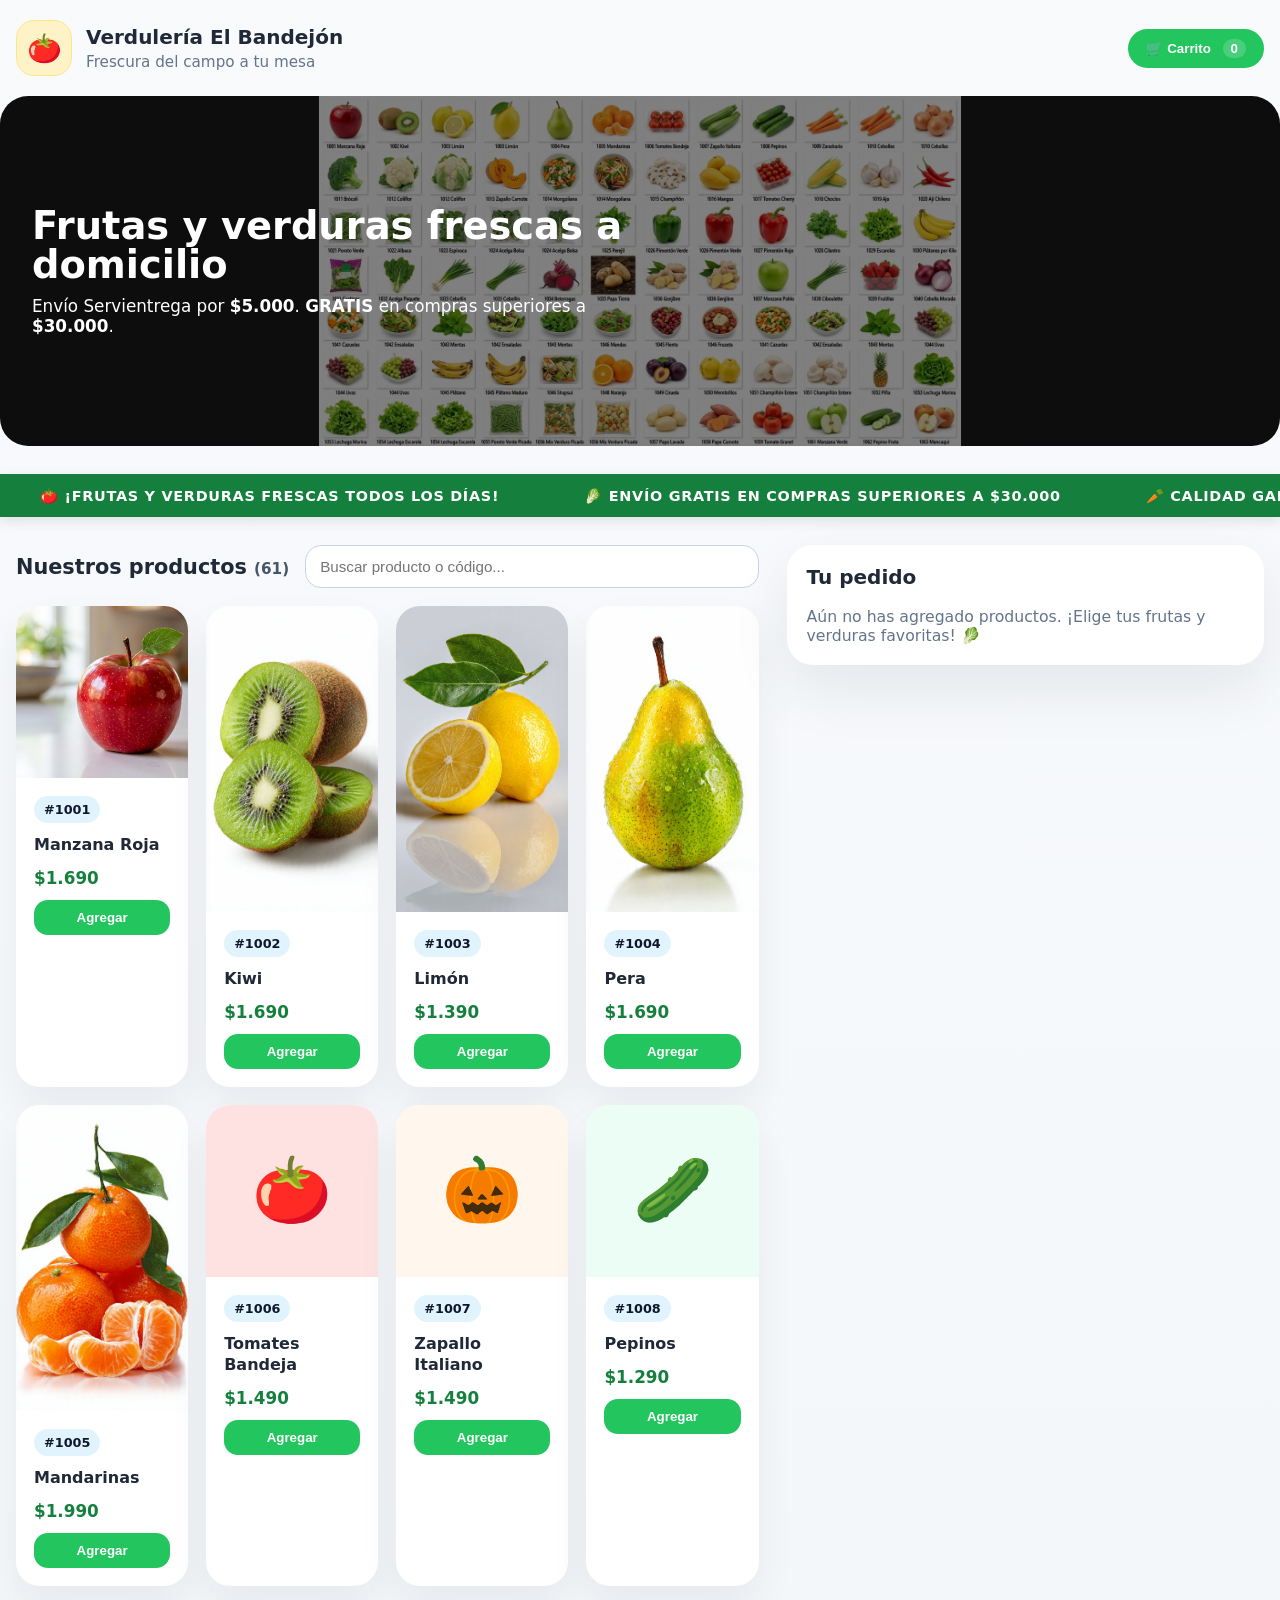
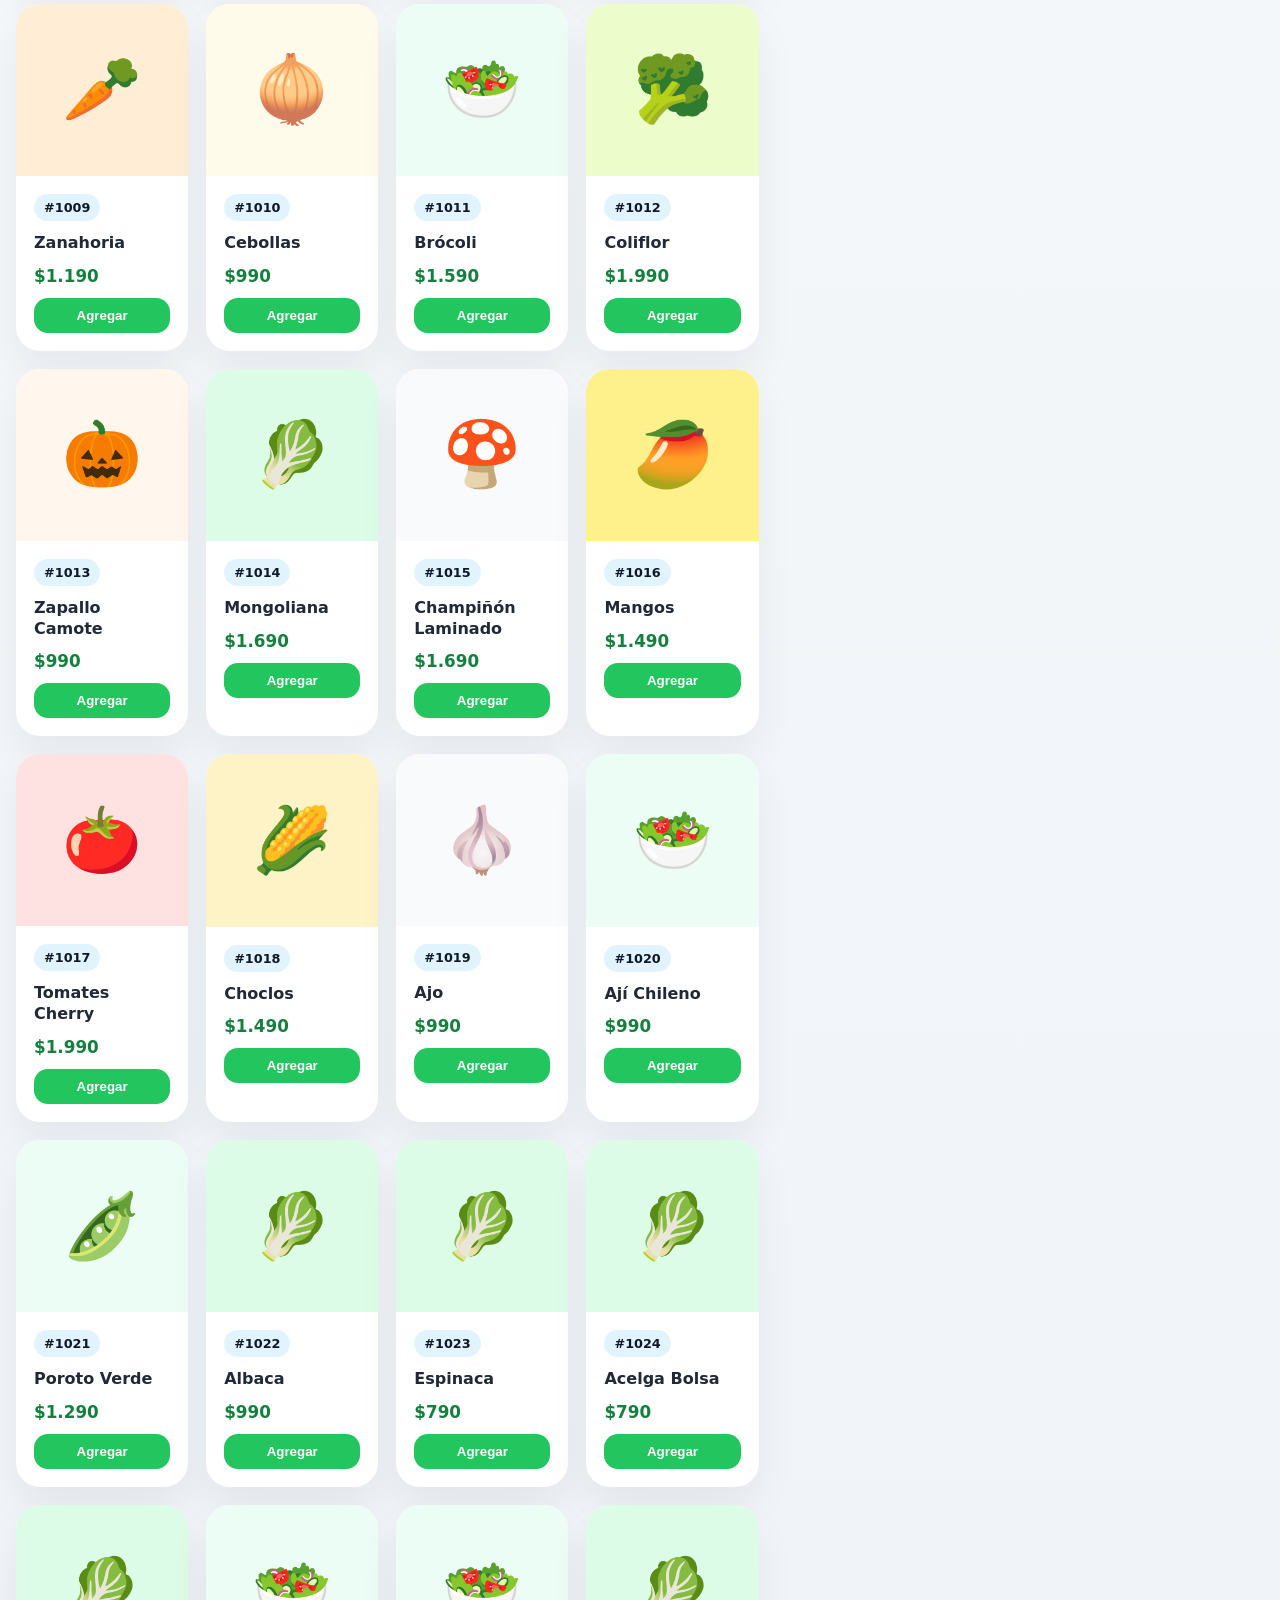
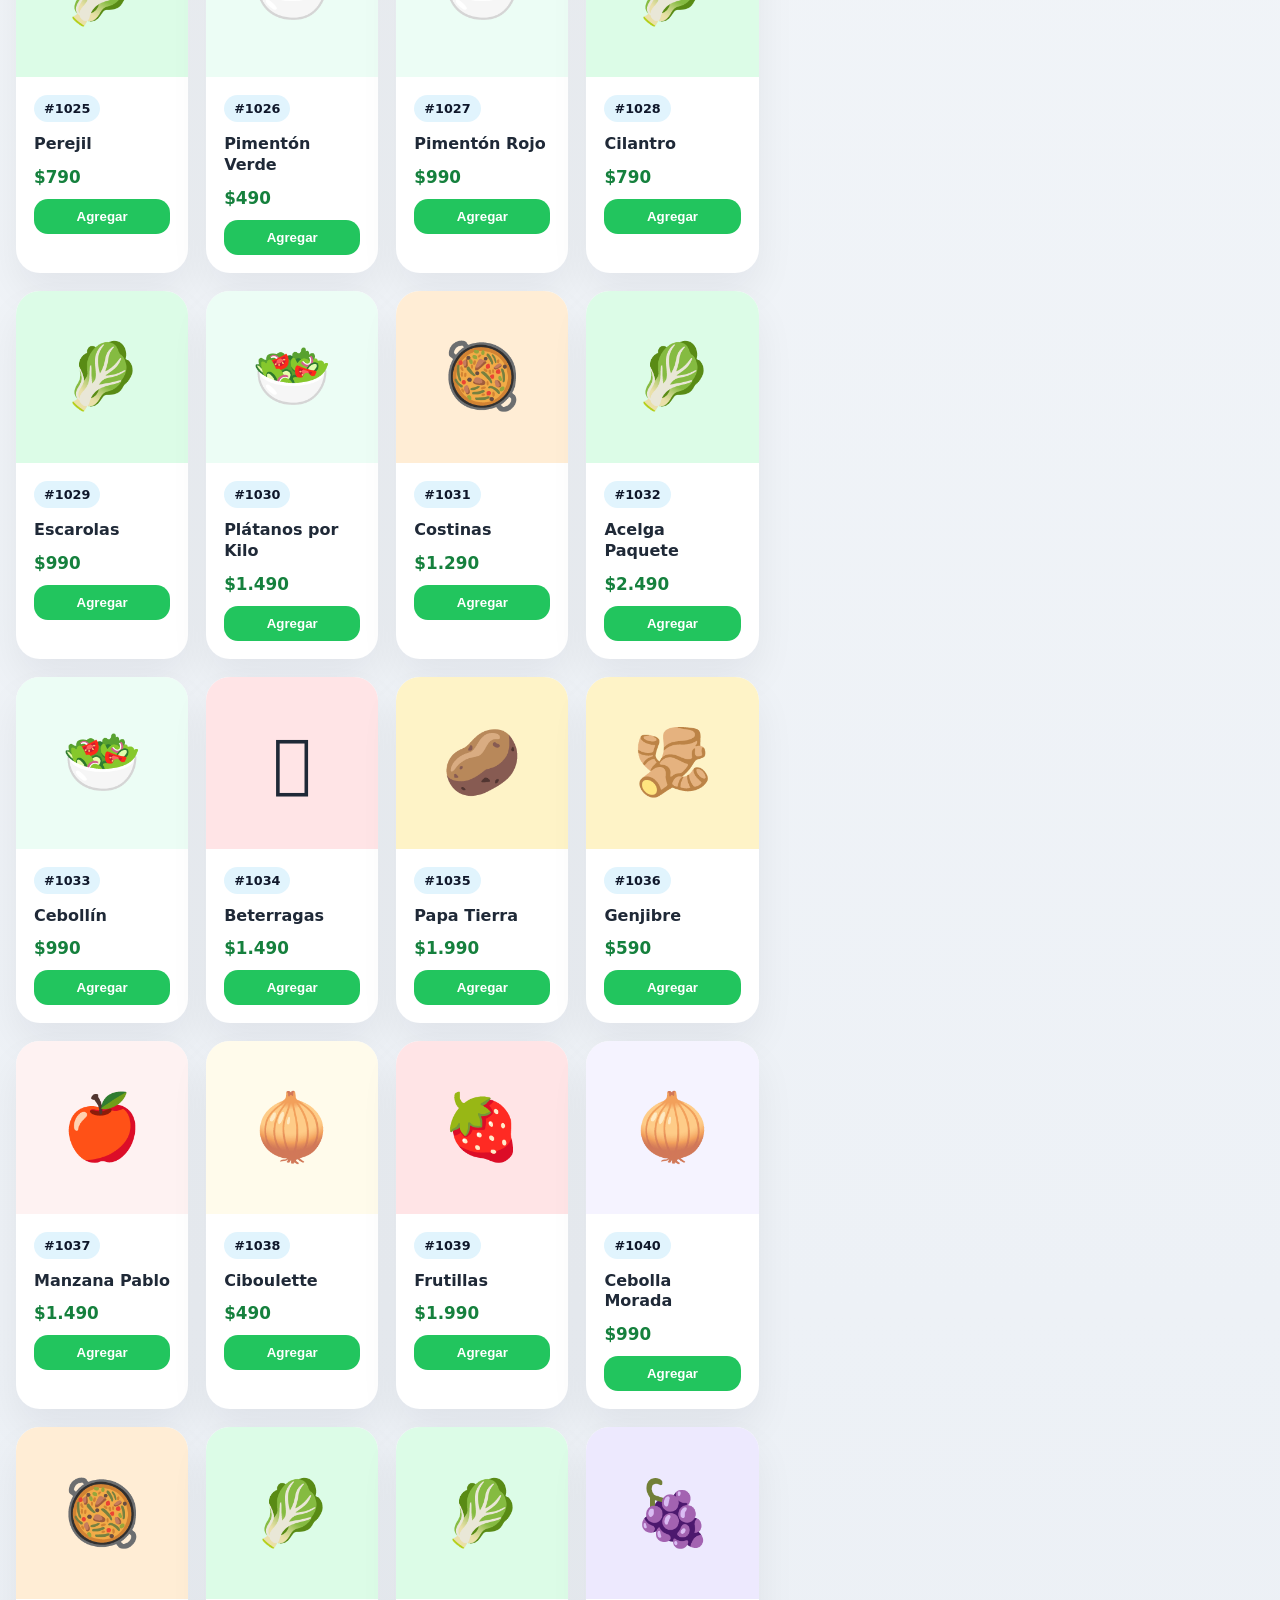
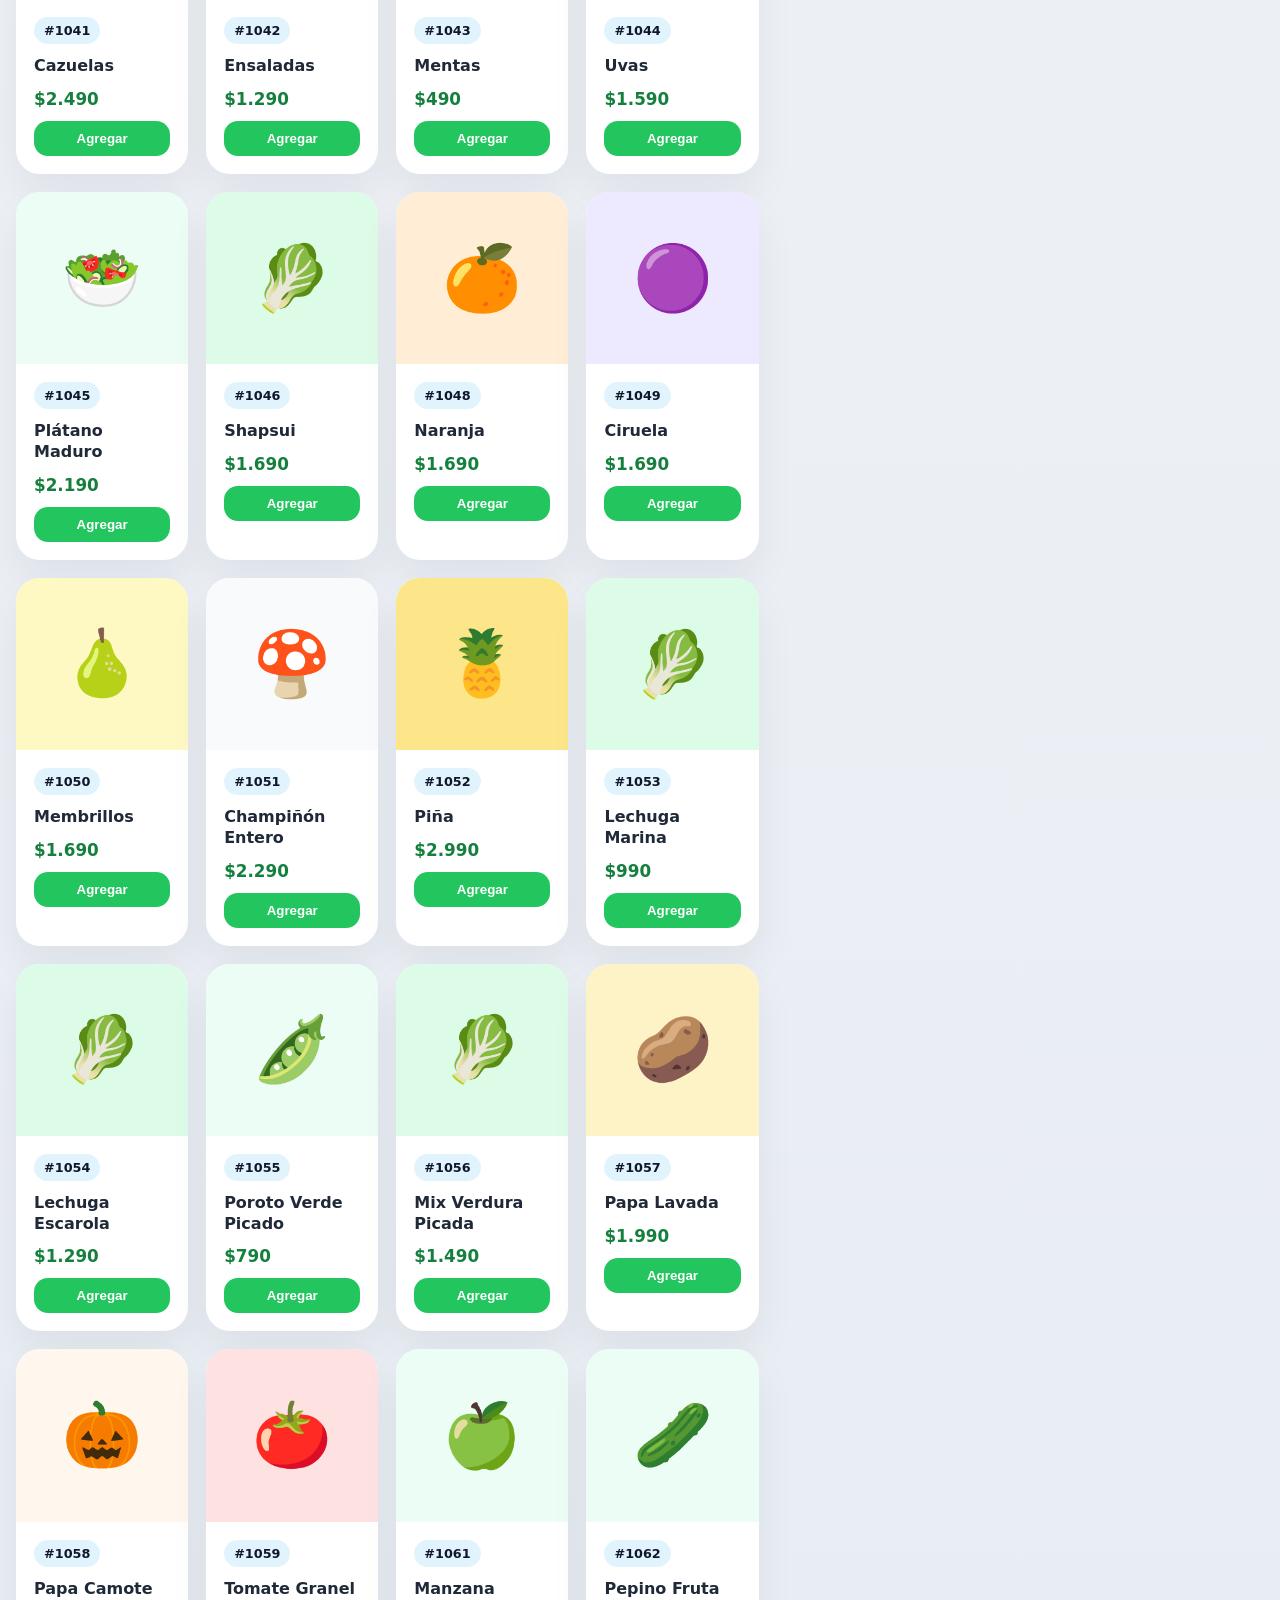
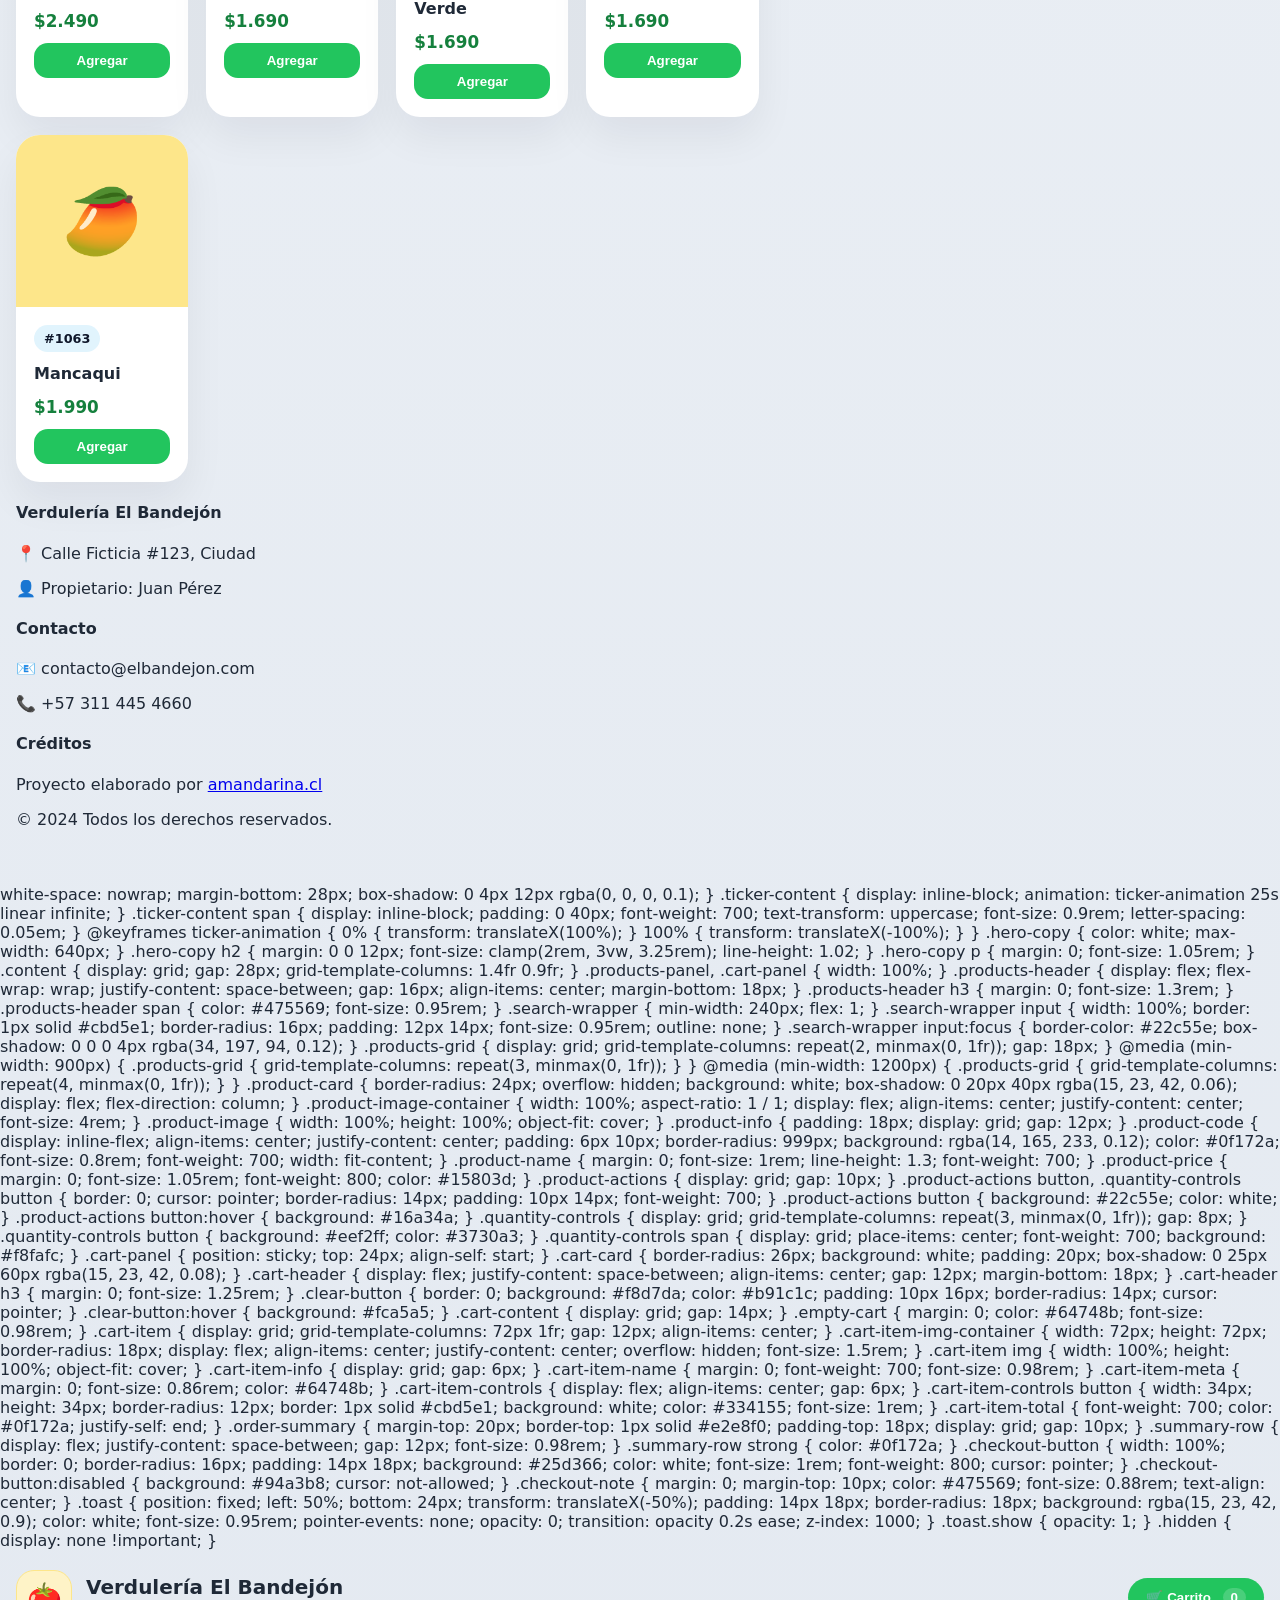
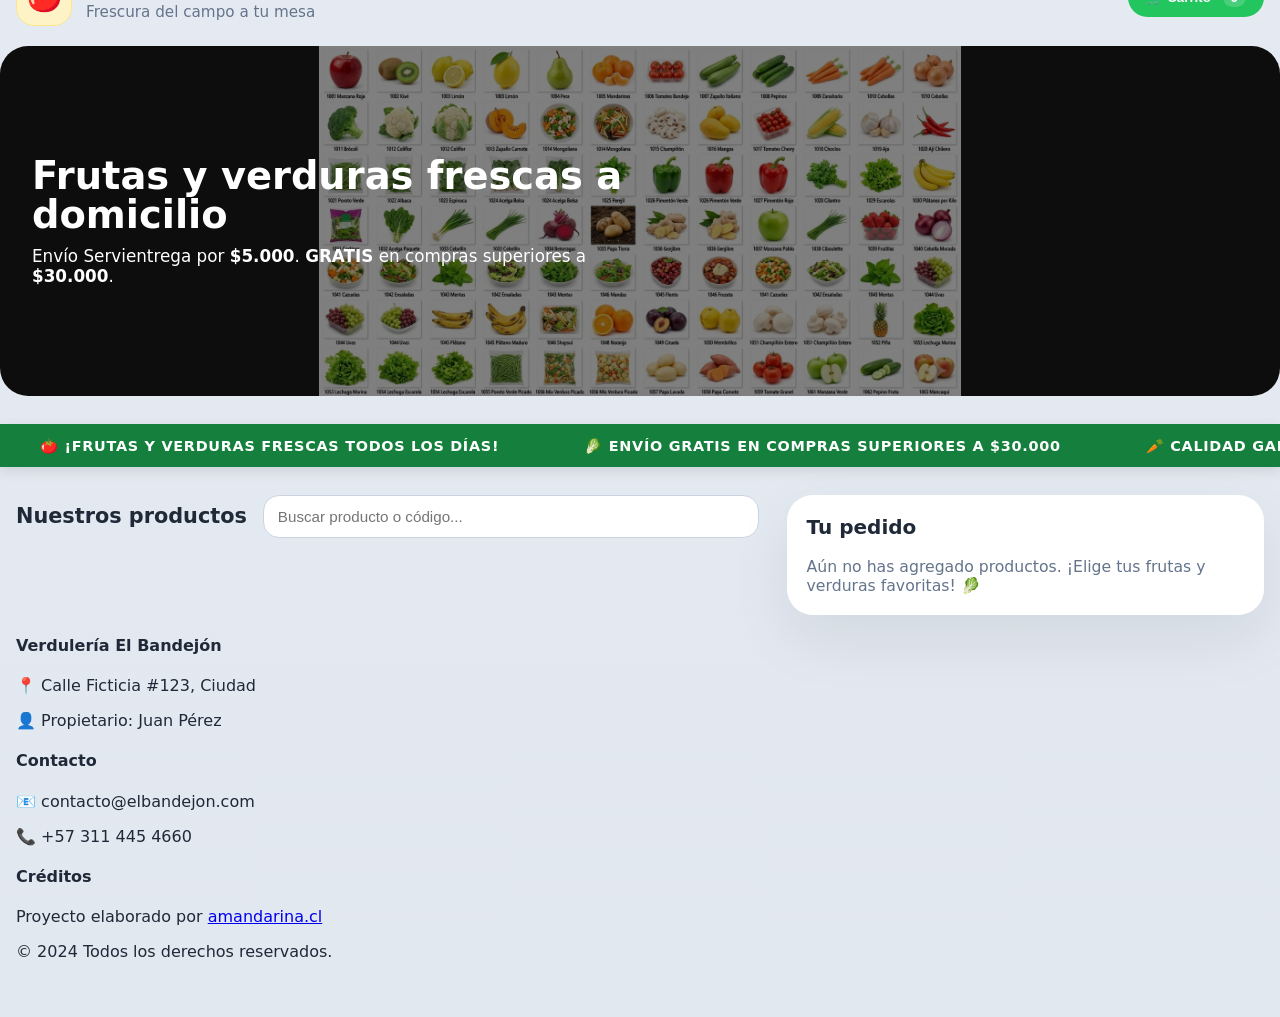
==== index.html @ b02b74a7 "segundo" ====
<!doctype html>
<html lang="es">
  <head>
    <meta charset="UTF-8" />
    <meta name="viewport" content="width=device-width, initial-scale=1.0" />
    <title>Verdulería El Bandejón</title>
    <style>
      :root {
        color-scheme: light;
        font-family: Inter, system-ui, -apple-system, BlinkMacSystemFont, "Segoe UI", sans-serif;
        background: #f6f7f9;
        color: #1f2937;
      }

      * {
        box-sizing: border-box;
      }

      body {
        margin: 0;
        min-height: 100vh;
        background: linear-gradient(180deg, #f8fafc 0%, #e2e8f0 100%);
      }

      .page {
        max-width: 1280px;
        margin: 0 auto;
        padding: 0 16px 40px;
      }

      .site-header {
        display: flex;
        align-items: center;
        justify-content: space-between;
        gap: 16px;
        padding: 20px 0;
      }

      .brand {
        display: flex;
        align-items: center;
        gap: 14px;
      }

      .logo {
        width: 56px;
        height: 56px;
        border-radius: 18px;
        display: grid;
        place-items: center;
        background: #fef3c7;
        border: 1px solid #fde68a;
        font-size: 28px;
      }

      .brand h1 {
        margin: 0;
        font-size: 1.25rem;
      }

      .brand p {
        margin: 4px 0 0;
        color: #64748b;
        font-size: 0.95rem;
      }

      .cart-button {
        border: 0;
        background: #22c55e;
        color: white;
        padding: 12px 18px;
        border-radius: 999px;
        font-weight: 600;
        cursor: pointer;
        transition: transform 0.2s ease, background 0.2s ease;
      }

      .cart-button:hover {
        transform: translateY(-1px);
        background: #16a34a;
      }

      .cart-button span {
        margin-left: 8px;
        background: rgba(255, 255, 255, 0.18);
        padding: 2px 8px;
        border-radius: 999px;
      }

      .hero {
        margin: 0 -16px 28px;
        padding: 48px 32px;
        background: linear-gradient(rgba(0, 0, 0, 0.5), rgba(0, 0, 0, 0.5)), url('x.png') center/contain no-repeat;
        background-color: #1a1a1a;
        border-radius: 28px;
        position: relative;
        overflow: hidden;
        min-height: 350px;
        display: flex;
        align-items: center;
      }

      .promo-ticker {
        width: 100vw;
        margin-left: calc(-50vw + 50%);
        background: #15803d;
        color: white;
        padding: 12px 0;
        overflow: hidden;
        white-space: nowrap;
        margin-bottom: 28px;
        box-shadow: 0 4px 12px rgba(0, 0, 0, 0.1);
      }

      .ticker-content {
        display: inline-block;
        animation: ticker-animation 25s linear infinite;
      }

      .ticker-content span {
        display: inline-block;
        padding: 0 40px;
        font-weight: 700;
        text-transform: uppercase;
        font-size: 0.9rem;
        letter-spacing: 0.05em;
      }

      @keyframes ticker-animation {
        0% { transform: translateX(100%); }
        100% { transform: translateX(-100%); }
      }

      .hero-copy {
        color: white;
        max-width: 640px;
      }

      .hero-copy h2 {
        margin: 0 0 12px;
        font-size: clamp(2rem, 3vw, 3.25rem);
        line-height: 1.02;
      }

      .hero-copy p {
        margin: 0;
        font-size: 1.05rem;
      }

      .content {
        display: grid;
        gap: 28px;
        grid-template-columns: 1.4fr 0.9fr;
      }

      .products-panel,
      .cart-panel {
        width: 100%;
      }

      .products-header {
        display: flex;
        flex-wrap: wrap;
        justify-content: space-between;
        gap: 16px;
        align-items: center;
        margin-bottom: 18px;
      }

      .products-header h3 {
        margin: 0;
        font-size: 1.3rem;
      }

      .products-header span {
        color: #475569;
        font-size: 0.95rem;
      }

      .search-wrapper {
        min-width: 240px;
        flex: 1;
      }

      .search-wrapper input {
        width: 100%;
        border: 1px solid #cbd5e1;
        border-radius: 16px;
        padding: 12px 14px;
        font-size: 0.95rem;
        outline: none;
      }

      .search-wrapper input:focus {
        border-color: #22c55e;
        box-shadow: 0 0 0 4px rgba(34, 197, 94, 0.12);
      }

      .products-grid {
        display: grid;
        grid-template-columns: repeat(2, minmax(0, 1fr));
        gap: 18px;
      }

      @media (min-width: 900px) {
        .products-grid {
          grid-template-columns: repeat(3, minmax(0, 1fr));
        }
      }

      @media (min-width: 1200px) {
        .products-grid {
          grid-template-columns: repeat(4, minmax(0, 1fr));
        }
      }

      .product-card {
        border-radius: 24px;
        overflow: hidden;
        background: white;
        box-shadow: 0 20px 40px rgba(15, 23, 42, 0.06);
        display: flex;
        flex-direction: column;
      }

      .product-image-container {
        width: 100%;
        aspect-ratio: 1 / 1;
        display: flex;
        align-items: center;
        justify-content: center;
        font-size: 4rem;
      }

      .product-image {
        width: 100%;
        height: 100%;
        object-fit: cover;
      }

      .product-info {
        padding: 18px;
        display: grid;
        gap: 12px;
      }

      .product-code {
        display: inline-flex;
        align-items: center;
        justify-content: center;
        padding: 6px 10px;
        border-radius: 999px;
        background: rgba(14, 165, 233, 0.12);
        color: #0f172a;
        font-size: 0.8rem;
        font-weight: 700;
        width: fit-content;
      }

      .product-name {
        margin: 0;
        font-size: 1rem;
        line-height: 1.3;
        font-weight: 700;
      }

      .product-price {
        margin: 0;
        font-size: 1.05rem;
        font-weight: 800;
        color: #15803d;
      }

      .product-actions {
        display: grid;
        gap: 10px;
      }

      .product-actions button,
      .quantity-controls button {
        border: 0;
        cursor: pointer;
        border-radius: 14px;
        padding: 10px 14px;
        font-weight: 700;
      }

      .product-actions button {
        background: #22c55e;
        color: white;
      }

      .product-actions button:hover {
        background: #16a34a;
      }

      .quantity-controls {
        display: grid;
        grid-template-columns: repeat(3, minmax(0, 1fr));
        gap: 8px;
      }

      .quantity-controls button {
        background: #eef2ff;
        color: #3730a3;
      }

      .quantity-controls span {
        display: grid;
        place-items: center;
        font-weight: 700;
        background: #f8fafc;
      }

      .cart-panel {
        position: sticky;
        top: 24px;
        align-self: start;
      }

      .cart-card {
        border-radius: 26px;
        background: white;
        padding: 20px;
        box-shadow: 0 25px 60px rgba(15, 23, 42, 0.08);
      }

      .cart-header {
        display: flex;
        justify-content: space-between;
        align-items: center;
        gap: 12px;
        margin-bottom: 18px;
      }

      .cart-header h3 {
        margin: 0;
        font-size: 1.25rem;
      }

      .clear-button {
        border: 0;
        background: #f8d7da;
        color: #b91c1c;
        padding: 10px 16px;
        border-radius: 14px;
        cursor: pointer;
      }

      .clear-button:hover {
        background: #fca5a5;
      }

      .cart-content {
        display: grid;
        gap: 14px;
      }

      .empty-cart {
        margin: 0;
        color: #64748b;
        font-size: 0.98rem;
      }

      .cart-item {
        display: grid;
        grid-template-columns: 72px 1fr;
        gap: 12px;
        align-items: center;
      }

      .cart-item-img-container {
        width: 72px;
        height: 72px;
        border-radius: 18px;
        display: flex;
        align-items: center;
        justify-content: center;
        overflow: hidden;
        font-size: 1.5rem;
      }

      .cart-item img {
        width: 100%;
        height: 100%;
        object-fit: cover;
      }

      .cart-item-info {
        display: grid;
        gap: 6px;
      }

      .cart-item-name {
        margin: 0;
        font-weight: 700;
        font-size: 0.98rem;
      }

      .cart-item-meta {
        margin: 0;
        font-size: 0.86rem;
        color: #64748b;
      }

      .cart-item-controls {
        display: flex;
        align-items: center;
        gap: 6px;
      }

      .cart-item-controls button {
        width: 34px;
        height: 34px;
        border-radius: 12px;
        border: 1px solid #cbd5e1;
        background: white;
        color: #334155;
        font-size: 1rem;
      }

      .cart-item-total {
        font-weight: 700;
        color: #0f172a;
        justify-self: end;
      }

      .order-summary {
        margin-top: 20px;
        border-top: 1px solid #e2e8f0;
        padding-top: 18px;
        display: grid;
        gap: 10px;
      }

      .summary-row {
        display: flex;
        justify-content: space-between;
        gap: 12px;
        font-size: 0.98rem;
      }

      .summary-row strong {
        color: #0f172a;
      }

      .checkout-button {
        width: 100%;
        border: 0;
        border-radius: 16px;
        padding: 14px 18px;
        background: #25d366;
        color: white;
        font-size: 1rem;
        font-weight: 800;
        cursor: pointer;
      }

      .checkout-button:disabled {
        background: #94a3b8;
        cursor: not-allowed;
      }

      .checkout-note {
        margin: 0;
        margin-top: 10px;
        color: #475569;
        font-size: 0.88rem;
        text-align: center;
      }

      .toast {
        position: fixed;
        left: 50%;
        bottom: 24px;
        transform: translateX(-50%);
        padding: 14px 18px;
        border-radius: 18px;
        background: rgba(15, 23, 42, 0.9);
        color: white;
        font-size: 0.95rem;
        pointer-events: none;
        opacity: 0;
        transition: opacity 0.2s ease;
        z-index: 1000;
      }

      .toast.show {
        opacity: 1;
      }

      .hidden {
        display: none !important;
      }
    </style>
  </head>
  <body>
    <div class="page">
      <header class="site-header">
        <div class="brand">
          <div class="logo">🍅</div>
          <div>
            <h1>Verdulería El Bandejón</h1>
            <p>Frescura del campo a tu mesa</p>
          </div>
        </div>
        <button class="cart-button" id="cartButton">
          🛒 Carrito <span id="cartCounter">0</span>
        </button>
      </header>

      <section class="hero">
        <div class="hero-copy">
          <h2>Frutas y verduras frescas a domicilio</h2>
          <p>
            Envío Servientrega por <strong>$5.000</strong>.
            <strong>GRATIS</strong> en compras superiores a
            <strong>$30.000</strong>.
          </p>
        </div>
      </section>

      <div class="promo-ticker">
        <div class="ticker-content">
          <span>🍅 ¡Frutas y verduras frescas todos los días!</span>
          <span>🥬 Envío GRATIS en compras superiores a $30.000</span>
          <span>🥕 Calidad garantizada desde el campo a tu mesa</span>
          <span>🌽 Descuentos especiales los fines de semana</span>
        </div>
      </div>

      <main class="content">
        <section class="products-panel">
          <div class="products-header">
            <div>
              <h3>Nuestros productos <span id="productCount"></span></h3>
            </div>
            <div class="search-wrapper">
              <input
                type="search"
                id="searchInput"
                placeholder="Buscar producto o código..."
              />
            </div>
          </div>

          <div class="products-grid" id="productsGrid"></div>
          <p class="empty-state hidden" id="emptyState"></p>
        </section>

        <aside class="cart-panel" id="carrito">
          <div class="cart-card">
            <div class="cart-header">
              <h3>Tu pedido</h3>
              <button class="clear-button hidden" id="clearButton">
                Vaciar
              </button>
            </div>
            <div id="cartContent" class="cart-content">
              <p class="empty-cart">
                Aún no has agregado productos. ¡Elige tus frutas y verduras
                favoritas! 🥬
              </p>
            </div>
          </div>
        </aside>
      </main>

      <footer class="site-footer">
        <div class="footer-grid">
          <div class="footer-section">
            <h4>Verdulería El Bandejón</h4>
            <p>📍 Calle Ficticia #123, Ciudad</p>
            <p>👤 Propietario: Juan Pérez</p>
          </div>
          <div class="footer-section">
            <h4>Contacto</h4>
            <p>📧 contacto@elbandejon.com</p>
            <p>📞 +57 311 445 4660</p>
          </div>
          <div class="footer-section">
            <h4>Créditos</h4>
            <p>
              Proyecto elaborado por
              <a href="https://amandarina.cl" target="_blank">amandarina.cl</a>
            </p>
          </div>
        </div>
        <div class="footer-bottom">
          <p>© 2024 Todos los derechos reservados.</p>
        </div>
      </footer>
    </div>

    <div class="toast hidden" id="toast"></div>
    <script>
      const WHATSAPP_NUMBER = "573114454660";
      const SHIPPING_COST = 5000;
      const FREE_SHIPPING_THRESHOLD = 30000;

      const PRODUCTS = [
        ["1001", "Manzana Roja", 1690, "src/manzana.jpeg"],
        ["1002", "Kiwi", 1690 ,"src/kiwi.jpeg"],
        ["1003", "Limón", 1390,"src/limon.jpeg"],
        ["1004", "Pera", 1690, "src/pera.jpeg"],
        ["1005", "Mandarinas", 1990, "src/mandarina.jpeg"],
        ["1006", "Tomates Bandeja", 1490],
        ["1007", "Zapallo Italiano", 1490],
        ["1008", "Pepinos", 1290],
        ["1009", "Zanahoria", 1190],
        ["1010", "Cebollas", 990],
        ["1011", "Brócoli", 1590],
        ["1012", "Coliflor", 1990],
        ["1013", "Zapallo Camote", 990],
        ["1014", "Mongoliana", 1690],
        ["1015", "Champiñón Laminado", 1690],
        ["1016", "Mangos", 1490],
        ["1017", "Tomates Cherry", 1990],
        ["1018", "Choclos", 1490],
        ["1019", "Ajo", 990],
        ["1020", "Ají Chileno", 990],
        ["1021", "Poroto Verde", 1290],
        ["1022", "Albaca", 990],
        ["1023", "Espinaca", 790],
        ["1024", "Acelga Bolsa", 790],
        ["1025", "Perejil", 790],
        ["1026", "Pimentón Verde", 490],
        ["1027", "Pimentón Rojo", 990],
        ["1028", "Cilantro", 790],
        ["1029", "Escarolas", 990],
        ["1030", "Plátanos por Kilo", 1490],
        ["1031", "Costinas", 1290],
        ["1032", "Acelga Paquete", 2490],
        ["1033", "Cebollín", 990],
        ["1034", "Beterragas", 1490],
        ["1035", "Papa Tierra", 1990],
        ["1036", "Genjibre", 590],
        ["1037", "Manzana Pablo", 1490],
        ["1038", "Ciboulette", 490],
        ["1039", "Frutillas", 1990],
        ["1040", "Cebolla Morada", 990],
        ["1041", "Cazuelas", 2490],
        ["1042", "Ensaladas", 1290],
        ["1043", "Mentas", 490],
        ["1044", "Uvas", 1590],
        ["1045", "Plátano Maduro", 2190],
        ["1046", "Shapsui", 1690],
        ["1048", "Naranja", 1690],
        ["1049", "Ciruela", 1690],
        ["1050", "Membrillos", 1690],
        ["1051", "Champiñón Entero", 2290],
        ["1052", "Piña", 2990],
        ["1053", "Lechuga Marina", 990],
        ["1054", "Lechuga Escarola", 1290],
        ["1055", "Poroto Verde Picado", 790],
        ["1056", "Mix Verdura Picada", 1490],
        ["1057", "Papa Lavada", 1990],
        ["1058", "Papa Camote", 2490],
        ["1059", "Tomate Granel", 1690],
        ["1061", "Manzana Verde", 1690],
        ["1062", "Pepino Fruta", 1690],
        ["1063", "Mancaqui", 1990],
      ];

      const PRODUCTS_WITH_META = PRODUCTS.map(([code, name, price, imageUrl]) => {
        const { emoji, color } = styleFor(name);

        return {
          code,
          name,
          price,
          emoji,
          bgColor: color,
          image: imageUrl || "",
        };
      });

      const cart = {};
      let loadingLocation = false;
      let query = "";

      const productsGrid = document.getElementById("productsGrid");
      const productCount = document.getElementById("productCount");
      const cartCounter = document.getElementById("cartCounter");
      const cartContent = document.getElementById("cartContent");
      const clearButton = document.getElementById("clearButton");
      const emptyState = document.getElementById("emptyState");
      const toast = document.getElementById("toast");
      const searchInput = document.getElementById("searchInput");
      const cartButton = document.getElementById("cartButton");

      function formatCLP(n) {
        return new Intl.NumberFormat("es-CL", { style: "currency", currency: "CLP", maximumFractionDigits: 0 }).format(n);
      }

      function styleFor(name) {
        const n = name.toLowerCase();
        const list = [
          [/manzana roja|manzana pablo/, "🍎", "#fef2f2"],
          [/manzana verde/, "🍏", "#ecfdf5"],
          [/kiwi/, "🥝", "#f0fdf4"],
          [/lim[oó]n/, "🍋", "#fef9c3"],
          [/pera/, "🍐", "#fefce8"],
          [/mandarina|naranja/, "🍊", "#ffedd5"],
          [/tomate/, "🍅", "#fee2e2"],
          [/zapallo|camote/, "🎃", "#fff7ed"],
          [/pepino/, "🥒", "#ecfdf5"],
          [/zanahoria/, "🥕", "#ffedd5"],
          [/cebolla morada/, "🧅", "#f5f3ff"],
          [/cebolla|cebollin|ciboulette/, "🧅", "#fffbeb"],
          [/brocoli|coliflor/, "🥦", "#ecfccb"],
          [/champi/, "🍄", "#f8fafc"],
          [/mango/, "🥭", "#fef08a"],
          [/choclo/, "🌽", "#fef3c7"],
          [/ajo/, "🧄", "#f8fafc"],
          [/aji|pimenton rojo/, "🌶️", "#fee2e2"],
          [/pimenton verde/, "🫑", "#dcfce7"],
          [/poroto/, "🫛", "#ecfdf5"],
          [/albaca|espinaca|acelga|perejil|cilantro|escarola|menta|lechuga|mix verdura|shapsui|mongoliana|ensalada/, "🥬", "#dcfce7"],
          [/platano/, "🍌", "#fef9c3"],
          [/costina|cazuela/, "🥘", "#ffedd5"],
          [/beterraga/, "🫜", "#ffe4e6"],
          [/papa/, "🥔", "#fef3c7"],
          [/genjibre/, "🫚", "#fef3c7"],
          [/frutilla/, "🍓", "#ffe4e6"],
          [/uva/, "🍇", "#ede9fe"],
          [/ciruela/, "🟣", "#ede9fe"],
          [/membrillo/, "🍐", "#fef9c3"],
          [/pi[nñ]a/, "🍍", "#fde68a"],
          [/mancaqui/, "🥭", "#fde68a"],
        ];
        for (const [re, emoji, color] of list) {
          if (re.test(n)) return { emoji, color };
        }
        return { emoji: "🥗", color: "#ecfdf5" };
      }

      function notify(message) {
        if (!toast) return;
        toast.textContent = message;
        toast.classList.add("show");
        toast.classList.remove("hidden");
        clearTimeout(window.toastTimeout);
        window.toastTimeout = setTimeout(() => {
          toast.classList.remove("show");
          toast.classList.add("hidden");
        }, 2400);
      }

      function buildMessage(locationLine) {
        const items = Object.entries(cart)
          .map(([code, qty]) => {
            const product = PRODUCTS_WITH_META.find((item) => item.code === code);
            return product ? `• [${product.code}] ${product.name} x${qty} — ${formatCLP(product.price * qty)}` : null;
          })
          .filter(Boolean)
          .join("\n");

        const subtotal = Object.entries(cart).reduce((sum, [code, qty]) => {
          const product = PRODUCTS_WITH_META.find((item) => item.code === code);
          return product ? sum + product.price * qty : sum;
        }, 0);
        const shipping = subtotal === 0 ? 0 : subtotal >= FREE_SHIPPING_THRESHOLD ? 0 : SHIPPING_COST;
        const total = subtotal + shipping;

        return [
          "🛒 *Nuevo pedido - Verdulería El Bandejón*",
          "",
          "*Productos:*",
          items,
          "",
          `*Subtotal:* ${formatCLP(subtotal)}`,
          `*Servientrega:* ${shipping === 0 ? "GRATIS 🎉" : formatCLP(shipping)}`,
          `*Total:* ${formatCLP(total)}`,
          "",
          locationLine,
        ]
          .filter(Boolean)
          .join("\n");
      }

      function sendWhatsApp(message) {
        const url = `https://wa.me/${WHATSAPP_NUMBER}?text=${encodeURIComponent(message)}`;
        window.open(url, "_blank");
      }

      function handleCheckout() {
        const orderedItems = Object.values(cart).reduce((a, b) => a + b, 0);
        if (orderedItems === 0) {
          notify("Tu carrito está vacío");
          return;
        }
        if (!navigator.geolocation) {
          sendWhatsApp(buildMessage("📍 *Ubicación:* No disponible"));
          return;
        }
        loadingLocation = true;
        renderCart();
        notify("Obteniendo tu ubicación GPS...");
        navigator.geolocation.getCurrentPosition(
          (pos) => {
            const { latitude, longitude } = pos.coords;
            const mapsUrl = `https://www.google.com/maps?q=${latitude},${longitude}`;
            const locationLine = `📍 *Ubicación del cliente (GPS):*\n${mapsUrl}\nLat: ${latitude.toFixed(6)}, Lng: ${longitude.toFixed(6)}`;
            sendWhatsApp(buildMessage(locationLine));
            loadingLocation = false;
            renderCart();
          },
          () => {
            sendWhatsApp(buildMessage("📍 *Ubicación:* El cliente no permitió el acceso a GPS"));
            notify("No pudimos obtener tu ubicación. Enviamos el pedido sin GPS.");
            loadingLocation = false;
            renderCart();
          },
          { enableHighAccuracy: true, timeout: 10000, maximumAge: 0 }
        );
      }

      function addProduct(code) {
        cart[code] = (cart[code] || 0) + 1;
        renderCart();
        renderProducts();
      }

      function removeProduct(code) {
        if (!cart[code]) return;
        cart[code] = Math.max(0, cart[code] - 1);
        if (cart[code] === 0) delete cart[code];
        renderCart();
        renderProducts();
      }

      function clearCart() {
        for (const key of Object.keys(cart)) delete cart[key];
        renderCart();
        renderProducts();
      }

      function filteredProducts() {
        return PRODUCTS_WITH_META.filter((product) => {
          const term = query.trim().toLowerCase();
          return (
            product.name.toLowerCase().includes(term) ||
            product.code.includes(term)
          );
        });
      }

      function renderProducts() {
        const filtered = filteredProducts();
        const count = filtered.length;
        productCount.textContent = `(${count})`;
        productsGrid.innerHTML = "";

        if (count === 0) {
          emptyState.textContent = `No encontramos productos para "${query}".`;
          emptyState.classList.remove("hidden");
        } else {
          emptyState.classList.add("hidden");
        }

        filtered.forEach((product) => {
          const qty = cart[product.code] || 0;
          const card = document.createElement("article");
          card.className = "product-card";
          const hasImage = !!product.image;
          card.innerHTML = `
            <div class="product-image-container" style="background-color: ${product.bgColor}">
              ${hasImage ? `
                <img src="${product.image}" alt="${product.name}" class="product-image" 
                     onerror="console.warn('No se pudo cargar la imagen:', '${product.image}'); this.style.display='none'; this.nextElementSibling.style.display='flex'" />
                <div class="product-emoji-fallback" style="display:none">${product.emoji}</div>
              ` : `
                <div class="product-emoji-fallback" style="display:flex">${product.emoji}</div>
              `}
            </div>
            <div class="product-info">
              <span class="product-code">#${product.code}</span>
              <h4 class="product-name">${product.name}</h4>
              <p class="product-price">${formatCLP(product.price)}</p>
              <div class="product-actions">
                ${qty === 0 ? `<button data-action="add" data-code="${product.code}">Agregar</button>` : `
                  <div class="quantity-controls">
                    <button data-action="remove" data-code="${product.code}">−</button>
                    <span>${qty}</span>
                    <button data-action="add" data-code="${product.code}">+</button>
                  </div>
                `}
              </div>
            </div>
          `;

          card.querySelectorAll("button").forEach((button) => {
            button.addEventListener("click", () => {
              const action = button.dataset.action;
              const code = button.dataset.code;
              if (action === "add") addProduct(code);
              if (action === "remove") removeProduct(code);
            });
          });

          productsGrid.appendChild(card);
        });
      }

      function renderCart() {
        const entries = Object.entries(cart);
        const count = entries.reduce((sum, [, qty]) => sum + qty, 0);
        cartCounter.textContent = count;

        const subtotal = entries.reduce((sum, [code, qty]) => {
          const product = PRODUCTS_WITH_META.find((item) => item.code === code);
          return product ? sum + product.price * qty : sum;
        }, 0);
        const shipping = subtotal === 0 ? 0 : subtotal >= FREE_SHIPPING_THRESHOLD ? 0 : SHIPPING_COST;
        const total = subtotal + shipping;

        if (entries.length === 0) {
          cartContent.innerHTML = '<p class="empty-cart">Aún no has agregado productos. ¡Elige tus frutas y verduras favoritas! 🥬</p>';
          clearButton.classList.add("hidden");
          return;
        }

        clearButton.classList.remove("hidden");

        const lines = entries
          .map(([code, qty]) => {
            const product = PRODUCTS_WITH_META.find((item) => item.code === code);
            if (!product) return "";
            const hasImage = !!product.image;
            return `
              <div class="cart-item">
                <div class="cart-item-img-container" style="background-color: ${product.bgColor}">
                  ${hasImage ? `
                    <img src="${product.image}" alt="${product.name}"
                         onerror="this.style.display='none'; this.nextElementSibling.style.display='flex'" />
                    <div class="cart-emoji-fallback" style="display:none">${product.emoji}</div>
                  ` : `
                    <div class="cart-emoji-fallback" style="display:flex">${product.emoji}</div>
                  `}
                </div>
                <div class="cart-item-info">
                  <p class="cart-item-name">${product.name}</p>
                  <p class="cart-item-meta">#${product.code} · ${qty} × ${formatCLP(product.price)}</p>
                  <div class="cart-item-controls">
                    <button data-action="remove" data-code="${product.code}">−</button>
                    <button data-action="add" data-code="${product.code}">+</button>
                  </div>
                </div>
                <div class="cart-item-total">${formatCLP(product.price * qty)}</div>
              </div>
            `;
          })
          .join("");

        const summary = `
          <div class="order-summary">
            <div class="summary-row"><span>Subtotal</span><strong>${formatCLP(subtotal)}</strong></div>
            <div class="summary-row"><span>Servientrega</span><strong>${shipping === 0 ? "GRATIS 🎉" : formatCLP(shipping)}</strong></div>
            ${subtotal < FREE_SHIPPING_THRESHOLD ? `<div class="summary-row"><span>Faltan para envío gratis</span><strong>${formatCLP(FREE_SHIPPING_THRESHOLD - subtotal)}</strong></div>` : ""}
            <div class="summary-row"><span>Total</span><strong>${formatCLP(total)}</strong></div>
            <button class="checkout-button" id="checkoutButton" ${loadingLocation ? "disabled" : ""}>${loadingLocation ? "Obteniendo ubicación..." : "Finalizar compra por WhatsApp"}</button>
            <p class="checkout-note">Compartiremos tu ubicación GPS para coordinar el envío.</p>
          </div>
        `;

        cartContent.innerHTML = lines + summary;

        cartContent.querySelectorAll("button[data-action]").forEach((button) => {
          const action = button.dataset.action;
          const code = button.dataset.code;
          button.addEventListener("click", () => {
            if (action === "add") addProduct(code);
            if (action === "remove") removeProduct(code);
          });
        });

        const checkoutButton = document.getElementById("checkoutButton");
        if (checkoutButton) {
            checkoutButton.addEventListener("click", handleCheckout);
        }
      }

      searchInput.addEventListener("input", (event) => {
        query = event.target.value;
        renderProducts();
      });

      clearButton.addEventListener("click", clearCart);
      cartButton.addEventListener("click", () => {
        document.getElementById("carrito").scrollIntoView({ behavior: "smooth" });
      });

      renderProducts();
      renderCart();
    </script>
  </body>
</html>
        white-space: nowrap;
        margin-bottom: 28px;
        box-shadow: 0 4px 12px rgba(0, 0, 0, 0.1);
      }

      .ticker-content {
        display: inline-block;
        animation: ticker-animation 25s linear infinite;
      }

      .ticker-content span {
        display: inline-block;
        padding: 0 40px;
        font-weight: 700;
        text-transform: uppercase;
        font-size: 0.9rem;
        letter-spacing: 0.05em;
      }

      @keyframes ticker-animation {
        0% { transform: translateX(100%); }
        100% { transform: translateX(-100%); }
      }

      .hero-copy {
        color: white;
        max-width: 640px;
      }

      .hero-copy h2 {
        margin: 0 0 12px;
        font-size: clamp(2rem, 3vw, 3.25rem);
        line-height: 1.02;
      }

      .hero-copy p {
        margin: 0;
        font-size: 1.05rem;
      }

      .content {
        display: grid;
        gap: 28px;
        grid-template-columns: 1.4fr 0.9fr;
      }

      .products-panel,
      .cart-panel {
        width: 100%;
      }

      .products-header {
        display: flex;
        flex-wrap: wrap;
        justify-content: space-between;
        gap: 16px;
        align-items: center;
        margin-bottom: 18px;
      }

      .products-header h3 {
        margin: 0;
        font-size: 1.3rem;
      }

      .products-header span {
        color: #475569;
        font-size: 0.95rem;
      }

      .search-wrapper {
        min-width: 240px;
        flex: 1;
      }

      .search-wrapper input {
        width: 100%;
        border: 1px solid #cbd5e1;
        border-radius: 16px;
        padding: 12px 14px;
        font-size: 0.95rem;
        outline: none;
      }

      .search-wrapper input:focus {
        border-color: #22c55e;
        box-shadow: 0 0 0 4px rgba(34, 197, 94, 0.12);
      }

      .products-grid {
        display: grid;
        grid-template-columns: repeat(2, minmax(0, 1fr));
        gap: 18px;
      }

      @media (min-width: 900px) {
        .products-grid {
          grid-template-columns: repeat(3, minmax(0, 1fr));
        }
      }

      @media (min-width: 1200px) {
        .products-grid {
          grid-template-columns: repeat(4, minmax(0, 1fr));
        }
      }

      .product-card {
        border-radius: 24px;
        overflow: hidden;
        background: white;
        box-shadow: 0 20px 40px rgba(15, 23, 42, 0.06);
        display: flex;
        flex-direction: column;
      }

      .product-image-container {
        width: 100%;
        aspect-ratio: 1 / 1;
        display: flex;
        align-items: center;
        justify-content: center;
        font-size: 4rem;
      }

      .product-image {
        width: 100%;
        height: 100%;
        object-fit: cover;
      }

      .product-info {
        padding: 18px;
        display: grid;
        gap: 12px;
      }

      .product-code {
        display: inline-flex;
        align-items: center;
        justify-content: center;
        padding: 6px 10px;
        border-radius: 999px;
        background: rgba(14, 165, 233, 0.12);
        color: #0f172a;
        font-size: 0.8rem;
        font-weight: 700;
        width: fit-content;
      }

      .product-name {
        margin: 0;
        font-size: 1rem;
        line-height: 1.3;
        font-weight: 700;
      }

      .product-price {
        margin: 0;
        font-size: 1.05rem;
        font-weight: 800;
        color: #15803d;
      }

      .product-actions {
        display: grid;
        gap: 10px;
      }

      .product-actions button,
      .quantity-controls button {
        border: 0;
        cursor: pointer;
        border-radius: 14px;
        padding: 10px 14px;
        font-weight: 700;
      }

      .product-actions button {
        background: #22c55e;
        color: white;
      }

      .product-actions button:hover {
        background: #16a34a;
      }

      .quantity-controls {
        display: grid;
        grid-template-columns: repeat(3, minmax(0, 1fr));
        gap: 8px;
      }

      .quantity-controls button {
        background: #eef2ff;
        color: #3730a3;
      }

      .quantity-controls span {
        display: grid;
        place-items: center;
        font-weight: 700;
        background: #f8fafc;
      }

      .cart-panel {
        position: sticky;
        top: 24px;
        align-self: start;
      }

      .cart-card {
        border-radius: 26px;
        background: white;
        padding: 20px;
        box-shadow: 0 25px 60px rgba(15, 23, 42, 0.08);
      }

      .cart-header {
        display: flex;
        justify-content: space-between;
        align-items: center;
        gap: 12px;
        margin-bottom: 18px;
      }

      .cart-header h3 {
        margin: 0;
        font-size: 1.25rem;
      }

      .clear-button {
        border: 0;
        background: #f8d7da;
        color: #b91c1c;
        padding: 10px 16px;
        border-radius: 14px;
        cursor: pointer;
      }

      .clear-button:hover {
        background: #fca5a5;
      }

      .cart-content {
        display: grid;
        gap: 14px;
      }

      .empty-cart {
        margin: 0;
        color: #64748b;
        font-size: 0.98rem;
      }

      .cart-item {
        display: grid;
        grid-template-columns: 72px 1fr;
        gap: 12px;
        align-items: center;
      }

      .cart-item-img-container {
        width: 72px;
        height: 72px;
        border-radius: 18px;
        display: flex;
        align-items: center;
        justify-content: center;
        overflow: hidden;
        font-size: 1.5rem;
      }

      .cart-item img {
        width: 100%;
        height: 100%;
        object-fit: cover;
      }

      .cart-item-info {
        display: grid;
        gap: 6px;
      }

      .cart-item-name {
        margin: 0;
        font-weight: 700;
        font-size: 0.98rem;
      }

      .cart-item-meta {
        margin: 0;
        font-size: 0.86rem;
        color: #64748b;
      }

      .cart-item-controls {
        display: flex;
        align-items: center;
        gap: 6px;
      }

      .cart-item-controls button {
        width: 34px;
        height: 34px;
        border-radius: 12px;
        border: 1px solid #cbd5e1;
        background: white;
        color: #334155;
        font-size: 1rem;
      }

      .cart-item-total {
        font-weight: 700;
        color: #0f172a;
        justify-self: end;
      }

      .order-summary {
        margin-top: 20px;
        border-top: 1px solid #e2e8f0;
        padding-top: 18px;
        display: grid;
        gap: 10px;
      }

      .summary-row {
        display: flex;
        justify-content: space-between;
        gap: 12px;
        font-size: 0.98rem;
      }

      .summary-row strong {
        color: #0f172a;
      }

      .checkout-button {
        width: 100%;
        border: 0;
        border-radius: 16px;
        padding: 14px 18px;
        background: #25d366;
        color: white;
        font-size: 1rem;
        font-weight: 800;
        cursor: pointer;
      }

      .checkout-button:disabled {
        background: #94a3b8;
        cursor: not-allowed;
      }

      .checkout-note {
        margin: 0;
        margin-top: 10px;
        color: #475569;
        font-size: 0.88rem;
        text-align: center;
      }

      .toast {
        position: fixed;
        left: 50%;
        bottom: 24px;
        transform: translateX(-50%);
        padding: 14px 18px;
        border-radius: 18px;
        background: rgba(15, 23, 42, 0.9);
        color: white;
        font-size: 0.95rem;
        pointer-events: none;
        opacity: 0;
        transition: opacity 0.2s ease;
        z-index: 1000;
      }

      .toast.show {
        opacity: 1;
      }

      .hidden {
        display: none !important;
      }
    </style>
  </head>
  <body>
    <div class="page">
      <header class="site-header">
        <div class="brand">
          <div class="logo">🍅</div>
          <div>
            <h1>Verdulería El Bandejón</h1>
            <p>Frescura del campo a tu mesa</p>
          </div>
        </div>
        <button class="cart-button" id="cartButton">
          🛒 Carrito <span id="cartCounter">0</span>
        </button>
      </header>

      <section class="hero">
        <div class="hero-copy">
          <h2>Frutas y verduras frescas a domicilio</h2>
          <p>
            Envío Servientrega por <strong>$5.000</strong>.
            <strong>GRATIS</strong> en compras superiores a
            <strong>$30.000</strong>.
          </p>
        </div>
      </section>

      <div class="promo-ticker">
        <div class="ticker-content">
          <span>🍅 ¡Frutas y verduras frescas todos los días!</span>
          <span>🥬 Envío GRATIS en compras superiores a $30.000</span>
          <span>🥕 Calidad garantizada desde el campo a tu mesa</span>
          <span>🌽 Descuentos especiales los fines de semana</span>
        </div>
      </div>

      <main class="content">
        <section class="products-panel">
          <div class="products-header">
            <div>
              <h3>Nuestros productos <span id="productCount"></span></h3>
            </div>
            <div class="search-wrapper">
              <input
                type="search"
                id="searchInput"
                placeholder="Buscar producto o código..."
              />
            </div>
          </div>

          <div class="products-grid" id="productsGrid"></div>
          <p class="empty-state hidden" id="emptyState"></p>
        </section>

        <aside class="cart-panel" id="carrito">
          <div class="cart-card">
            <div class="cart-header">
              <h3>Tu pedido</h3>
              <button class="clear-button hidden" id="clearButton">
                Vaciar
              </button>
            </div>
            <div id="cartContent" class="cart-content">
              <p class="empty-cart">
                Aún no has agregado productos. ¡Elige tus frutas y verduras
                favoritas! 🥬
              </p>
            </div>
          </div>
        </aside>
      </main>

      <footer class="site-footer">
        <div class="footer-grid">
          <div class="footer-section">
            <h4>Verdulería El Bandejón</h4>
            <p>📍 Calle Ficticia #123, Ciudad</p>
            <p>👤 Propietario: Juan Pérez</p>
          </div>
          <div class="footer-section">
            <h4>Contacto</h4>
            <p>📧 contacto@elbandejon.com</p>
            <p>📞 +57 311 445 4660</p>
          </div>
          <div class="footer-section">
            <h4>Créditos</h4>
            <p>
              Proyecto elaborado por
              <a href="https://amandarina.cl" target="_blank">amandarina.cl</a>
            </p>
          </div>
        </div>
        <div class="footer-bottom">
          <p>© 2024 Todos los derechos reservados.</p>
        </div>
      </footer>
    </div>

    <div class="toast hidden" id="toast"></div>
    <script src="product-list.js"></script>
    <script>
      const WHATSAPP_NUMBER = "573114454660";
      const SHIPPING_COST = 5000;
      const FREE_SHIPPING_THRESHOLD = 30000;

      const PRODUCTS = [
        ["1001", "Manzana Roja", 1690, "src/manzana.jpeg"],
        ["1002", "Kiwi", 1690 ,"src/kiwi.jpeg"],
        ["1003", "Limón", 1390,"src/limon.jpeg"],
        ["1004", "Pera", 1690, "src/pera.jpeg"],
        ["1005", "Mandarinas", 1990, "src/mandarina.jpeg"],
        ["1006", "Tomates Bandeja", 1490],
        ["1007", "Zapallo Italiano", 1490],
        ["1008", "Pepinos", 1290],
        ["1009", "Zanahoria", 1190],
        ["1010", "Cebollas", 990],
        ["1011", "Brócoli", 1590],
        ["1012", "Coliflor", 1990],
        ["1013", "Zapallo Camote", 990],
        ["1014", "Mongoliana", 1690],
        ["1015", "Champiñón Laminado", 1690],
        ["1016", "Mangos", 1490],
        ["1017", "Tomates Cherry", 1990],
        ["1018", "Choclos", 1490],
        ["1019", "Ajo", 990],
        ["1020", "Ají Chileno", 990],
        ["1021", "Poroto Verde", 1290],
        ["1022", "Albaca", 990],
        ["1023", "Espinaca", 790],
        ["1024", "Acelga Bolsa", 790],
        ["1025", "Perejil", 790],
        ["1026", "Pimentón Verde", 490],
        ["1027", "Pimentón Rojo", 990],
        ["1028", "Cilantro", 790],
        ["1029", "Escarolas", 990],
        ["1030", "Plátanos por Kilo", 1490],
        ["1031", "Costinas", 1290],
        ["1032", "Acelga Paquete", 2490],
        ["1033", "Cebollín", 990],
        ["1034", "Beterragas", 1490],
        ["1035", "Papa Tierra", 1990],
        ["1036", "Genjibre", 590],
        ["1037", "Manzana Pablo", 1490],
        ["1038", "Ciboulette", 490],
        ["1039", "Frutillas", 1990],
        ["1040", "Cebolla Morada", 990],
        ["1041", "Cazuelas", 2490],
        ["1042", "Ensaladas", 1290],
        ["1043", "Mentas", 490],
        ["1044", "Uvas", 1590],
        ["1045", "Plátano Maduro", 2190],
        ["1046", "Shapsui", 1690],
        ["1048", "Naranja", 1690],
        ["1049", "Ciruela", 1690],
        ["1050", "Membrillos", 1690],
        ["1051", "Champiñón Entero", 2290],
        ["1052", "Piña", 2990],
        ["1053", "Lechuga Marina", 990],
        ["1054", "Lechuga Escarola", 1290],
        ["1055", "Poroto Verde Picado", 790],
        ["1056", "Mix Verdura Picada", 1490],
        ["1057", "Papa Lavada", 1990],
        ["1058", "Papa Camote", 2490],
        ["1059", "Tomate Granel", 1690],
        ["1061", "Manzana Verde", 1690],
        ["1062", "Pepino Fruta", 1690],
        ["1063", "Mancaqui", 1990],
      ];

      const PRODUCTS_WITH_META = PRODUCTS.map(([code, name, price, imageUrl]) => {
        const { emoji, color } = styleFor(name);

        return {
          code,
          name,
          price,
          emoji,
          bgColor: color,
          image: imageUrl || "",
        };
      });

      const cart = {};
      let loadingLocation = false;
      let query = "";

      const productsGrid = document.getElementById("productsGrid");
      const productCount = document.getElementById("productCount");
      const cartCounter = document.getElementById("cartCounter");
      const cartContent = document.getElementById("cartContent");
      const clearButton = document.getElementById("clearButton");
      const emptyState = document.getElementById("emptyState");
      const toast = document.getElementById("toast");
      const searchInput = document.getElementById("searchInput");
      const cartButton = document.getElementById("cartButton");

      function formatCLP(n) {
        return new Intl.NumberFormat("es-CL", { style: "currency", currency: "CLP", maximumFractionDigits: 0 }).format(n);
      }

      function styleFor(name) {
        const n = name.toLowerCase();
        const list = [
          [/manzana roja|manzana pablo/, "🍎", "#fef2f2"],
          [/manzana verde/, "🍏", "#ecfdf5"],
          [/kiwi/, "🥝", "#f0fdf4"],
          [/lim[oó]n/, "🍋", "#fef9c3"],
          [/pera/, "🍐", "#fefce8"],
          [/mandarina|naranja/, "🍊", "#ffedd5"],
          [/tomate/, "🍅", "#fee2e2"],
          [/zapallo|camote/, "🎃", "#fff7ed"],
          [/pepino/, "🥒", "#ecfdf5"],
          [/zanahoria/, "🥕", "#ffedd5"],
          [/cebolla morada/, "🧅", "#f5f3ff"],
          [/cebolla|cebollin|ciboulette/, "🧅", "#fffbeb"],
          [/brocoli|coliflor/, "🥦", "#ecfccb"],
          [/champi/, "🍄", "#f8fafc"],
          [/mango/, "🥭", "#fef08a"],
          [/choclo/, "🌽", "#fef3c7"],
          [/ajo/, "🧄", "#f8fafc"],
          [/aji|pimenton rojo/, "🌶️", "#fee2e2"],
          [/pimenton verde/, "🫑", "#dcfce7"],
          [/poroto/, "🫛", "#ecfdf5"],
          [/albaca|espinaca|acelga|perejil|cilantro|escarola|menta|lechuga|mix verdura|shapsui|mongoliana|ensalada/, "🥬", "#dcfce7"],
          [/platano/, "🍌", "#fef9c3"],
          [/costina|cazuela/, "🥘", "#ffedd5"],
          [/beterraga/, "🫜", "#ffe4e6"],
          [/papa/, "🥔", "#fef3c7"],
          [/genjibre/, "🫚", "#fef3c7"],
          [/frutilla/, "🍓", "#ffe4e6"],
          [/uva/, "🍇", "#ede9fe"],
          [/ciruela/, "🟣", "#ede9fe"],
          [/membrillo/, "🍐", "#fef9c3"],
          [/pi[nñ]a/, "🍍", "#fde68a"],
          [/mancaqui/, "🥭", "#fde68a"],
        ];
        for (const [re, emoji, color] of list) {
          if (re.test(n)) return { emoji, color };
        }
        return { emoji: "🥗", color: "#ecfdf5" };
      }

      function notify(message) {
        if (!toast) return;
        toast.textContent = message;
        toast.classList.add("show");
        toast.classList.remove("hidden");
        clearTimeout(window.toastTimeout);
        window.toastTimeout = setTimeout(() => {
          toast.classList.remove("show");
          toast.classList.add("hidden");
        }, 2400);
      }

      function buildMessage(locationLine) {
        const items = Object.entries(cart)
          .map(([code, qty]) => {
            const product = PRODUCTS_WITH_META.find((item) => item.code === code);
            return product ? `• [${product.code}] ${product.name} x${qty} — ${formatCLP(product.price * qty)}` : null;
          })
          .filter(Boolean)
          .join("\n");

        const subtotal = Object.entries(cart).reduce((sum, [code, qty]) => {
          const product = PRODUCTS_WITH_META.find((item) => item.code === code);
          return product ? sum + product.price * qty : sum;
        }, 0);
        const shipping = subtotal === 0 ? 0 : subtotal >= FREE_SHIPPING_THRESHOLD ? 0 : SHIPPING_COST;
        const total = subtotal + shipping;

        return [
          "🛒 *Nuevo pedido - Verdulería El Bandejón*",
          "",
          "*Productos:*",
          items,
          "",
          `*Subtotal:* ${formatCLP(subtotal)}`,
          `*Servientrega:* ${shipping === 0 ? "GRATIS 🎉" : formatCLP(shipping)}`,
          `*Total:* ${formatCLP(total)}`,
          "",
          locationLine,
        ]
          .filter(Boolean)
          .join("\n");
      }

      function sendWhatsApp(message) {
        const url = `https://wa.me/${WHATSAPP_NUMBER}?text=${encodeURIComponent(message)}`;
        window.open(url, "_blank");
      }

      function handleCheckout() {
        const orderedItems = Object.values(cart).reduce((a, b) => a + b, 0);
        if (orderedItems === 0) {
          notify("Tu carrito está vacío");
          return;
        }
        if (!navigator.geolocation) {
          sendWhatsApp(buildMessage("📍 *Ubicación:* No disponible"));
          return;
        }
        loadingLocation = true;
        renderCart();
        notify("Obteniendo tu ubicación GPS...");
        navigator.geolocation.getCurrentPosition(
          (pos) => {
            const { latitude, longitude } = pos.coords;
            const mapsUrl = `https://www.google.com/maps?q=${latitude},${longitude}`;
            const locationLine = `📍 *Ubicación del cliente (GPS):*\n${mapsUrl}\nLat: ${latitude.toFixed(6)}, Lng: ${longitude.toFixed(6)}`;
            sendWhatsApp(buildMessage(locationLine));
            loadingLocation = false;
            renderCart();
          },
          () => {
            sendWhatsApp(buildMessage("📍 *Ubicación:* El cliente no permitió el acceso a GPS"));
            notify("No pudimos obtener tu ubicación. Enviamos el pedido sin GPS.");
            loadingLocation = false;
            renderCart();
          },
          { enableHighAccuracy: true, timeout: 10000, maximumAge: 0 }
        );
      }

      function addProduct(code) {
        cart[code] = (cart[code] || 0) + 1;
        renderCart();
        renderProducts();
      }

      function removeProduct(code) {
        if (!cart[code]) return;
        cart[code] = Math.max(0, cart[code] - 1);
        if (cart[code] === 0) delete cart[code];
        renderCart();
        renderProducts();
      }

      function clearCart() {
        for (const key of Object.keys(cart)) delete cart[key];
        renderCart();
        renderProducts();
      }

      function filteredProducts() {
        return PRODUCTS_WITH_META.filter((product) => {
          const term = query.trim().toLowerCase();
          return (
            product.name.toLowerCase().includes(term) ||
            product.code.includes(term)
          );
        });
      }

      function renderProducts() {
        const filtered = filteredProducts();
        const count = filtered.length;
        productCount.textContent = `(${count})`;
        productsGrid.innerHTML = "";

        if (count === 0) {
          emptyState.textContent = `No encontramos productos para "${query}".`;
          emptyState.classList.remove("hidden");
        } else {
          emptyState.classList.add("hidden");
        }

        filtered.forEach((product) => {
          const qty = cart[product.code] || 0;
          const card = document.createElement("article");
          card.className = "product-card";
          const hasImage = !!product.image;
          card.innerHTML = `
            <div class="product-image-container" style="background-color: ${product.bgColor}">
              ${hasImage ? `
                <img src="${product.image}" alt="${product.name}" class="product-image" 
                     onerror="console.warn('No se pudo cargar la imagen:', '${product.image}'); this.style.display='none'; this.nextElementSibling.style.display='flex'" />
                <div class="product-emoji-fallback" style="display:none">${product.emoji}</div>
              ` : `
                <div class="product-emoji-fallback" style="display:flex">${product.emoji}</div>
              `}
            </div>
            <div class="product-info">
              <span class="product-code">#${product.code}</span>
              <h4 class="product-name">${product.name}</h4>
              <p class="product-price">${formatCLP(product.price)}</p>
              <div class="product-actions">
                ${qty === 0 ? `<button data-action="add" data-code="${product.code}">Agregar</button>` : `
                  <div class="quantity-controls">
                    <button data-action="remove" data-code="${product.code}">−</button>
                    <span>${qty}</span>
                    <button data-action="add" data-code="${product.code}">+</button>
                  </div>
                `}
              </div>
            </div>
          `;

          card.querySelectorAll("button").forEach((button) => {
            button.addEventListener("click", () => {
              const action = button.dataset.action;
              const code = button.dataset.code;
              if (action === "add") addProduct(code);
              if (action === "remove") removeProduct(code);
            });
          });

          productsGrid.appendChild(card);
        });
      }

      function renderCart() {
        const entries = Object.entries(cart);
        const count = entries.reduce((sum, [, qty]) => sum + qty, 0);
        cartCounter.textContent = count;

        const subtotal = entries.reduce((sum, [code, qty]) => {
          const product = PRODUCTS_WITH_META.find((item) => item.code === code);
          return product ? sum + product.price * qty : sum;
        }, 0);
        const shipping = subtotal === 0 ? 0 : subtotal >= FREE_SHIPPING_THRESHOLD ? 0 : SHIPPING_COST;
        const total = subtotal + shipping;

        if (entries.length === 0) {
          cartContent.innerHTML = '<p class="empty-cart">Aún no has agregado productos. ¡Elige tus frutas y verduras favoritas! 🥬</p>';
          clearButton.classList.add("hidden");
          return;
        }

        clearButton.classList.remove("hidden");

        const lines = entries
          .map(([code, qty]) => {
            const product = PRODUCTS_WITH_META.find((item) => item.code === code);
            if (!product) return "";
            const hasImage = !!product.image;
            return `
              <div class="cart-item">
                <div class="cart-item-img-container" style="background-color: ${product.bgColor}">
                  ${hasImage ? `
                    <img src="${product.image}" alt="${product.name}"
                         onerror="this.style.display='none'; this.nextElementSibling.style.display='flex'" />
                    <div class="cart-emoji-fallback" style="display:none">${product.emoji}</div>
                  ` : `
                    <div class="cart-emoji-fallback" style="display:flex">${product.emoji}</div>
                  `}
                </div>
                <div class="cart-item-info">
                  <p class="cart-item-name">${product.name}</p>
                  <p class="cart-item-meta">#${product.code} · ${qty} × ${formatCLP(product.price)}</p>
                  <div class="cart-item-controls">
                    <button data-action="remove" data-code="${product.code}">−</button>
                    <button data-action="add" data-code="${product.code}">+</button>
                  </div>
                </div>
                <div class="cart-item-total">${formatCLP(product.price * qty)}</div>
              </div>
            `;
          })
          .join("");

        const summary = `
          <div class="order-summary">
            <div class="summary-row"><span>Subtotal</span><strong>${formatCLP(subtotal)}</strong></div>
            <div class="summary-row"><span>Servientrega</span><strong>${shipping === 0 ? "GRATIS 🎉" : formatCLP(shipping)}</strong></div>
            ${subtotal < FREE_SHIPPING_THRESHOLD ? `<div class="summary-row"><span>Faltan para envío gratis</span><strong>${formatCLP(FREE_SHIPPING_THRESHOLD - subtotal)}</strong></div>` : ""}
            <div class="summary-row"><span>Total</span><strong>${formatCLP(total)}</strong></div>
            <button class="checkout-button" id="checkoutButton" ${loadingLocation ? "disabled" : ""}>${loadingLocation ? "Obteniendo ubicación..." : "Finalizar compra por WhatsApp"}</button>
            <p class="checkout-note">Compartiremos tu ubicación GPS para coordinar el envío.</p>
          </div>
        `;

        cartContent.innerHTML = lines + summary;

        cartContent.querySelectorAll("button[data-action]").forEach((button) => {
          const action = button.dataset.action;
          const code = button.dataset.code;
          button.addEventListener("click", () => {
            if (action === "add") addProduct(code);
            if (action === "remove") removeProduct(code);
          });
        });

        const checkoutButton = document.getElementById("checkoutButton");
        if (checkoutButton) {
            checkoutButton.addEventListener("click", handleCheckout);
        }
      }

      searchInput.addEventListener("input", (event) => {
        query = event.target.value;
        renderProducts();
      });

      clearButton.addEventListener("click", clearCart);
      cartButton.addEventListener("click", () => {
        document.getElementById("carrito").scrollIntoView({ behavior: "smooth" });
      });

      renderProducts();
      renderCart();
    </script>
  </body>
</html>
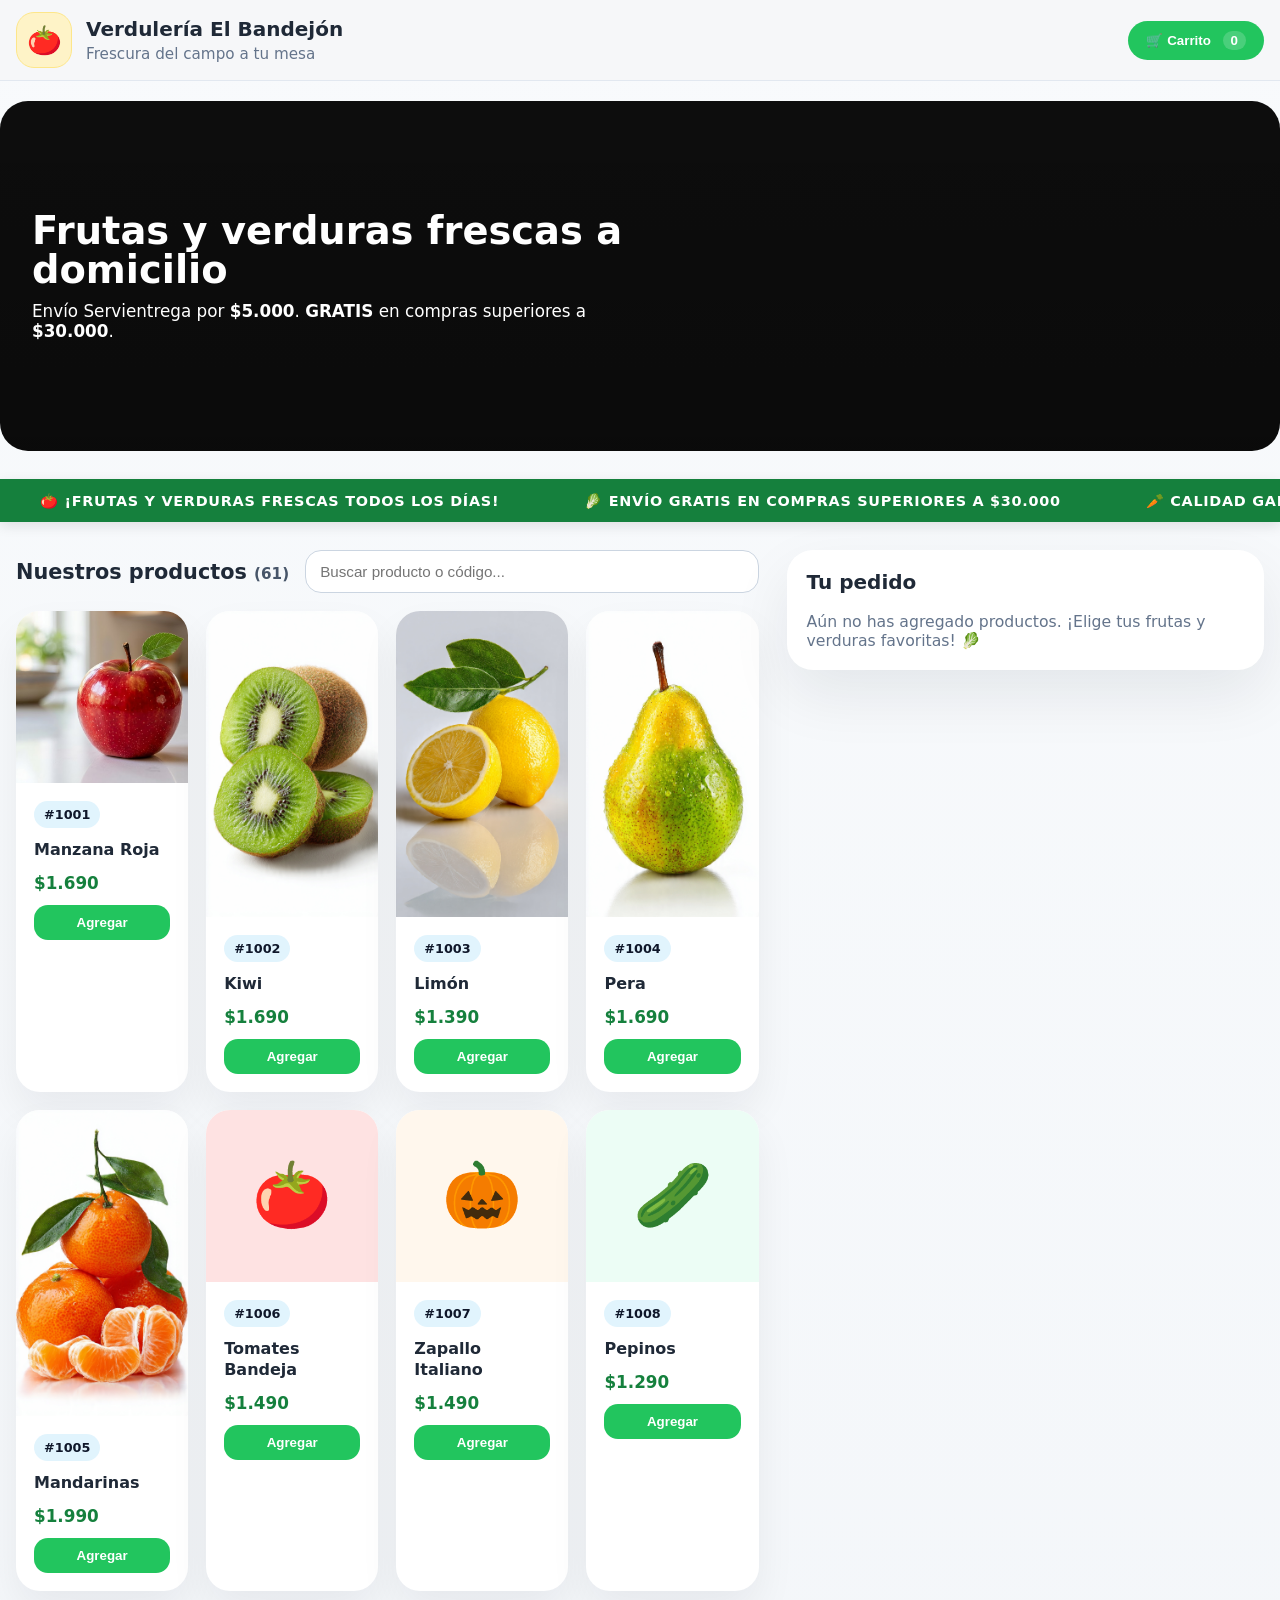
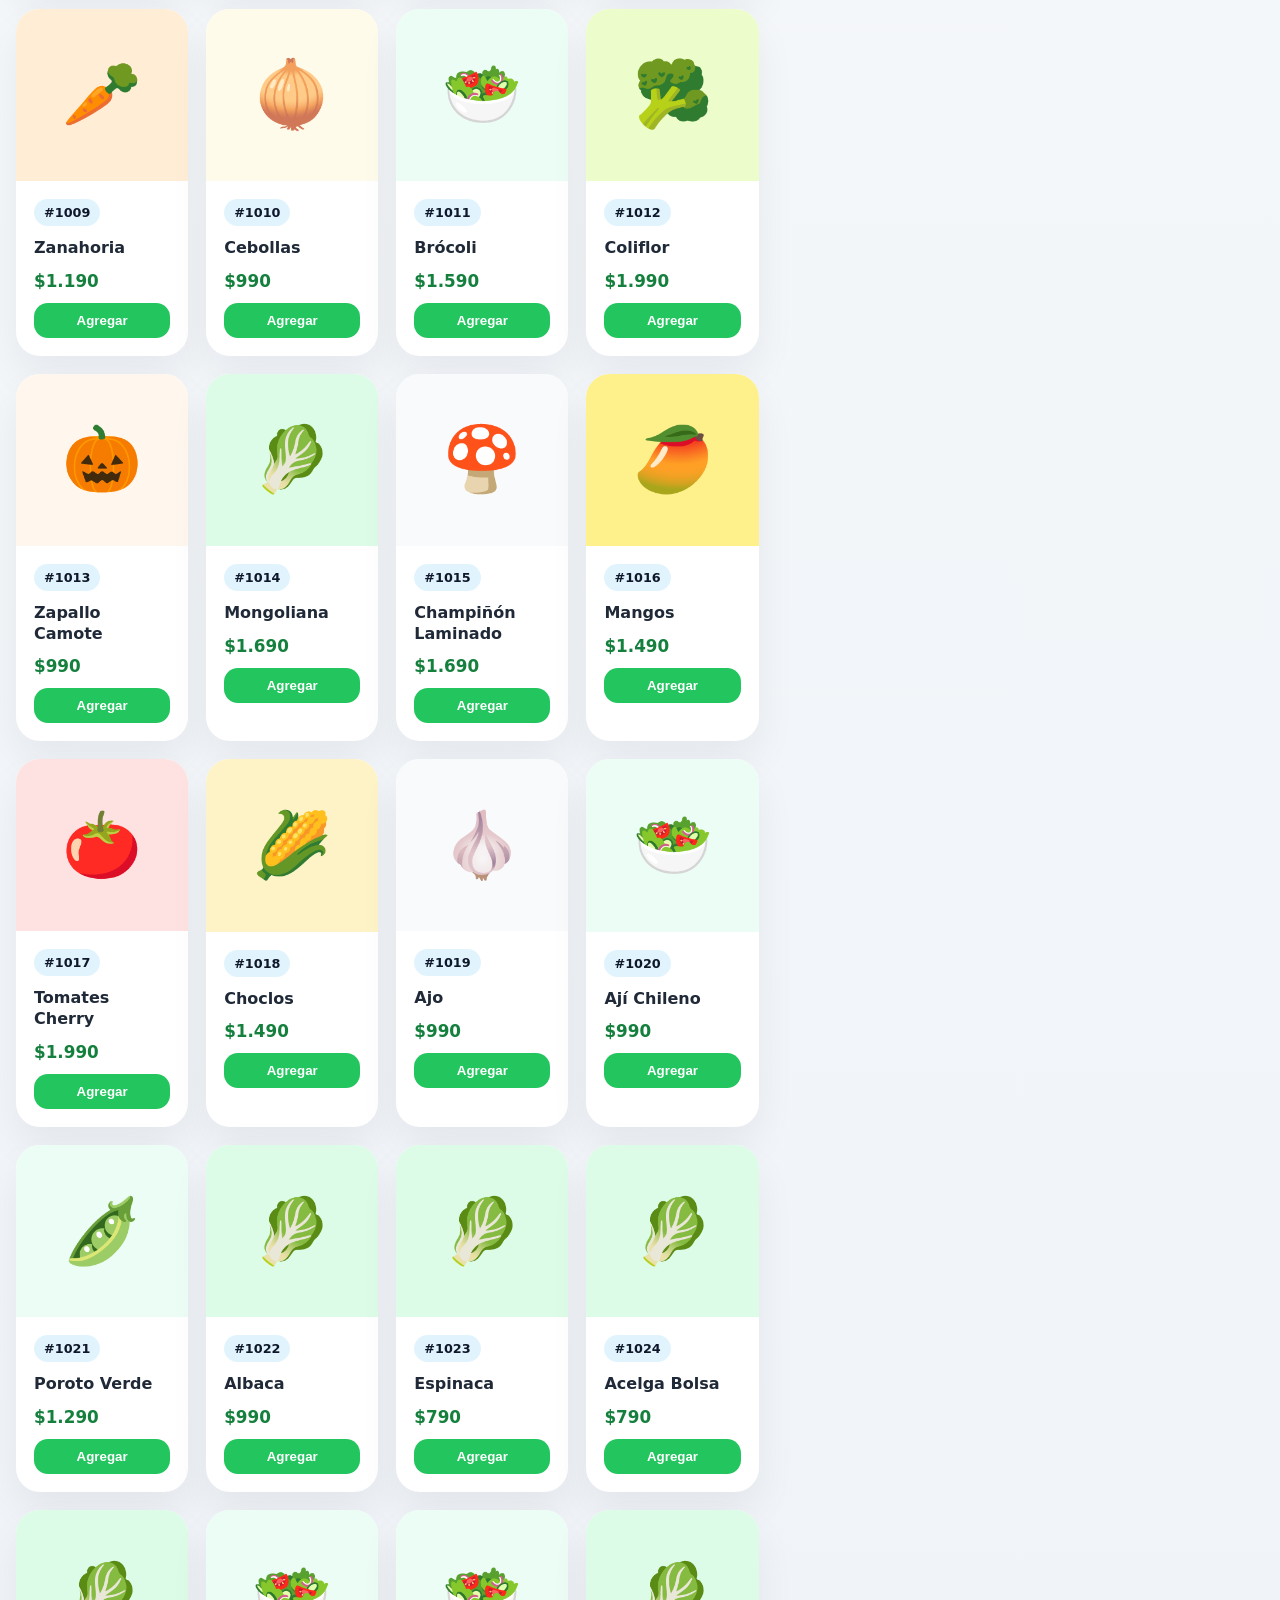
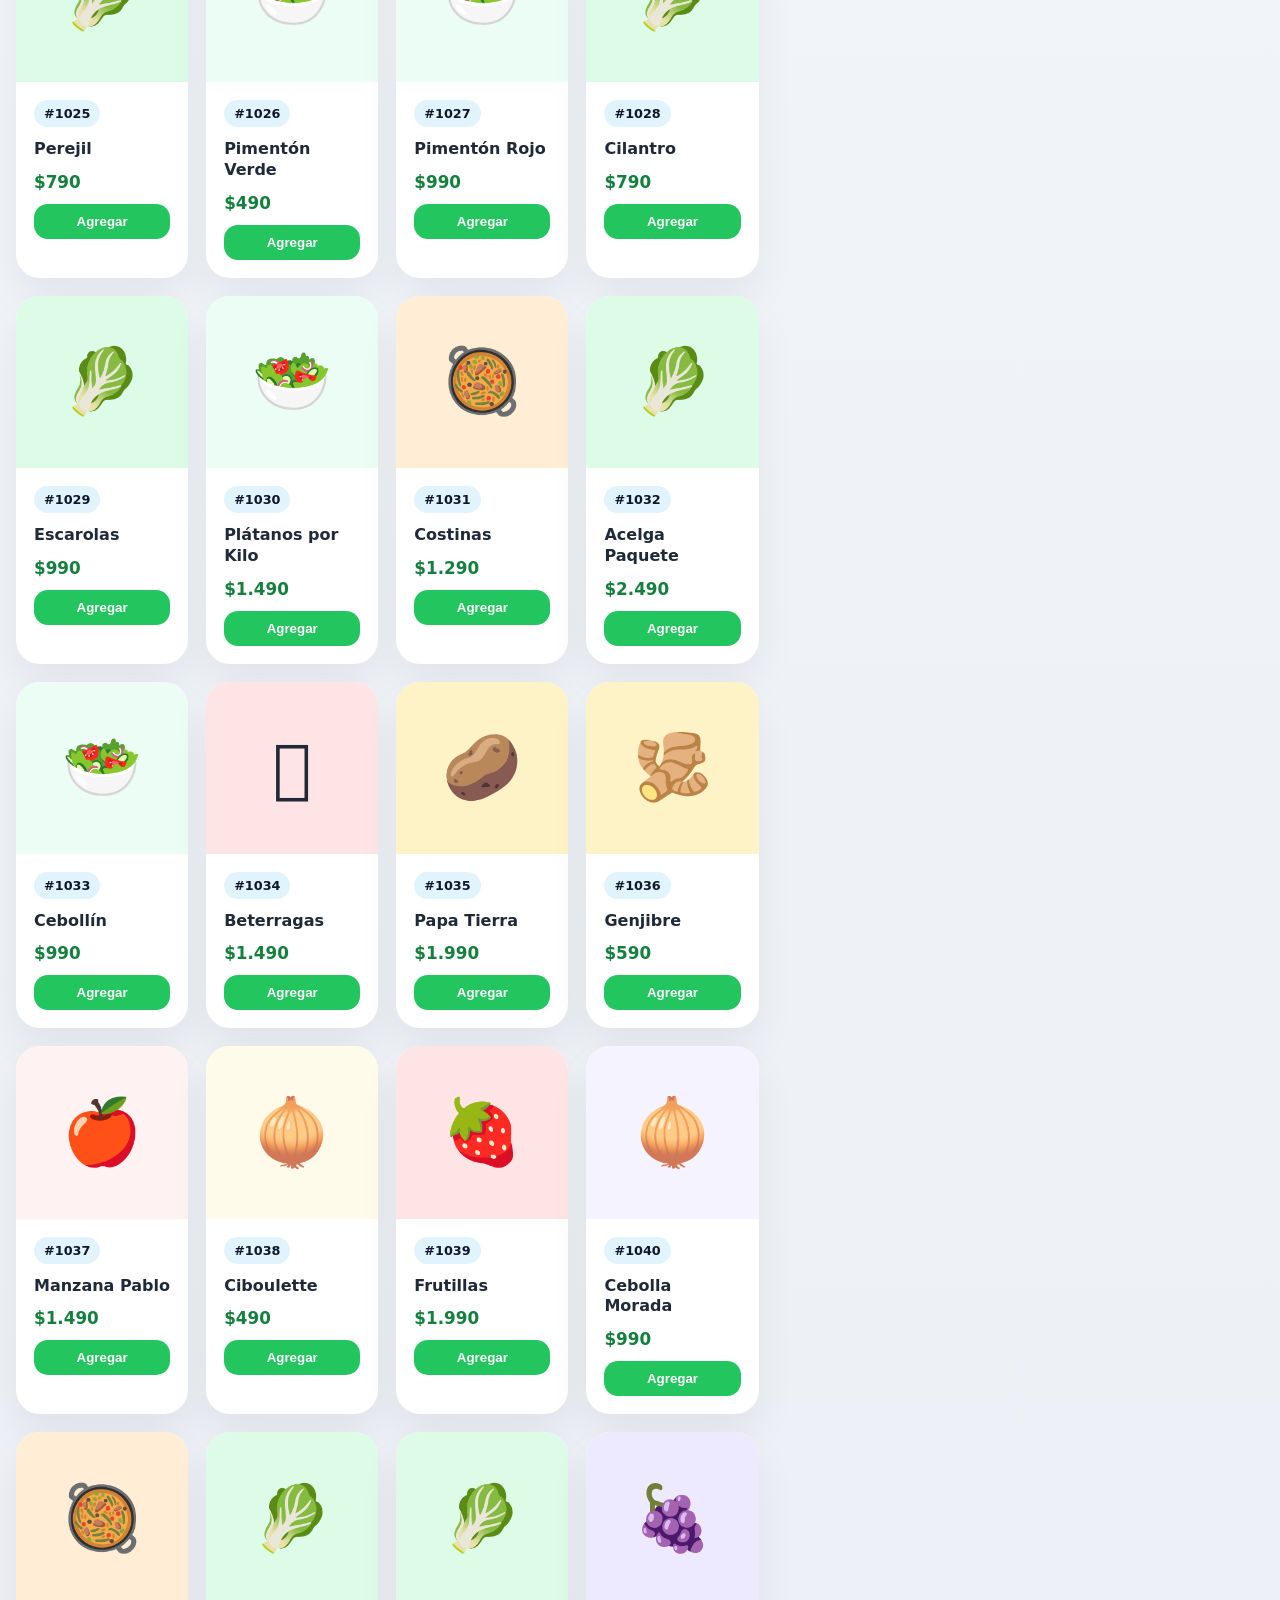
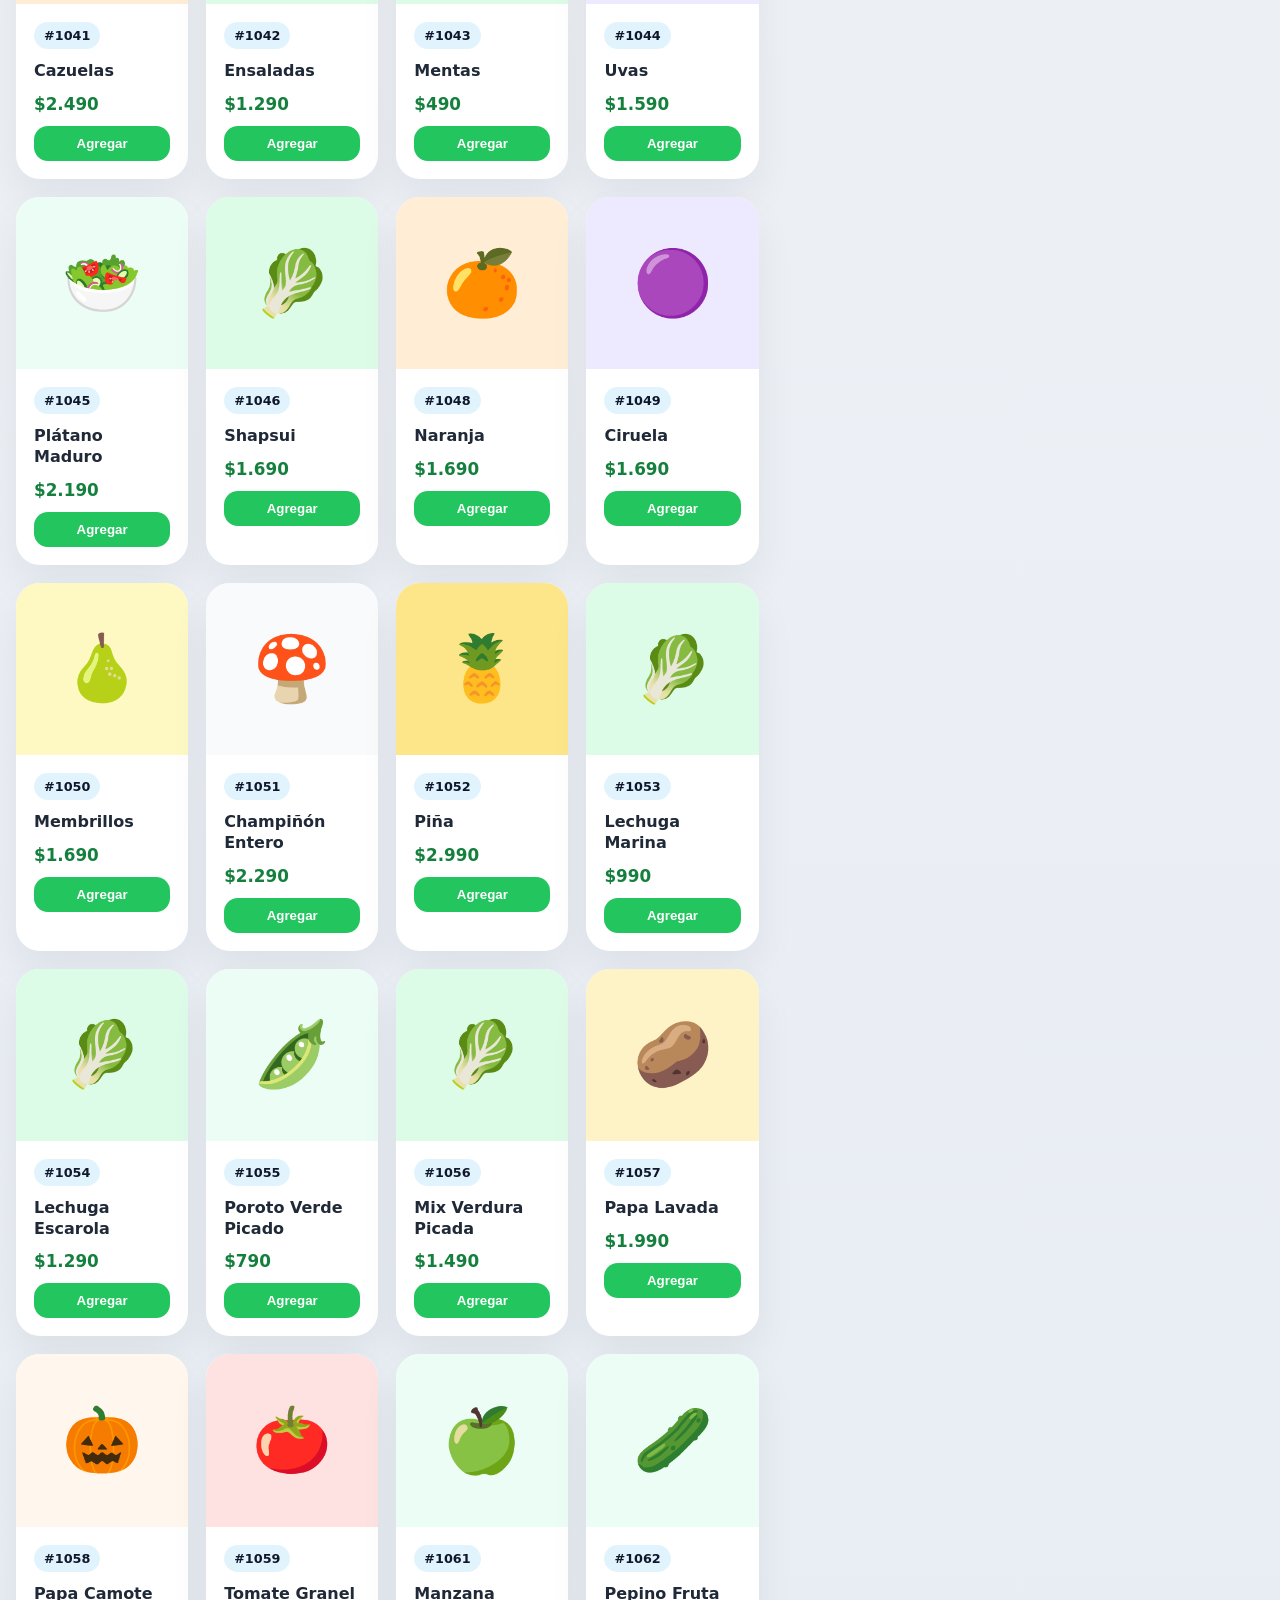
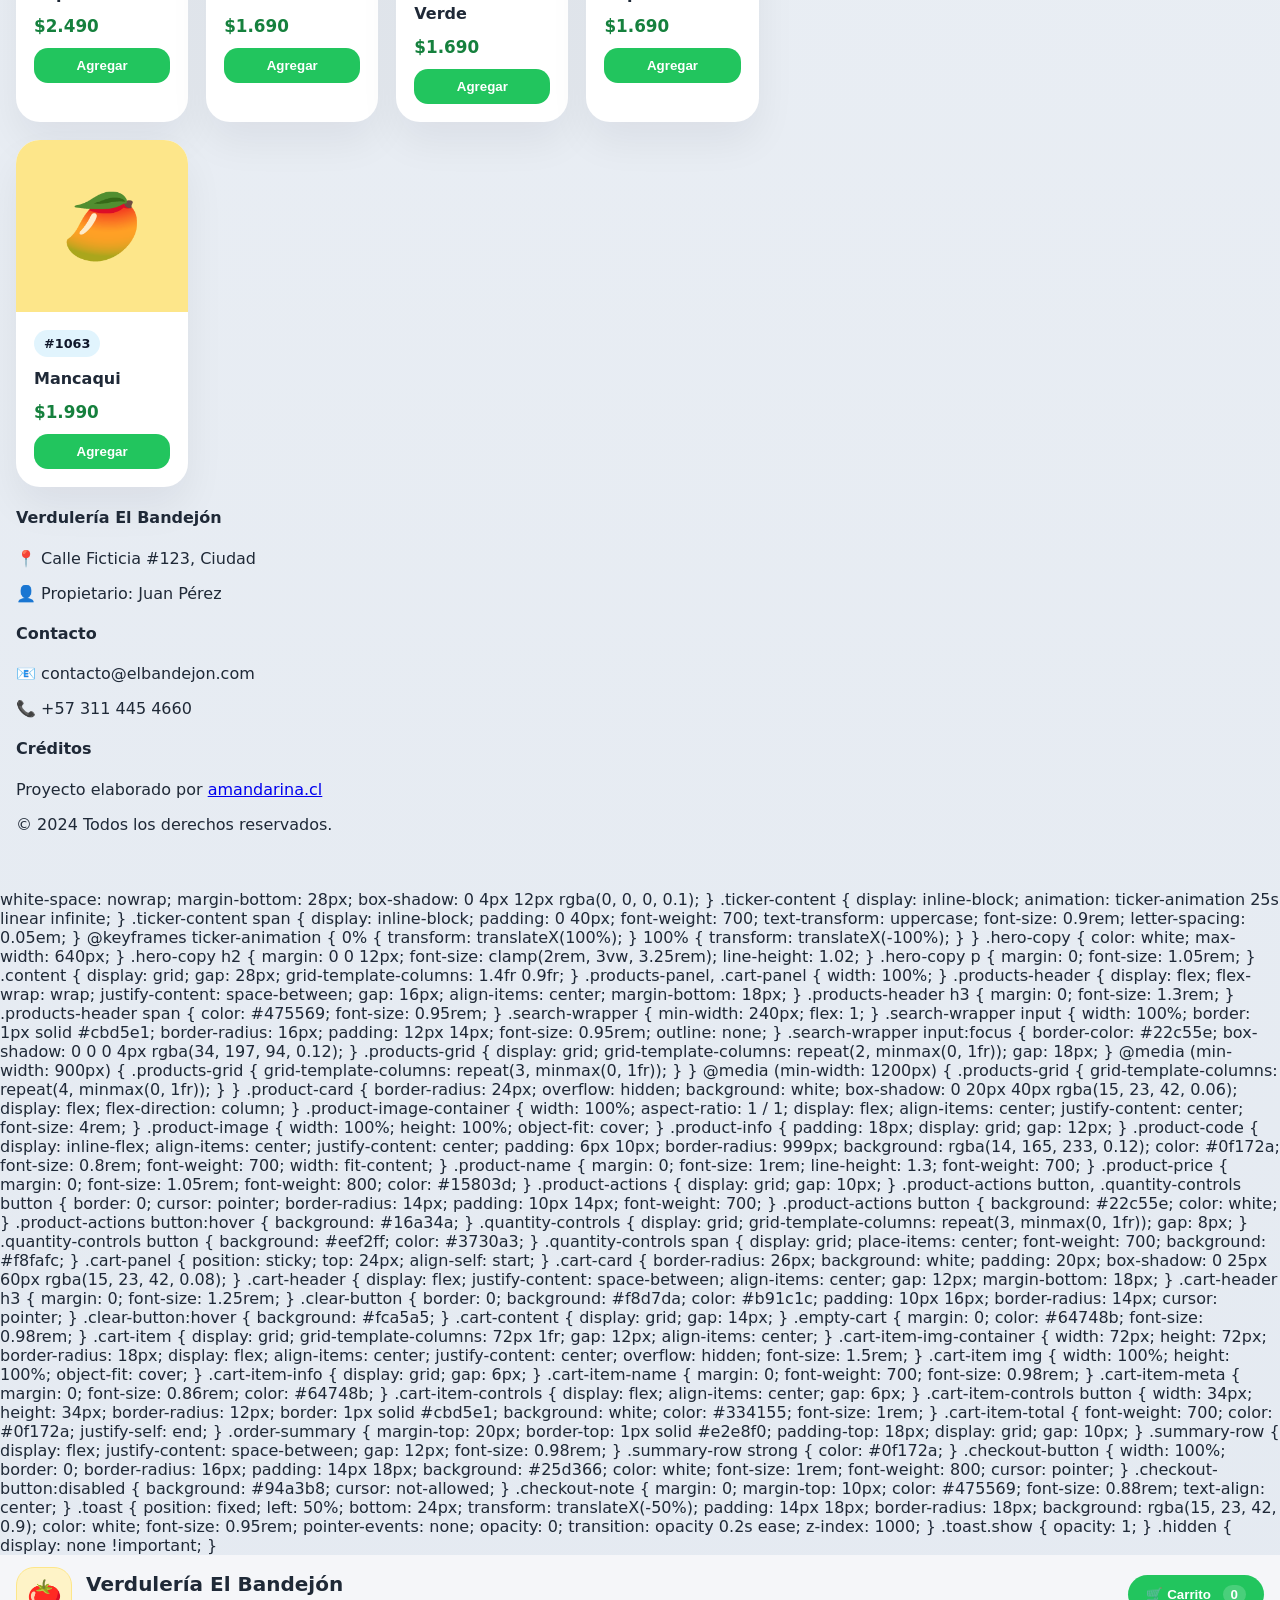
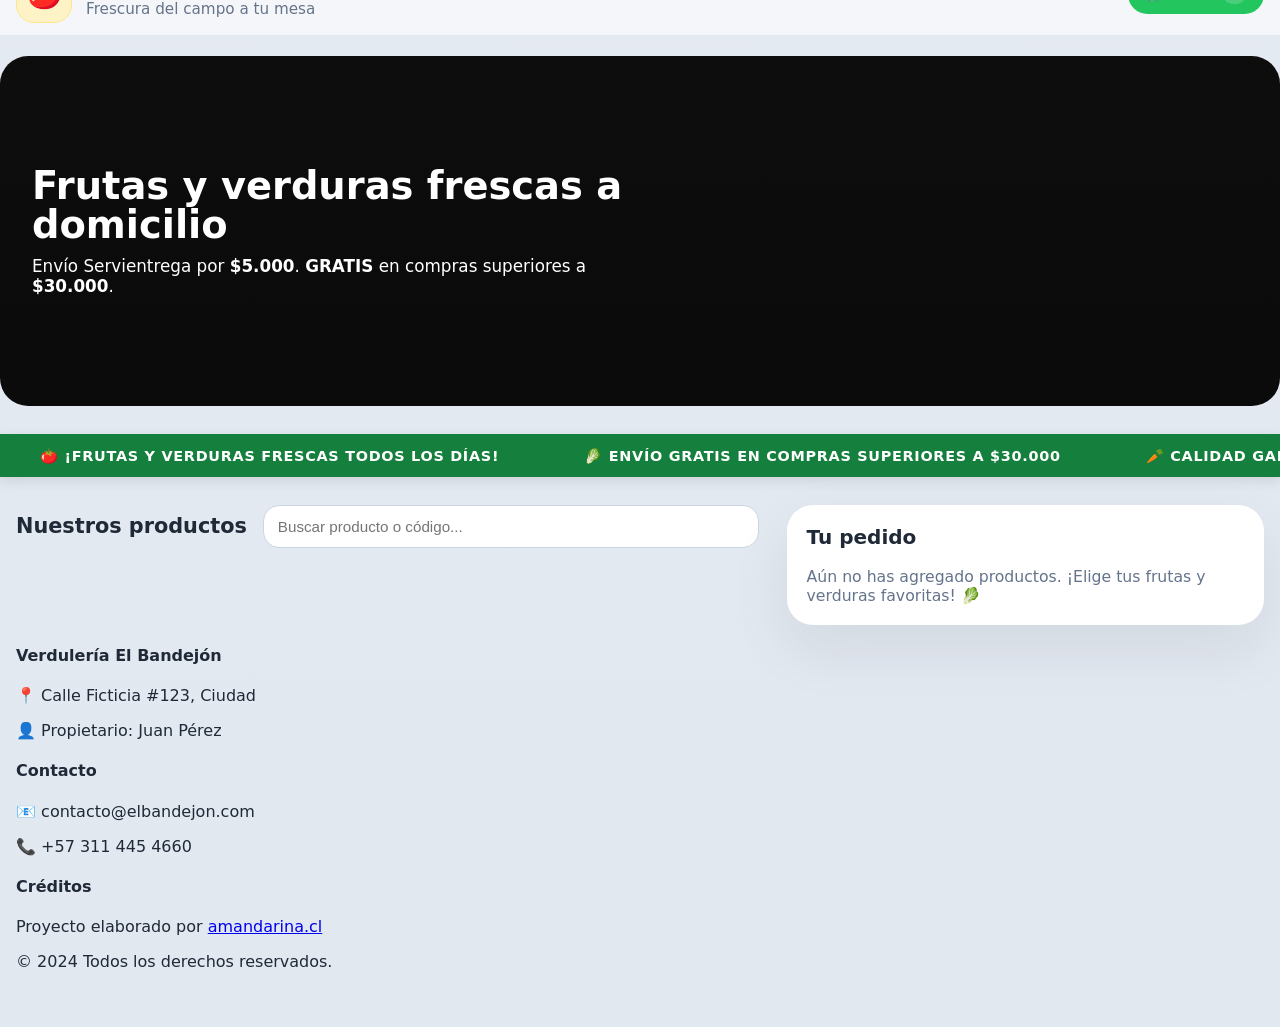
==== commit be6f863b: "t2" ====
--- a/index.html
+++ b/index.html
@@ -33,7 +33,14 @@
         align-items: center;
         justify-content: space-between;
         gap: 16px;
-        padding: 20px 0;
+        padding: 12px 16px;
+        position: sticky;
+        top: 0;
+        z-index: 1000;
+        background: rgba(246, 247, 249, 0.95);
+        backdrop-filter: blur(8px);
+        margin: 0 -16px 20px;
+        border-bottom: 1px solid #e2e8f0;
       }
 
       .brand {
@@ -90,14 +97,18 @@
       .hero {
         margin: 0 -16px 28px;
         padding: 48px 32px;
-        background: linear-gradient(rgba(0, 0, 0, 0.5), rgba(0, 0, 0, 0.5)), url('x.png') center/contain no-repeat;
+        background: linear-gradient(rgba(0, 0, 0, 0.5), rgba(0, 0, 0, 0.6)), url('https://images.unsplash.com/photo-1542838132-92c53300491e?q=80&w=2000&auto=format&fit=crop') center/cover no-repeat;
         background-color: #1a1a1a;
         border-radius: 28px;
         position: relative;
         overflow: hidden;
-        min-height: 350px;
+        min-height: 220px;
         display: flex;
         align-items: center;
+      }
+
+      @media (min-width: 768px) {
+        .hero { min-height: 350px; }
       }
 
       .promo-ticker {
@@ -150,7 +161,11 @@
       .content {
         display: grid;
         gap: 28px;
-        grid-template-columns: 1.4fr 0.9fr;
+        grid-template-columns: 1fr;
+      }
+
+      @media (min-width: 960px) {
+        .content { grid-template-columns: 1.4fr 0.9fr; }
       }
 
       .products-panel,
@@ -198,11 +213,15 @@
 
       .products-grid {
         display: grid;
-        grid-template-columns: repeat(2, minmax(0, 1fr));
+        grid-template-columns: 1fr;
         gap: 18px;
       }
 
-      @media (min-width: 900px) {
+      @media (min-width: 480px) {
+        .products-grid { grid-template-columns: repeat(2, minmax(0, 1fr)); }
+      }
+
+      @media (min-width: 960px) {
         .products-grid {
           grid-template-columns: repeat(3, minmax(0, 1fr));
         }
@@ -313,9 +332,15 @@
       }
 
       .cart-panel {
-        position: sticky;
-        top: 24px;
         align-self: start;
+        scroll-margin-top: 80px;
+      }
+
+      @media (min-width: 960px) {
+        .cart-panel {
+          position: sticky;
+          top: 80px;
+        }
       }
 
       .cart-card {
@@ -593,6 +618,896 @@
     </div>
 
     <div class="toast hidden" id="toast"></div>
+    <script>
+      const WHATSAPP_NUMBER = "573114454660";
+      const SHIPPING_COST = 5000;
+      const FREE_SHIPPING_THRESHOLD = 30000;
+
+      const PRODUCTS = [
+        ["1001", "Manzana Roja", 1690, "manzana.jpeg"],
+        ["1002", "Kiwi", 1690 ,"kiwi.jpeg"],
+        ["1003", "Limón", 1390,"limon.jpeg"],
+        ["1004", "Pera", 1690, "pera.jpeg"],
+        ["1005", "Mandarinas", 1990, "mandarina.jpeg"],
+        ["1006", "Tomates Bandeja", 1490],
+        ["1007", "Zapallo Italiano", 1490],
+        ["1008", "Pepinos", 1290],
+        ["1009", "Zanahoria", 1190],
+        ["1010", "Cebollas", 990],
+        ["1011", "Brócoli", 1590],
+        ["1012", "Coliflor", 1990],
+        ["1013", "Zapallo Camote", 990],
+        ["1014", "Mongoliana", 1690],
+        ["1015", "Champiñón Laminado", 1690],
+        ["1016", "Mangos", 1490],
+        ["1017", "Tomates Cherry", 1990],
+        ["1018", "Choclos", 1490],
+        ["1019", "Ajo", 990],
+        ["1020", "Ají Chileno", 990],
+        ["1021", "Poroto Verde", 1290],
+        ["1022", "Albaca", 990],
+        ["1023", "Espinaca", 790],
+        ["1024", "Acelga Bolsa", 790],
+        ["1025", "Perejil", 790],
+        ["1026", "Pimentón Verde", 490],
+        ["1027", "Pimentón Rojo", 990],
+        ["1028", "Cilantro", 790],
+        ["1029", "Escarolas", 990],
+        ["1030", "Plátanos por Kilo", 1490],
+        ["1031", "Costinas", 1290],
+        ["1032", "Acelga Paquete", 2490],
+        ["1033", "Cebollín", 990],
+        ["1034", "Beterragas", 1490],
+        ["1035", "Papa Tierra", 1990],
+        ["1036", "Genjibre", 590],
+        ["1037", "Manzana Pablo", 1490],
+        ["1038", "Ciboulette", 490],
+        ["1039", "Frutillas", 1990],
+        ["1040", "Cebolla Morada", 990],
+        ["1041", "Cazuelas", 2490],
+        ["1042", "Ensaladas", 1290],
+        ["1043", "Mentas", 490],
+        ["1044", "Uvas", 1590],
+        ["1045", "Plátano Maduro", 2190],
+        ["1046", "Shapsui", 1690],
+        ["1048", "Naranja", 1690],
+        ["1049", "Ciruela", 1690],
+        ["1050", "Membrillos", 1690],
+        ["1051", "Champiñón Entero", 2290],
+        ["1052", "Piña", 2990],
+        ["1053", "Lechuga Marina", 990],
+        ["1054", "Lechuga Escarola", 1290],
+        ["1055", "Poroto Verde Picado", 790],
+        ["1056", "Mix Verdura Picada", 1490],
+        ["1057", "Papa Lavada", 1990],
+        ["1058", "Papa Camote", 2490],
+        ["1059", "Tomate Granel", 1690],
+        ["1061", "Manzana Verde", 1690],
+        ["1062", "Pepino Fruta", 1690],
+        ["1063", "Mancaqui", 1990],
+      ];
+
+      const PRODUCTS_WITH_META = PRODUCTS.map(([code, name, price, imageUrl]) => {
+        const { emoji, color } = styleFor(name);
+
+        return {
+          code,
+          name,
+          price,
+          emoji,
+          bgColor: color,
+          image: imageUrl || "",
+        };
+      });
+
+      const cart = {};
+      let loadingLocation = false;
+      let query = "";
+
+      const productsGrid = document.getElementById("productsGrid");
+      const productCount = document.getElementById("productCount");
+      const cartCounter = document.getElementById("cartCounter");
+      const cartContent = document.getElementById("cartContent");
+      const clearButton = document.getElementById("clearButton");
+      const emptyState = document.getElementById("emptyState");
+      const toast = document.getElementById("toast");
+      const searchInput = document.getElementById("searchInput");
+      const cartButton = document.getElementById("cartButton");
+
+      function formatCLP(n) {
+        return new Intl.NumberFormat("es-CL", { style: "currency", currency: "CLP", maximumFractionDigits: 0 }).format(n);
+      }
+
+      function styleFor(name) {
+        const n = name.toLowerCase();
+        const list = [
+          [/manzana roja|manzana pablo/, "🍎", "#fef2f2"],
+          [/manzana verde/, "🍏", "#ecfdf5"],
+          [/kiwi/, "🥝", "#f0fdf4"],
+          [/lim[oó]n/, "🍋", "#fef9c3"],
+          [/pera/, "🍐", "#fefce8"],
+          [/mandarina|naranja/, "🍊", "#ffedd5"],
+          [/tomate/, "🍅", "#fee2e2"],
+          [/zapallo|camote/, "🎃", "#fff7ed"],
+          [/pepino/, "🥒", "#ecfdf5"],
+          [/zanahoria/, "🥕", "#ffedd5"],
+          [/cebolla morada/, "🧅", "#f5f3ff"],
+          [/cebolla|cebollin|ciboulette/, "🧅", "#fffbeb"],
+          [/brocoli|coliflor/, "🥦", "#ecfccb"],
+          [/champi/, "🍄", "#f8fafc"],
+          [/mango/, "🥭", "#fef08a"],
+          [/choclo/, "🌽", "#fef3c7"],
+          [/ajo/, "🧄", "#f8fafc"],
+          [/aji|pimenton rojo/, "🌶️", "#fee2e2"],
+          [/pimenton verde/, "🫑", "#dcfce7"],
+          [/poroto/, "🫛", "#ecfdf5"],
+          [/albaca|espinaca|acelga|perejil|cilantro|escarola|menta|lechuga|mix verdura|shapsui|mongoliana|ensalada/, "🥬", "#dcfce7"],
+          [/platano/, "🍌", "#fef9c3"],
+          [/costina|cazuela/, "🥘", "#ffedd5"],
+          [/beterraga/, "🫜", "#ffe4e6"],
+          [/papa/, "🥔", "#fef3c7"],
+          [/genjibre/, "🫚", "#fef3c7"],
+          [/frutilla/, "🍓", "#ffe4e6"],
+          [/uva/, "🍇", "#ede9fe"],
+          [/ciruela/, "🟣", "#ede9fe"],
+          [/membrillo/, "🍐", "#fef9c3"],
+          [/pi[nñ]a/, "🍍", "#fde68a"],
+          [/mancaqui/, "🥭", "#fde68a"],
+        ];
+        for (const [re, emoji, color] of list) {
+          if (re.test(n)) return { emoji, color };
+        }
+        return { emoji: "🥗", color: "#ecfdf5" };
+      }
+
+      function notify(message) {
+        if (!toast) return;
+        toast.textContent = message;
+        toast.classList.add("show");
+        toast.classList.remove("hidden");
+        clearTimeout(window.toastTimeout);
+        window.toastTimeout = setTimeout(() => {
+          toast.classList.remove("show");
+          toast.classList.add("hidden");
+        }, 2400);
+      }
+
+      function buildMessage(locationLine) {
+        const items = Object.entries(cart)
+          .map(([code, qty]) => {
+            const product = PRODUCTS_WITH_META.find((item) => item.code === code);
+            return product ? `• [${product.code}] ${product.name} x${qty} — ${formatCLP(product.price * qty)}` : null;
+          })
+          .filter(Boolean)
+          .join("\n");
+
+        const subtotal = Object.entries(cart).reduce((sum, [code, qty]) => {
+          const product = PRODUCTS_WITH_META.find((item) => item.code === code);
+          return product ? sum + product.price * qty : sum;
+        }, 0);
+        const shipping = subtotal === 0 ? 0 : subtotal >= FREE_SHIPPING_THRESHOLD ? 0 : SHIPPING_COST;
+        const total = subtotal + shipping;
+
+        return [
+          "🛒 *Nuevo pedido - Verdulería El Bandejón*",
+          "",
+          "*Productos:*",
+          items,
+          "",
+          `*Subtotal:* ${formatCLP(subtotal)}`,
+          `*Servientrega:* ${shipping === 0 ? "GRATIS 🎉" : formatCLP(shipping)}`,
+          `*Total:* ${formatCLP(total)}`,
+          "",
+          locationLine,
+        ]
+          .filter(Boolean)
+          .join("\n");
+      }
+
+      function sendWhatsApp(message) {
+        const url = `https://wa.me/${WHATSAPP_NUMBER}?text=${encodeURIComponent(message)}`;
+        window.open(url, "_blank");
+      }
+
+      function handleCheckout() {
+        const orderedItems = Object.values(cart).reduce((a, b) => a + b, 0);
+        if (orderedItems === 0) {
+          notify("Tu carrito está vacío");
+          return;
+        }
+        if (!navigator.geolocation) {
+          sendWhatsApp(buildMessage("📍 *Ubicación:* No disponible"));
+          return;
+        }
+        loadingLocation = true;
+        renderCart();
+        notify("Obteniendo tu ubicación GPS...");
+        navigator.geolocation.getCurrentPosition(
+          (pos) => {
+            const { latitude, longitude } = pos.coords;
+            const mapsUrl = `https://www.google.com/maps?q=${latitude},${longitude}`;
+            const locationLine = `📍 *Ubicación del cliente (GPS):*\n${mapsUrl}\nLat: ${latitude.toFixed(6)}, Lng: ${longitude.toFixed(6)}`;
+            sendWhatsApp(buildMessage(locationLine));
+            loadingLocation = false;
+            renderCart();
+          },
+          () => {
+            sendWhatsApp(buildMessage("📍 *Ubicación:* El cliente no permitió el acceso a GPS"));
+            notify("No pudimos obtener tu ubicación. Enviamos el pedido sin GPS.");
+            loadingLocation = false;
+            renderCart();
+          },
+          { enableHighAccuracy: true, timeout: 10000, maximumAge: 0 }
+        );
+      }
+
+      function addProduct(code) {
+        cart[code] = (cart[code] || 0) + 1;
+        renderCart();
+        renderProducts();
+      }
+
+      function removeProduct(code) {
+        if (!cart[code]) return;
+        cart[code] = Math.max(0, cart[code] - 1);
+        if (cart[code] === 0) delete cart[code];
+        renderCart();
+        renderProducts();
+      }
+
+      function clearCart() {
+        for (const key of Object.keys(cart)) delete cart[key];
+        renderCart();
+        renderProducts();
+      }
+
+      function filteredProducts() {
+        return PRODUCTS_WITH_META.filter((product) => {
+          const term = query.trim().toLowerCase();
+          return (
+            product.name.toLowerCase().includes(term) ||
+            product.code.includes(term)
+          );
+        });
+      }
+
+      function renderProducts() {
+        const filtered = filteredProducts();
+        const count = filtered.length;
+        productCount.textContent = `(${count})`;
+        productsGrid.innerHTML = "";
+
+        if (count === 0) {
+          emptyState.textContent = `No encontramos productos para "${query}".`;
+          emptyState.classList.remove("hidden");
+        } else {
+          emptyState.classList.add("hidden");
+        }
+
+        filtered.forEach((product) => {
+          const qty = cart[product.code] || 0;
+          const card = document.createElement("article");
+          card.className = "product-card";
+          const hasImage = !!product.image;
+          card.innerHTML = `
+            <div class="product-image-container" style="background-color: ${product.bgColor}">
+              ${hasImage ? `
+                <img src="${product.image}" alt="${product.name}" class="product-image" 
+                     onerror="console.warn('No se pudo cargar la imagen:', '${product.image}'); this.style.display='none'; this.nextElementSibling.style.display='flex'" />
+                <div class="product-emoji-fallback" style="display:none">${product.emoji}</div>
+              ` : `
+                <div class="product-emoji-fallback" style="display:flex">${product.emoji}</div>
+              `}
+            </div>
+            <div class="product-info">
+              <span class="product-code">#${product.code}</span>
+              <h4 class="product-name">${product.name}</h4>
+              <p class="product-price">${formatCLP(product.price)}</p>
+              <div class="product-actions">
+                ${qty === 0 ? `<button data-action="add" data-code="${product.code}">Agregar</button>` : `
+                  <div class="quantity-controls">
+                    <button data-action="remove" data-code="${product.code}">−</button>
+                    <span>${qty}</span>
+                    <button data-action="add" data-code="${product.code}">+</button>
+                  </div>
+                `}
+              </div>
+            </div>
+          `;
+
+          card.querySelectorAll("button").forEach((button) => {
+            button.addEventListener("click", () => {
+              const action = button.dataset.action;
+              const code = button.dataset.code;
+              if (action === "add") addProduct(code);
+              if (action === "remove") removeProduct(code);
+            });
+          });
+
+          productsGrid.appendChild(card);
+        });
+      }
+
+      function renderCart() {
+        const entries = Object.entries(cart);
+        const count = entries.reduce((sum, [, qty]) => sum + qty, 0);
+        cartCounter.textContent = count;
+
+        const subtotal = entries.reduce((sum, [code, qty]) => {
+          const product = PRODUCTS_WITH_META.find((item) => item.code === code);
+          return product ? sum + product.price * qty : sum;
+        }, 0);
+        const shipping = subtotal === 0 ? 0 : subtotal >= FREE_SHIPPING_THRESHOLD ? 0 : SHIPPING_COST;
+        const total = subtotal + shipping;
+
+        if (entries.length === 0) {
+          cartContent.innerHTML = '<p class="empty-cart">Aún no has agregado productos. ¡Elige tus frutas y verduras favoritas! 🥬</p>';
+          clearButton.classList.add("hidden");
+          return;
+        }
+
+        clearButton.classList.remove("hidden");
+
+        const lines = entries
+          .map(([code, qty]) => {
+            const product = PRODUCTS_WITH_META.find((item) => item.code === code);
+            if (!product) return "";
+            const hasImage = !!product.image;
+            return `
+              <div class="cart-item">
+                <div class="cart-item-img-container" style="background-color: ${product.bgColor}">
+                  ${hasImage ? `
+                    <img src="${product.image}" alt="${product.name}"
+                         onerror="this.style.display='none'; this.nextElementSibling.style.display='flex'" />
+                    <div class="cart-emoji-fallback" style="display:none">${product.emoji}</div>
+                  ` : `
+                    <div class="cart-emoji-fallback" style="display:flex">${product.emoji}</div>
+                  `}
+                </div>
+                <div class="cart-item-info">
+                  <p class="cart-item-name">${product.name}</p>
+                  <p class="cart-item-meta">#${product.code} · ${qty} × ${formatCLP(product.price)}</p>
+                  <div class="cart-item-controls">
+                    <button data-action="remove" data-code="${product.code}">−</button>
+                    <button data-action="add" data-code="${product.code}">+</button>
+                  </div>
+                </div>
+                <div class="cart-item-total">${formatCLP(product.price * qty)}</div>
+              </div>
+            `;
+          })
+          .join("");
+
+        const summary = `
+          <div class="order-summary">
+            <div class="summary-row"><span>Subtotal</span><strong>${formatCLP(subtotal)}</strong></div>
+            <div class="summary-row"><span>Servientrega</span><strong>${shipping === 0 ? "GRATIS 🎉" : formatCLP(shipping)}</strong></div>
+            ${subtotal < FREE_SHIPPING_THRESHOLD ? `<div class="summary-row"><span>Faltan para envío gratis</span><strong>${formatCLP(FREE_SHIPPING_THRESHOLD - subtotal)}</strong></div>` : ""}
+            <div class="summary-row"><span>Total</span><strong>${formatCLP(total)}</strong></div>
+            <button class="checkout-button" id="checkoutButton" ${loadingLocation ? "disabled" : ""}>${loadingLocation ? "Obteniendo ubicación..." : "Finalizar compra por WhatsApp"}</button>
+            <p class="checkout-note">Compartiremos tu ubicación GPS para coordinar el envío.</p>
+          </div>
+        `;
+
+        cartContent.innerHTML = lines + summary;
+
+        cartContent.querySelectorAll("button[data-action]").forEach((button) => {
+          const action = button.dataset.action;
+          const code = button.dataset.code;
+          button.addEventListener("click", () => {
+            if (action === "add") addProduct(code);
+            if (action === "remove") removeProduct(code);
+          });
+        });
+
+        const checkoutButton = document.getElementById("checkoutButton");
+        if (checkoutButton) {
+            checkoutButton.addEventListener("click", handleCheckout);
+        }
+      }
+
+      searchInput.addEventListener("input", (event) => {
+        query = event.target.value;
+        renderProducts();
+      });
+
+      clearButton.addEventListener("click", clearCart);
+      cartButton.addEventListener("click", () => {
+        document.getElementById("carrito").scrollIntoView({ behavior: "smooth" });
+      });
+
+      renderProducts();
+      renderCart();
+    </script>
+  </body>
+</html>
+        white-space: nowrap;
+        margin-bottom: 28px;
+        box-shadow: 0 4px 12px rgba(0, 0, 0, 0.1);
+      }
+
+      .ticker-content {
+        display: inline-block;
+        animation: ticker-animation 25s linear infinite;
+      }
+
+      .ticker-content span {
+        display: inline-block;
+        padding: 0 40px;
+        font-weight: 700;
+        text-transform: uppercase;
+        font-size: 0.9rem;
+        letter-spacing: 0.05em;
+      }
+
+      @keyframes ticker-animation {
+        0% { transform: translateX(100%); }
+        100% { transform: translateX(-100%); }
+      }
+
+      .hero-copy {
+        color: white;
+        max-width: 640px;
+      }
+
+      .hero-copy h2 {
+        margin: 0 0 12px;
+        font-size: clamp(2rem, 3vw, 3.25rem);
+        line-height: 1.02;
+      }
+
+      .hero-copy p {
+        margin: 0;
+        font-size: 1.05rem;
+      }
+
+      .content {
+        display: grid;
+        gap: 28px;
+        grid-template-columns: 1.4fr 0.9fr;
+      }
+
+      .products-panel,
+      .cart-panel {
+        width: 100%;
+      }
+
+      .products-header {
+        display: flex;
+        flex-wrap: wrap;
+        justify-content: space-between;
+        gap: 16px;
+        align-items: center;
+        margin-bottom: 18px;
+      }
+
+      .products-header h3 {
+        margin: 0;
+        font-size: 1.3rem;
+      }
+
+      .products-header span {
+        color: #475569;
+        font-size: 0.95rem;
+      }
+
+      .search-wrapper {
+        min-width: 240px;
+        flex: 1;
+      }
+
+      .search-wrapper input {
+        width: 100%;
+        border: 1px solid #cbd5e1;
+        border-radius: 16px;
+        padding: 12px 14px;
+        font-size: 0.95rem;
+        outline: none;
+      }
+
+      .search-wrapper input:focus {
+        border-color: #22c55e;
+        box-shadow: 0 0 0 4px rgba(34, 197, 94, 0.12);
+      }
+
+      .products-grid {
+        display: grid;
+        grid-template-columns: repeat(2, minmax(0, 1fr));
+        gap: 18px;
+      }
+
+      @media (min-width: 900px) {
+        .products-grid {
+          grid-template-columns: repeat(3, minmax(0, 1fr));
+        }
+      }
+
+      @media (min-width: 1200px) {
+        .products-grid {
+          grid-template-columns: repeat(4, minmax(0, 1fr));
+        }
+      }
+
+      .product-card {
+        border-radius: 24px;
+        overflow: hidden;
+        background: white;
+        box-shadow: 0 20px 40px rgba(15, 23, 42, 0.06);
+        display: flex;
+        flex-direction: column;
+      }
+
+      .product-image-container {
+        width: 100%;
+        aspect-ratio: 1 / 1;
+        display: flex;
+        align-items: center;
+        justify-content: center;
+        font-size: 4rem;
+      }
+
+      .product-image {
+        width: 100%;
+        height: 100%;
+        object-fit: cover;
+      }
+
+      .product-info {
+        padding: 18px;
+        display: grid;
+        gap: 12px;
+      }
+
+      .product-code {
+        display: inline-flex;
+        align-items: center;
+        justify-content: center;
+        padding: 6px 10px;
+        border-radius: 999px;
+        background: rgba(14, 165, 233, 0.12);
+        color: #0f172a;
+        font-size: 0.8rem;
+        font-weight: 700;
+        width: fit-content;
+      }
+
+      .product-name {
+        margin: 0;
+        font-size: 1rem;
+        line-height: 1.3;
+        font-weight: 700;
+      }
+
+      .product-price {
+        margin: 0;
+        font-size: 1.05rem;
+        font-weight: 800;
+        color: #15803d;
+      }
+
+      .product-actions {
+        display: grid;
+        gap: 10px;
+      }
+
+      .product-actions button,
+      .quantity-controls button {
+        border: 0;
+        cursor: pointer;
+        border-radius: 14px;
+        padding: 10px 14px;
+        font-weight: 700;
+      }
+
+      .product-actions button {
+        background: #22c55e;
+        color: white;
+      }
+
+      .product-actions button:hover {
+        background: #16a34a;
+      }
+
+      .quantity-controls {
+        display: grid;
+        grid-template-columns: repeat(3, minmax(0, 1fr));
+        gap: 8px;
+      }
+
+      .quantity-controls button {
+        background: #eef2ff;
+        color: #3730a3;
+      }
+
+      .quantity-controls span {
+        display: grid;
+        place-items: center;
+        font-weight: 700;
+        background: #f8fafc;
+      }
+
+      .cart-panel {
+        position: sticky;
+        top: 24px;
+        align-self: start;
+      }
+
+      .cart-card {
+        border-radius: 26px;
+        background: white;
+        padding: 20px;
+        box-shadow: 0 25px 60px rgba(15, 23, 42, 0.08);
+      }
+
+      .cart-header {
+        display: flex;
+        justify-content: space-between;
+        align-items: center;
+        gap: 12px;
+        margin-bottom: 18px;
+      }
+
+      .cart-header h3 {
+        margin: 0;
+        font-size: 1.25rem;
+      }
+
+      .clear-button {
+        border: 0;
+        background: #f8d7da;
+        color: #b91c1c;
+        padding: 10px 16px;
+        border-radius: 14px;
+        cursor: pointer;
+      }
+
+      .clear-button:hover {
+        background: #fca5a5;
+      }
+
+      .cart-content {
+        display: grid;
+        gap: 14px;
+      }
+
+      .empty-cart {
+        margin: 0;
+        color: #64748b;
+        font-size: 0.98rem;
+      }
+
+      .cart-item {
+        display: grid;
+        grid-template-columns: 72px 1fr;
+        gap: 12px;
+        align-items: center;
+      }
+
+      .cart-item-img-container {
+        width: 72px;
+        height: 72px;
+        border-radius: 18px;
+        display: flex;
+        align-items: center;
+        justify-content: center;
+        overflow: hidden;
+        font-size: 1.5rem;
+      }
+
+      .cart-item img {
+        width: 100%;
+        height: 100%;
+        object-fit: cover;
+      }
+
+      .cart-item-info {
+        display: grid;
+        gap: 6px;
+      }
+
+      .cart-item-name {
+        margin: 0;
+        font-weight: 700;
+        font-size: 0.98rem;
+      }
+
+      .cart-item-meta {
+        margin: 0;
+        font-size: 0.86rem;
+        color: #64748b;
+      }
+
+      .cart-item-controls {
+        display: flex;
+        align-items: center;
+        gap: 6px;
+      }
+
+      .cart-item-controls button {
+        width: 34px;
+        height: 34px;
+        border-radius: 12px;
+        border: 1px solid #cbd5e1;
+        background: white;
+        color: #334155;
+        font-size: 1rem;
+      }
+
+      .cart-item-total {
+        font-weight: 700;
+        color: #0f172a;
+        justify-self: end;
+      }
+
+      .order-summary {
+        margin-top: 20px;
+        border-top: 1px solid #e2e8f0;
+        padding-top: 18px;
+        display: grid;
+        gap: 10px;
+      }
+
+      .summary-row {
+        display: flex;
+        justify-content: space-between;
+        gap: 12px;
+        font-size: 0.98rem;
+      }
+
+      .summary-row strong {
+        color: #0f172a;
+      }
+
+      .checkout-button {
+        width: 100%;
+        border: 0;
+        border-radius: 16px;
+        padding: 14px 18px;
+        background: #25d366;
+        color: white;
+        font-size: 1rem;
+        font-weight: 800;
+        cursor: pointer;
+      }
+
+      .checkout-button:disabled {
+        background: #94a3b8;
+        cursor: not-allowed;
+      }
+
+      .checkout-note {
+        margin: 0;
+        margin-top: 10px;
+        color: #475569;
+        font-size: 0.88rem;
+        text-align: center;
+      }
+
+      .toast {
+        position: fixed;
+        left: 50%;
+        bottom: 24px;
+        transform: translateX(-50%);
+        padding: 14px 18px;
+        border-radius: 18px;
+        background: rgba(15, 23, 42, 0.9);
+        color: white;
+        font-size: 0.95rem;
+        pointer-events: none;
+        opacity: 0;
+        transition: opacity 0.2s ease;
+        z-index: 1000;
+      }
+
+      .toast.show {
+        opacity: 1;
+      }
+
+      .hidden {
+        display: none !important;
+      }
+    </style>
+  </head>
+  <body>
+    <div class="page">
+      <header class="site-header">
+        <div class="brand">
+          <div class="logo">🍅</div>
+          <div>
+            <h1>Verdulería El Bandejón</h1>
+            <p>Frescura del campo a tu mesa</p>
+          </div>
+        </div>
+        <button class="cart-button" id="cartButton">
+          🛒 Carrito <span id="cartCounter">0</span>
+        </button>
+      </header>
+
+      <section class="hero">
+        <div class="hero-copy">
+          <h2>Frutas y verduras frescas a domicilio</h2>
+          <p>
+            Envío Servientrega por <strong>$5.000</strong>.
+            <strong>GRATIS</strong> en compras superiores a
+            <strong>$30.000</strong>.
+          </p>
+        </div>
+      </section>
+
+      <div class="promo-ticker">
+        <div class="ticker-content">
+          <span>🍅 ¡Frutas y verduras frescas todos los días!</span>
+          <span>🥬 Envío GRATIS en compras superiores a $30.000</span>
+          <span>🥕 Calidad garantizada desde el campo a tu mesa</span>
+          <span>🌽 Descuentos especiales los fines de semana</span>
+        </div>
+      </div>
+
+      <main class="content">
+        <section class="products-panel">
+          <div class="products-header">
+            <div>
+              <h3>Nuestros productos <span id="productCount"></span></h3>
+            </div>
+            <div class="search-wrapper">
+              <input
+                type="search"
+                id="searchInput"
+                placeholder="Buscar producto o código..."
+              />
+            </div>
+          </div>
+
+          <div class="products-grid" id="productsGrid"></div>
+          <p class="empty-state hidden" id="emptyState"></p>
+        </section>
+
+        <aside class="cart-panel" id="carrito">
+          <div class="cart-card">
+            <div class="cart-header">
+              <h3>Tu pedido</h3>
+              <button class="clear-button hidden" id="clearButton">
+                Vaciar
+              </button>
+            </div>
+            <div id="cartContent" class="cart-content">
+              <p class="empty-cart">
+                Aún no has agregado productos. ¡Elige tus frutas y verduras
+                favoritas! 🥬
+              </p>
+            </div>
+          </div>
+        </aside>
+      </main>
+
+      <footer class="site-footer">
+        <div class="footer-grid">
+          <div class="footer-section">
+            <h4>Verdulería El Bandejón</h4>
+            <p>📍 Calle Ficticia #123, Ciudad</p>
+            <p>👤 Propietario: Juan Pérez</p>
+          </div>
+          <div class="footer-section">
+            <h4>Contacto</h4>
+            <p>📧 contacto@elbandejon.com</p>
+            <p>📞 +57 311 445 4660</p>
+          </div>
+          <div class="footer-section">
+            <h4>Créditos</h4>
+            <p>
+              Proyecto elaborado por
+              <a href="https://amandarina.cl" target="_blank">amandarina.cl</a>
+            </p>
+          </div>
+        </div>
+        <div class="footer-bottom">
+          <p>© 2024 Todos los derechos reservados.</p>
+        </div>
+      </footer>
+    </div>
+
+    <div class="toast hidden" id="toast"></div>
+    <script src="product-list.js"></script>
     <script>
       const WHATSAPP_NUMBER = "573114454660";
       const SHIPPING_COST = 5000;
@@ -996,893 +1911,3 @@
     </script>
   </body>
 </html>
-        white-space: nowrap;
-        margin-bottom: 28px;
-        box-shadow: 0 4px 12px rgba(0, 0, 0, 0.1);
-      }
-
-      .ticker-content {
-        display: inline-block;
-        animation: ticker-animation 25s linear infinite;
-      }
-
-      .ticker-content span {
-        display: inline-block;
-        padding: 0 40px;
-        font-weight: 700;
-        text-transform: uppercase;
-        font-size: 0.9rem;
-        letter-spacing: 0.05em;
-      }
-
-      @keyframes ticker-animation {
-        0% { transform: translateX(100%); }
-        100% { transform: translateX(-100%); }
-      }
-
-      .hero-copy {
-        color: white;
-        max-width: 640px;
-      }
-
-      .hero-copy h2 {
-        margin: 0 0 12px;
-        font-size: clamp(2rem, 3vw, 3.25rem);
-        line-height: 1.02;
-      }
-
-      .hero-copy p {
-        margin: 0;
-        font-size: 1.05rem;
-      }
-
-      .content {
-        display: grid;
-        gap: 28px;
-        grid-template-columns: 1.4fr 0.9fr;
-      }
-
-      .products-panel,
-      .cart-panel {
-        width: 100%;
-      }
-
-      .products-header {
-        display: flex;
-        flex-wrap: wrap;
-        justify-content: space-between;
-        gap: 16px;
-        align-items: center;
-        margin-bottom: 18px;
-      }
-
-      .products-header h3 {
-        margin: 0;
-        font-size: 1.3rem;
-      }
-
-      .products-header span {
-        color: #475569;
-        font-size: 0.95rem;
-      }
-
-      .search-wrapper {
-        min-width: 240px;
-        flex: 1;
-      }
-
-      .search-wrapper input {
-        width: 100%;
-        border: 1px solid #cbd5e1;
-        border-radius: 16px;
-        padding: 12px 14px;
-        font-size: 0.95rem;
-        outline: none;
-      }
-
-      .search-wrapper input:focus {
-        border-color: #22c55e;
-        box-shadow: 0 0 0 4px rgba(34, 197, 94, 0.12);
-      }
-
-      .products-grid {
-        display: grid;
-        grid-template-columns: repeat(2, minmax(0, 1fr));
-        gap: 18px;
-      }
-
-      @media (min-width: 900px) {
-        .products-grid {
-          grid-template-columns: repeat(3, minmax(0, 1fr));
-        }
-      }
-
-      @media (min-width: 1200px) {
-        .products-grid {
-          grid-template-columns: repeat(4, minmax(0, 1fr));
-        }
-      }
-
-      .product-card {
-        border-radius: 24px;
-        overflow: hidden;
-        background: white;
-        box-shadow: 0 20px 40px rgba(15, 23, 42, 0.06);
-        display: flex;
-        flex-direction: column;
-      }
-
-      .product-image-container {
-        width: 100%;
-        aspect-ratio: 1 / 1;
-        display: flex;
-        align-items: center;
-        justify-content: center;
-        font-size: 4rem;
-      }
-
-      .product-image {
-        width: 100%;
-        height: 100%;
-        object-fit: cover;
-      }
-
-      .product-info {
-        padding: 18px;
-        display: grid;
-        gap: 12px;
-      }
-
-      .product-code {
-        display: inline-flex;
-        align-items: center;
-        justify-content: center;
-        padding: 6px 10px;
-        border-radius: 999px;
-        background: rgba(14, 165, 233, 0.12);
-        color: #0f172a;
-        font-size: 0.8rem;
-        font-weight: 700;
-        width: fit-content;
-      }
-
-      .product-name {
-        margin: 0;
-        font-size: 1rem;
-        line-height: 1.3;
-        font-weight: 700;
-      }
-
-      .product-price {
-        margin: 0;
-        font-size: 1.05rem;
-        font-weight: 800;
-        color: #15803d;
-      }
-
-      .product-actions {
-        display: grid;
-        gap: 10px;
-      }
-
-      .product-actions button,
-      .quantity-controls button {
-        border: 0;
-        cursor: pointer;
-        border-radius: 14px;
-        padding: 10px 14px;
-        font-weight: 700;
-      }
-
-      .product-actions button {
-        background: #22c55e;
-        color: white;
-      }
-
-      .product-actions button:hover {
-        background: #16a34a;
-      }
-
-      .quantity-controls {
-        display: grid;
-        grid-template-columns: repeat(3, minmax(0, 1fr));
-        gap: 8px;
-      }
-
-      .quantity-controls button {
-        background: #eef2ff;
-        color: #3730a3;
-      }
-
-      .quantity-controls span {
-        display: grid;
-        place-items: center;
-        font-weight: 700;
-        background: #f8fafc;
-      }
-
-      .cart-panel {
-        position: sticky;
-        top: 24px;
-        align-self: start;
-      }
-
-      .cart-card {
-        border-radius: 26px;
-        background: white;
-        padding: 20px;
-        box-shadow: 0 25px 60px rgba(15, 23, 42, 0.08);
-      }
-
-      .cart-header {
-        display: flex;
-        justify-content: space-between;
-        align-items: center;
-        gap: 12px;
-        margin-bottom: 18px;
-      }
-
-      .cart-header h3 {
-        margin: 0;
-        font-size: 1.25rem;
-      }
-
-      .clear-button {
-        border: 0;
-        background: #f8d7da;
-        color: #b91c1c;
-        padding: 10px 16px;
-        border-radius: 14px;
-        cursor: pointer;
-      }
-
-      .clear-button:hover {
-        background: #fca5a5;
-      }
-
-      .cart-content {
-        display: grid;
-        gap: 14px;
-      }
-
-      .empty-cart {
-        margin: 0;
-        color: #64748b;
-        font-size: 0.98rem;
-      }
-
-      .cart-item {
-        display: grid;
-        grid-template-columns: 72px 1fr;
-        gap: 12px;
-        align-items: center;
-      }
-
-      .cart-item-img-container {
-        width: 72px;
-        height: 72px;
-        border-radius: 18px;
-        display: flex;
-        align-items: center;
-        justify-content: center;
-        overflow: hidden;
-        font-size: 1.5rem;
-      }
-
-      .cart-item img {
-        width: 100%;
-        height: 100%;
-        object-fit: cover;
-      }
-
-      .cart-item-info {
-        display: grid;
-        gap: 6px;
-      }
-
-      .cart-item-name {
-        margin: 0;
-        font-weight: 700;
-        font-size: 0.98rem;
-      }
-
-      .cart-item-meta {
-        margin: 0;
-        font-size: 0.86rem;
-        color: #64748b;
-      }
-
-      .cart-item-controls {
-        display: flex;
-        align-items: center;
-        gap: 6px;
-      }
-
-      .cart-item-controls button {
-        width: 34px;
-        height: 34px;
-        border-radius: 12px;
-        border: 1px solid #cbd5e1;
-        background: white;
-        color: #334155;
-        font-size: 1rem;
-      }
-
-      .cart-item-total {
-        font-weight: 700;
-        color: #0f172a;
-        justify-self: end;
-      }
-
-      .order-summary {
-        margin-top: 20px;
-        border-top: 1px solid #e2e8f0;
-        padding-top: 18px;
-        display: grid;
-        gap: 10px;
-      }
-
-      .summary-row {
-        display: flex;
-        justify-content: space-between;
-        gap: 12px;
-        font-size: 0.98rem;
-      }
-
-      .summary-row strong {
-        color: #0f172a;
-      }
-
-      .checkout-button {
-        width: 100%;
-        border: 0;
-        border-radius: 16px;
-        padding: 14px 18px;
-        background: #25d366;
-        color: white;
-        font-size: 1rem;
-        font-weight: 800;
-        cursor: pointer;
-      }
-
-      .checkout-button:disabled {
-        background: #94a3b8;
-        cursor: not-allowed;
-      }
-
-      .checkout-note {
-        margin: 0;
-        margin-top: 10px;
-        color: #475569;
-        font-size: 0.88rem;
-        text-align: center;
-      }
-
-      .toast {
-        position: fixed;
-        left: 50%;
-        bottom: 24px;
-        transform: translateX(-50%);
-        padding: 14px 18px;
-        border-radius: 18px;
-        background: rgba(15, 23, 42, 0.9);
-        color: white;
-        font-size: 0.95rem;
-        pointer-events: none;
-        opacity: 0;
-        transition: opacity 0.2s ease;
-        z-index: 1000;
-      }
-
-      .toast.show {
-        opacity: 1;
-      }
-
-      .hidden {
-        display: none !important;
-      }
-    </style>
-  </head>
-  <body>
-    <div class="page">
-      <header class="site-header">
-        <div class="brand">
-          <div class="logo">🍅</div>
-          <div>
-            <h1>Verdulería El Bandejón</h1>
-            <p>Frescura del campo a tu mesa</p>
-          </div>
-        </div>
-        <button class="cart-button" id="cartButton">
-          🛒 Carrito <span id="cartCounter">0</span>
-        </button>
-      </header>
-
-      <section class="hero">
-        <div class="hero-copy">
-          <h2>Frutas y verduras frescas a domicilio</h2>
-          <p>
-            Envío Servientrega por <strong>$5.000</strong>.
-            <strong>GRATIS</strong> en compras superiores a
-            <strong>$30.000</strong>.
-          </p>
-        </div>
-      </section>
-
-      <div class="promo-ticker">
-        <div class="ticker-content">
-          <span>🍅 ¡Frutas y verduras frescas todos los días!</span>
-          <span>🥬 Envío GRATIS en compras superiores a $30.000</span>
-          <span>🥕 Calidad garantizada desde el campo a tu mesa</span>
-          <span>🌽 Descuentos especiales los fines de semana</span>
-        </div>
-      </div>
-
-      <main class="content">
-        <section class="products-panel">
-          <div class="products-header">
-            <div>
-              <h3>Nuestros productos <span id="productCount"></span></h3>
-            </div>
-            <div class="search-wrapper">
-              <input
-                type="search"
-                id="searchInput"
-                placeholder="Buscar producto o código..."
-              />
-            </div>
-          </div>
-
-          <div class="products-grid" id="productsGrid"></div>
-          <p class="empty-state hidden" id="emptyState"></p>
-        </section>
-
-        <aside class="cart-panel" id="carrito">
-          <div class="cart-card">
-            <div class="cart-header">
-              <h3>Tu pedido</h3>
-              <button class="clear-button hidden" id="clearButton">
-                Vaciar
-              </button>
-            </div>
-            <div id="cartContent" class="cart-content">
-              <p class="empty-cart">
-                Aún no has agregado productos. ¡Elige tus frutas y verduras
-                favoritas! 🥬
-              </p>
-            </div>
-          </div>
-        </aside>
-      </main>
-
-      <footer class="site-footer">
-        <div class="footer-grid">
-          <div class="footer-section">
-            <h4>Verdulería El Bandejón</h4>
-            <p>📍 Calle Ficticia #123, Ciudad</p>
-            <p>👤 Propietario: Juan Pérez</p>
-          </div>
-          <div class="footer-section">
-            <h4>Contacto</h4>
-            <p>📧 contacto@elbandejon.com</p>
-            <p>📞 +57 311 445 4660</p>
-          </div>
-          <div class="footer-section">
-            <h4>Créditos</h4>
-            <p>
-              Proyecto elaborado por
-              <a href="https://amandarina.cl" target="_blank">amandarina.cl</a>
-            </p>
-          </div>
-        </div>
-        <div class="footer-bottom">
-          <p>© 2024 Todos los derechos reservados.</p>
-        </div>
-      </footer>
-    </div>
-
-    <div class="toast hidden" id="toast"></div>
-    <script src="product-list.js"></script>
-    <script>
-      const WHATSAPP_NUMBER = "573114454660";
-      const SHIPPING_COST = 5000;
-      const FREE_SHIPPING_THRESHOLD = 30000;
-
-      const PRODUCTS = [
-        ["1001", "Manzana Roja", 1690, "src/manzana.jpeg"],
-        ["1002", "Kiwi", 1690 ,"src/kiwi.jpeg"],
-        ["1003", "Limón", 1390,"src/limon.jpeg"],
-        ["1004", "Pera", 1690, "src/pera.jpeg"],
-        ["1005", "Mandarinas", 1990, "src/mandarina.jpeg"],
-        ["1006", "Tomates Bandeja", 1490],
-        ["1007", "Zapallo Italiano", 1490],
-        ["1008", "Pepinos", 1290],
-        ["1009", "Zanahoria", 1190],
-        ["1010", "Cebollas", 990],
-        ["1011", "Brócoli", 1590],
-        ["1012", "Coliflor", 1990],
-        ["1013", "Zapallo Camote", 990],
-        ["1014", "Mongoliana", 1690],
-        ["1015", "Champiñón Laminado", 1690],
-        ["1016", "Mangos", 1490],
-        ["1017", "Tomates Cherry", 1990],
-        ["1018", "Choclos", 1490],
-        ["1019", "Ajo", 990],
-        ["1020", "Ají Chileno", 990],
-        ["1021", "Poroto Verde", 1290],
-        ["1022", "Albaca", 990],
-        ["1023", "Espinaca", 790],
-        ["1024", "Acelga Bolsa", 790],
-        ["1025", "Perejil", 790],
-        ["1026", "Pimentón Verde", 490],
-        ["1027", "Pimentón Rojo", 990],
-        ["1028", "Cilantro", 790],
-        ["1029", "Escarolas", 990],
-        ["1030", "Plátanos por Kilo", 1490],
-        ["1031", "Costinas", 1290],
-        ["1032", "Acelga Paquete", 2490],
-        ["1033", "Cebollín", 990],
-        ["1034", "Beterragas", 1490],
-        ["1035", "Papa Tierra", 1990],
-        ["1036", "Genjibre", 590],
-        ["1037", "Manzana Pablo", 1490],
-        ["1038", "Ciboulette", 490],
-        ["1039", "Frutillas", 1990],
-        ["1040", "Cebolla Morada", 990],
-        ["1041", "Cazuelas", 2490],
-        ["1042", "Ensaladas", 1290],
-        ["1043", "Mentas", 490],
-        ["1044", "Uvas", 1590],
-        ["1045", "Plátano Maduro", 2190],
-        ["1046", "Shapsui", 1690],
-        ["1048", "Naranja", 1690],
-        ["1049", "Ciruela", 1690],
-        ["1050", "Membrillos", 1690],
-        ["1051", "Champiñón Entero", 2290],
-        ["1052", "Piña", 2990],
-        ["1053", "Lechuga Marina", 990],
-        ["1054", "Lechuga Escarola", 1290],
-        ["1055", "Poroto Verde Picado", 790],
-        ["1056", "Mix Verdura Picada", 1490],
-        ["1057", "Papa Lavada", 1990],
-        ["1058", "Papa Camote", 2490],
-        ["1059", "Tomate Granel", 1690],
-        ["1061", "Manzana Verde", 1690],
-        ["1062", "Pepino Fruta", 1690],
-        ["1063", "Mancaqui", 1990],
-      ];
-
-      const PRODUCTS_WITH_META = PRODUCTS.map(([code, name, price, imageUrl]) => {
-        const { emoji, color } = styleFor(name);
-
-        return {
-          code,
-          name,
-          price,
-          emoji,
-          bgColor: color,
-          image: imageUrl || "",
-        };
-      });
-
-      const cart = {};
-      let loadingLocation = false;
-      let query = "";
-
-      const productsGrid = document.getElementById("productsGrid");
-      const productCount = document.getElementById("productCount");
-      const cartCounter = document.getElementById("cartCounter");
-      const cartContent = document.getElementById("cartContent");
-      const clearButton = document.getElementById("clearButton");
-      const emptyState = document.getElementById("emptyState");
-      const toast = document.getElementById("toast");
-      const searchInput = document.getElementById("searchInput");
-      const cartButton = document.getElementById("cartButton");
-
-      function formatCLP(n) {
-        return new Intl.NumberFormat("es-CL", { style: "currency", currency: "CLP", maximumFractionDigits: 0 }).format(n);
-      }
-
-      function styleFor(name) {
-        const n = name.toLowerCase();
-        const list = [
-          [/manzana roja|manzana pablo/, "🍎", "#fef2f2"],
-          [/manzana verde/, "🍏", "#ecfdf5"],
-          [/kiwi/, "🥝", "#f0fdf4"],
-          [/lim[oó]n/, "🍋", "#fef9c3"],
-          [/pera/, "🍐", "#fefce8"],
-          [/mandarina|naranja/, "🍊", "#ffedd5"],
-          [/tomate/, "🍅", "#fee2e2"],
-          [/zapallo|camote/, "🎃", "#fff7ed"],
-          [/pepino/, "🥒", "#ecfdf5"],
-          [/zanahoria/, "🥕", "#ffedd5"],
-          [/cebolla morada/, "🧅", "#f5f3ff"],
-          [/cebolla|cebollin|ciboulette/, "🧅", "#fffbeb"],
-          [/brocoli|coliflor/, "🥦", "#ecfccb"],
-          [/champi/, "🍄", "#f8fafc"],
-          [/mango/, "🥭", "#fef08a"],
-          [/choclo/, "🌽", "#fef3c7"],
-          [/ajo/, "🧄", "#f8fafc"],
-          [/aji|pimenton rojo/, "🌶️", "#fee2e2"],
-          [/pimenton verde/, "🫑", "#dcfce7"],
-          [/poroto/, "🫛", "#ecfdf5"],
-          [/albaca|espinaca|acelga|perejil|cilantro|escarola|menta|lechuga|mix verdura|shapsui|mongoliana|ensalada/, "🥬", "#dcfce7"],
-          [/platano/, "🍌", "#fef9c3"],
-          [/costina|cazuela/, "🥘", "#ffedd5"],
-          [/beterraga/, "🫜", "#ffe4e6"],
-          [/papa/, "🥔", "#fef3c7"],
-          [/genjibre/, "🫚", "#fef3c7"],
-          [/frutilla/, "🍓", "#ffe4e6"],
-          [/uva/, "🍇", "#ede9fe"],
-          [/ciruela/, "🟣", "#ede9fe"],
-          [/membrillo/, "🍐", "#fef9c3"],
-          [/pi[nñ]a/, "🍍", "#fde68a"],
-          [/mancaqui/, "🥭", "#fde68a"],
-        ];
-        for (const [re, emoji, color] of list) {
-          if (re.test(n)) return { emoji, color };
-        }
-        return { emoji: "🥗", color: "#ecfdf5" };
-      }
-
-      function notify(message) {
-        if (!toast) return;
-        toast.textContent = message;
-        toast.classList.add("show");
-        toast.classList.remove("hidden");
-        clearTimeout(window.toastTimeout);
-        window.toastTimeout = setTimeout(() => {
-          toast.classList.remove("show");
-          toast.classList.add("hidden");
-        }, 2400);
-      }
-
-      function buildMessage(locationLine) {
-        const items = Object.entries(cart)
-          .map(([code, qty]) => {
-            const product = PRODUCTS_WITH_META.find((item) => item.code === code);
-            return product ? `• [${product.code}] ${product.name} x${qty} — ${formatCLP(product.price * qty)}` : null;
-          })
-          .filter(Boolean)
-          .join("\n");
-
-        const subtotal = Object.entries(cart).reduce((sum, [code, qty]) => {
-          const product = PRODUCTS_WITH_META.find((item) => item.code === code);
-          return product ? sum + product.price * qty : sum;
-        }, 0);
-        const shipping = subtotal === 0 ? 0 : subtotal >= FREE_SHIPPING_THRESHOLD ? 0 : SHIPPING_COST;
-        const total = subtotal + shipping;
-
-        return [
-          "🛒 *Nuevo pedido - Verdulería El Bandejón*",
-          "",
-          "*Productos:*",
-          items,
-          "",
-          `*Subtotal:* ${formatCLP(subtotal)}`,
-          `*Servientrega:* ${shipping === 0 ? "GRATIS 🎉" : formatCLP(shipping)}`,
-          `*Total:* ${formatCLP(total)}`,
-          "",
-          locationLine,
-        ]
-          .filter(Boolean)
-          .join("\n");
-      }
-
-      function sendWhatsApp(message) {
-        const url = `https://wa.me/${WHATSAPP_NUMBER}?text=${encodeURIComponent(message)}`;
-        window.open(url, "_blank");
-      }
-
-      function handleCheckout() {
-        const orderedItems = Object.values(cart).reduce((a, b) => a + b, 0);
-        if (orderedItems === 0) {
-          notify("Tu carrito está vacío");
-          return;
-        }
-        if (!navigator.geolocation) {
-          sendWhatsApp(buildMessage("📍 *Ubicación:* No disponible"));
-          return;
-        }
-        loadingLocation = true;
-        renderCart();
-        notify("Obteniendo tu ubicación GPS...");
-        navigator.geolocation.getCurrentPosition(
-          (pos) => {
-            const { latitude, longitude } = pos.coords;
-            const mapsUrl = `https://www.google.com/maps?q=${latitude},${longitude}`;
-            const locationLine = `📍 *Ubicación del cliente (GPS):*\n${mapsUrl}\nLat: ${latitude.toFixed(6)}, Lng: ${longitude.toFixed(6)}`;
-            sendWhatsApp(buildMessage(locationLine));
-            loadingLocation = false;
-            renderCart();
-          },
-          () => {
-            sendWhatsApp(buildMessage("📍 *Ubicación:* El cliente no permitió el acceso a GPS"));
-            notify("No pudimos obtener tu ubicación. Enviamos el pedido sin GPS.");
-            loadingLocation = false;
-            renderCart();
-          },
-          { enableHighAccuracy: true, timeout: 10000, maximumAge: 0 }
-        );
-      }
-
-      function addProduct(code) {
-        cart[code] = (cart[code] || 0) + 1;
-        renderCart();
-        renderProducts();
-      }
-
-      function removeProduct(code) {
-        if (!cart[code]) return;
-        cart[code] = Math.max(0, cart[code] - 1);
-        if (cart[code] === 0) delete cart[code];
-        renderCart();
-        renderProducts();
-      }
-
-      function clearCart() {
-        for (const key of Object.keys(cart)) delete cart[key];
-        renderCart();
-        renderProducts();
-      }
-
-      function filteredProducts() {
-        return PRODUCTS_WITH_META.filter((product) => {
-          const term = query.trim().toLowerCase();
-          return (
-            product.name.toLowerCase().includes(term) ||
-            product.code.includes(term)
-          );
-        });
-      }
-
-      function renderProducts() {
-        const filtered = filteredProducts();
-        const count = filtered.length;
-        productCount.textContent = `(${count})`;
-        productsGrid.innerHTML = "";
-
-        if (count === 0) {
-          emptyState.textContent = `No encontramos productos para "${query}".`;
-          emptyState.classList.remove("hidden");
-        } else {
-          emptyState.classList.add("hidden");
-        }
-
-        filtered.forEach((product) => {
-          const qty = cart[product.code] || 0;
-          const card = document.createElement("article");
-          card.className = "product-card";
-          const hasImage = !!product.image;
-          card.innerHTML = `
-            <div class="product-image-container" style="background-color: ${product.bgColor}">
-              ${hasImage ? `
-                <img src="${product.image}" alt="${product.name}" class="product-image" 
-                     onerror="console.warn('No se pudo cargar la imagen:', '${product.image}'); this.style.display='none'; this.nextElementSibling.style.display='flex'" />
-                <div class="product-emoji-fallback" style="display:none">${product.emoji}</div>
-              ` : `
-                <div class="product-emoji-fallback" style="display:flex">${product.emoji}</div>
-              `}
-            </div>
-            <div class="product-info">
-              <span class="product-code">#${product.code}</span>
-              <h4 class="product-name">${product.name}</h4>
-              <p class="product-price">${formatCLP(product.price)}</p>
-              <div class="product-actions">
-                ${qty === 0 ? `<button data-action="add" data-code="${product.code}">Agregar</button>` : `
-                  <div class="quantity-controls">
-                    <button data-action="remove" data-code="${product.code}">−</button>
-                    <span>${qty}</span>
-                    <button data-action="add" data-code="${product.code}">+</button>
-                  </div>
-                `}
-              </div>
-            </div>
-          `;
-
-          card.querySelectorAll("button").forEach((button) => {
-            button.addEventListener("click", () => {
-              const action = button.dataset.action;
-              const code = button.dataset.code;
-              if (action === "add") addProduct(code);
-              if (action === "remove") removeProduct(code);
-            });
-          });
-
-          productsGrid.appendChild(card);
-        });
-      }
-
-      function renderCart() {
-        const entries = Object.entries(cart);
-        const count = entries.reduce((sum, [, qty]) => sum + qty, 0);
-        cartCounter.textContent = count;
-
-        const subtotal = entries.reduce((sum, [code, qty]) => {
-          const product = PRODUCTS_WITH_META.find((item) => item.code === code);
-          return product ? sum + product.price * qty : sum;
-        }, 0);
-        const shipping = subtotal === 0 ? 0 : subtotal >= FREE_SHIPPING_THRESHOLD ? 0 : SHIPPING_COST;
-        const total = subtotal + shipping;
-
-        if (entries.length === 0) {
-          cartContent.innerHTML = '<p class="empty-cart">Aún no has agregado productos. ¡Elige tus frutas y verduras favoritas! 🥬</p>';
-          clearButton.classList.add("hidden");
-          return;
-        }
-
-        clearButton.classList.remove("hidden");
-
-        const lines = entries
-          .map(([code, qty]) => {
-            const product = PRODUCTS_WITH_META.find((item) => item.code === code);
-            if (!product) return "";
-            const hasImage = !!product.image;
-            return `
-              <div class="cart-item">
-                <div class="cart-item-img-container" style="background-color: ${product.bgColor}">
-                  ${hasImage ? `
-                    <img src="${product.image}" alt="${product.name}"
-                         onerror="this.style.display='none'; this.nextElementSibling.style.display='flex'" />
-                    <div class="cart-emoji-fallback" style="display:none">${product.emoji}</div>
-                  ` : `
-                    <div class="cart-emoji-fallback" style="display:flex">${product.emoji}</div>
-                  `}
-                </div>
-                <div class="cart-item-info">
-                  <p class="cart-item-name">${product.name}</p>
-                  <p class="cart-item-meta">#${product.code} · ${qty} × ${formatCLP(product.price)}</p>
-                  <div class="cart-item-controls">
-                    <button data-action="remove" data-code="${product.code}">−</button>
-                    <button data-action="add" data-code="${product.code}">+</button>
-                  </div>
-                </div>
-                <div class="cart-item-total">${formatCLP(product.price * qty)}</div>
-              </div>
-            `;
-          })
-          .join("");
-
-        const summary = `
-          <div class="order-summary">
-            <div class="summary-row"><span>Subtotal</span><strong>${formatCLP(subtotal)}</strong></div>
-            <div class="summary-row"><span>Servientrega</span><strong>${shipping === 0 ? "GRATIS 🎉" : formatCLP(shipping)}</strong></div>
-            ${subtotal < FREE_SHIPPING_THRESHOLD ? `<div class="summary-row"><span>Faltan para envío gratis</span><strong>${formatCLP(FREE_SHIPPING_THRESHOLD - subtotal)}</strong></div>` : ""}
-            <div class="summary-row"><span>Total</span><strong>${formatCLP(total)}</strong></div>
-            <button class="checkout-button" id="checkoutButton" ${loadingLocation ? "disabled" : ""}>${loadingLocation ? "Obteniendo ubicación..." : "Finalizar compra por WhatsApp"}</button>
-            <p class="checkout-note">Compartiremos tu ubicación GPS para coordinar el envío.</p>
-          </div>
-        `;
-
-        cartContent.innerHTML = lines + summary;
-
-        cartContent.querySelectorAll("button[data-action]").forEach((button) => {
-          const action = button.dataset.action;
-          const code = button.dataset.code;
-          button.addEventListener("click", () => {
-            if (action === "add") addProduct(code);
-            if (action === "remove") removeProduct(code);
-          });
-        });
-
-        const checkoutButton = document.getElementById("checkoutButton");
-        if (checkoutButton) {
-            checkoutButton.addEventListener("click", handleCheckout);
-        }
-      }
-
-      searchInput.addEventListener("input", (event) => {
-        query = event.target.value;
-        renderProducts();
-      });
-
-      clearButton.addEventListener("click", clearCart);
-      cartButton.addEventListener("click", () => {
-        document.getElementById("carrito").scrollIntoView({ behavior: "smooth" });
-      });
-
-      renderProducts();
-      renderCart();
-    </script>
-  </body>
-</html>
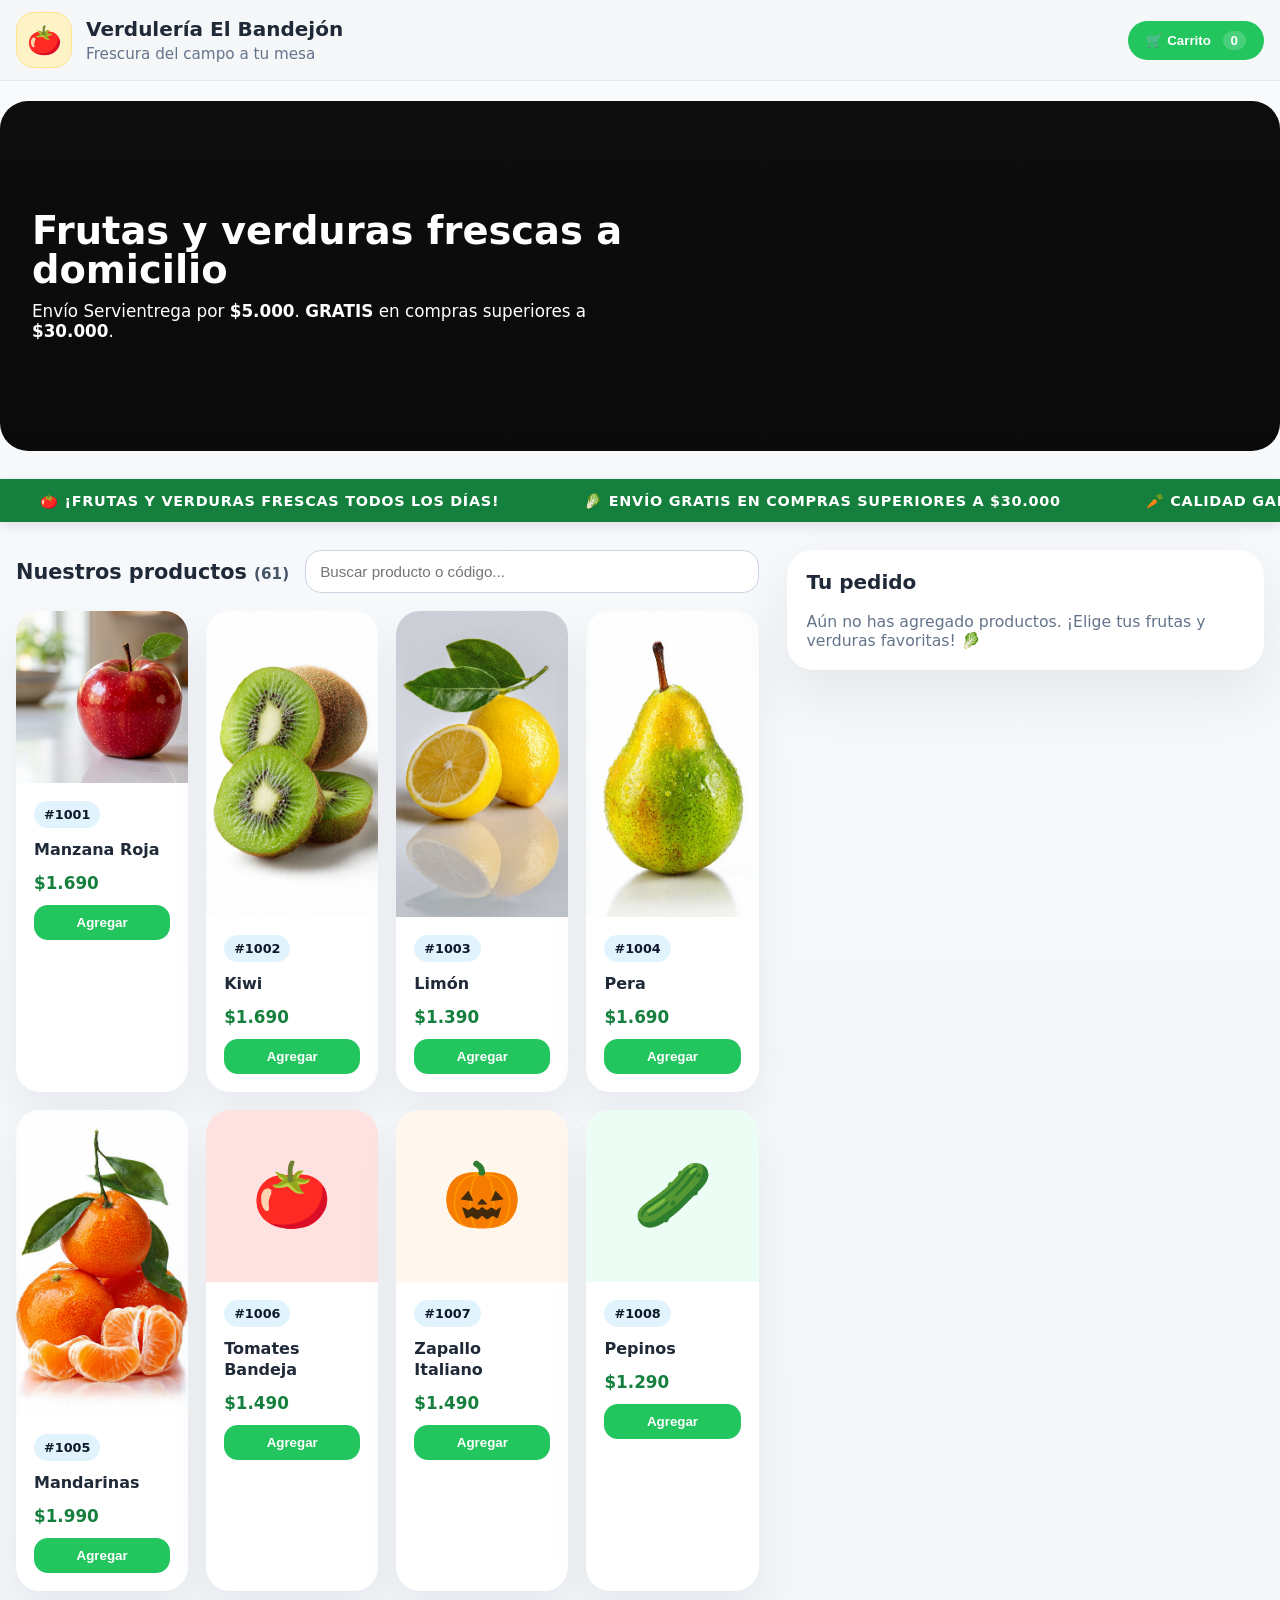
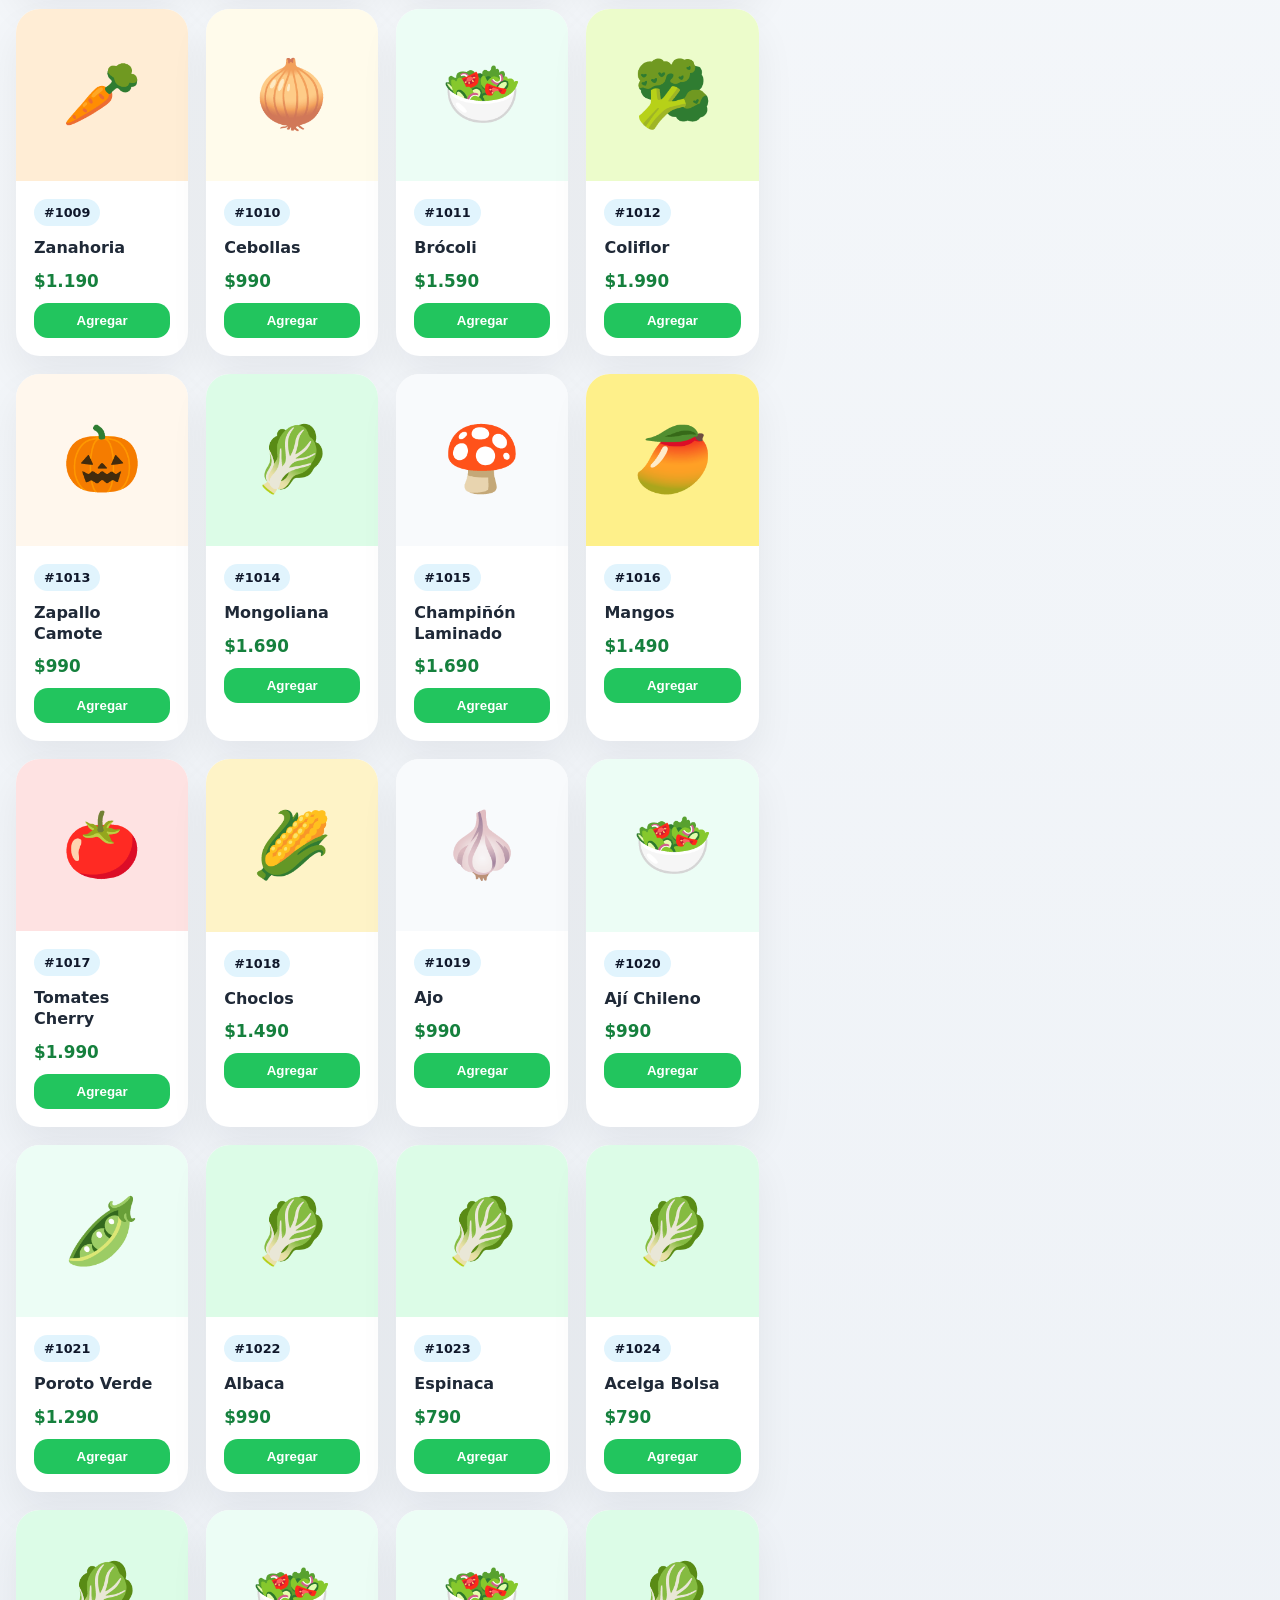
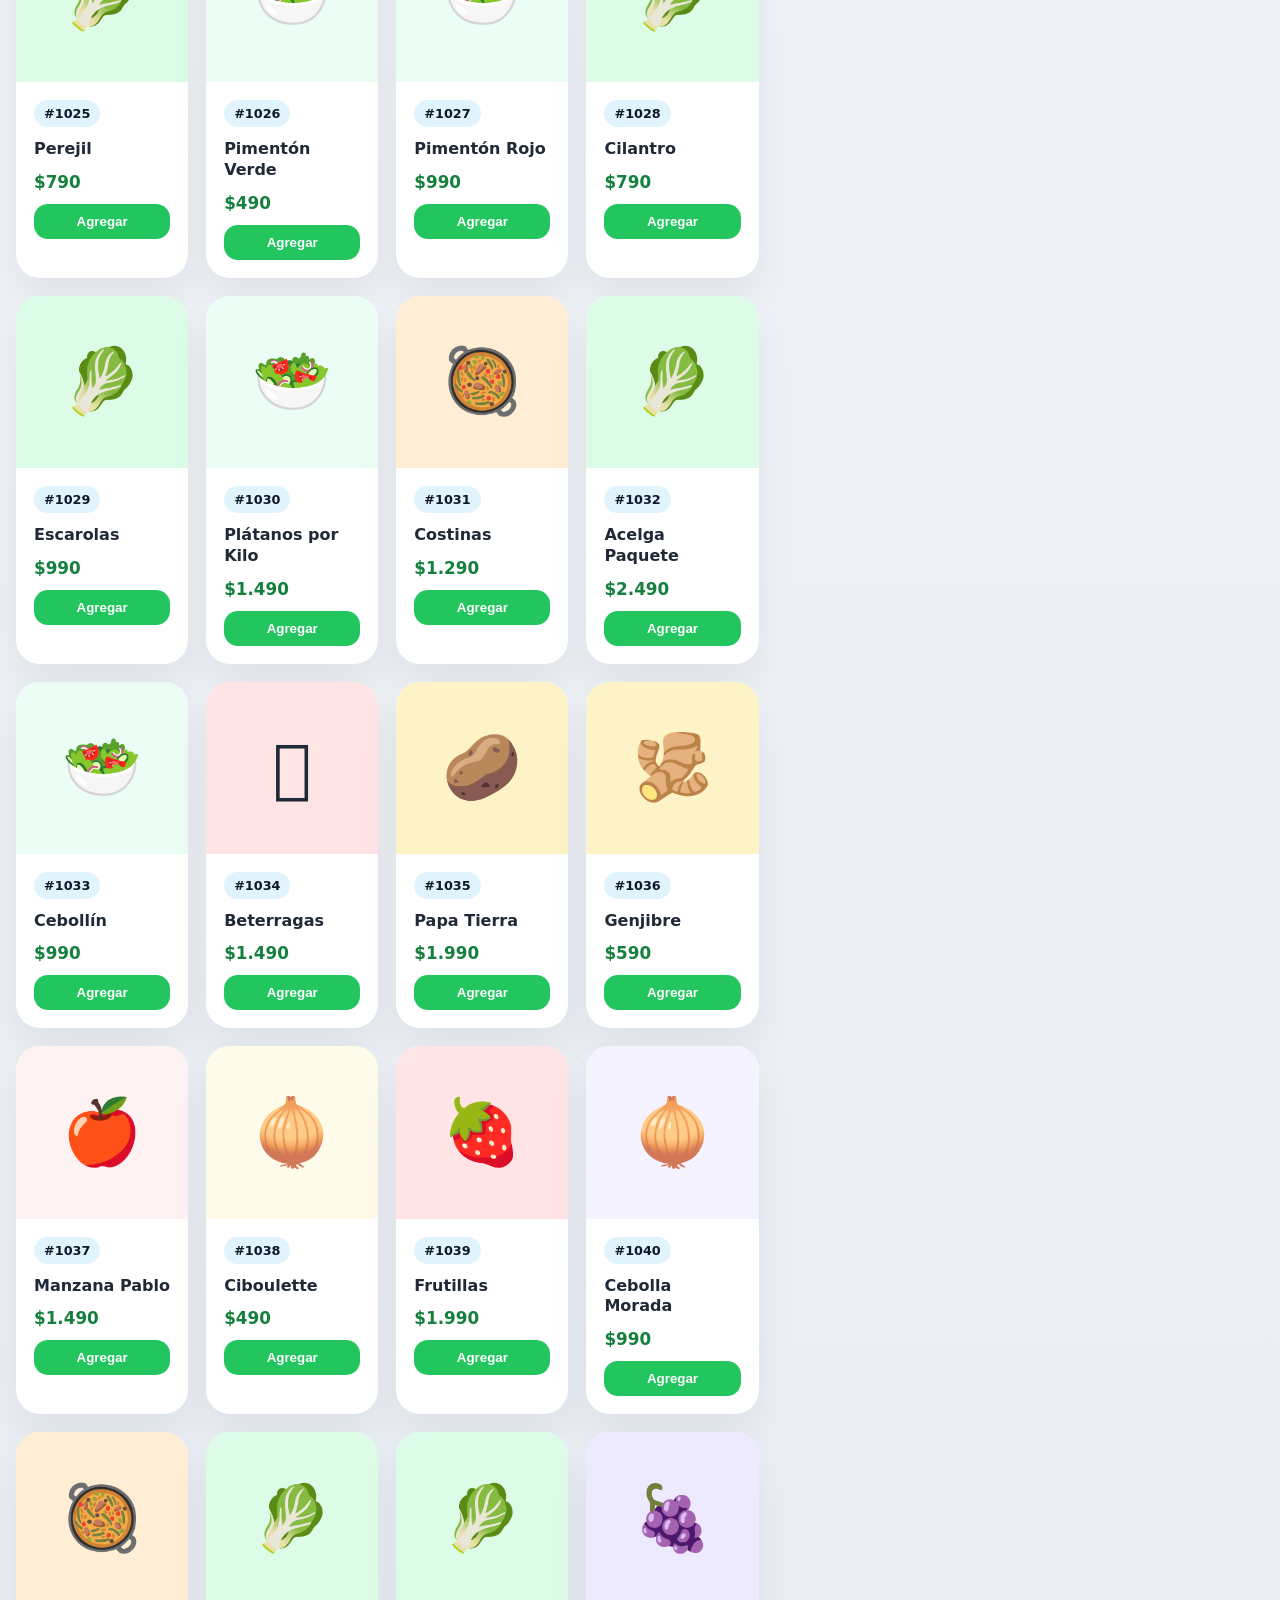
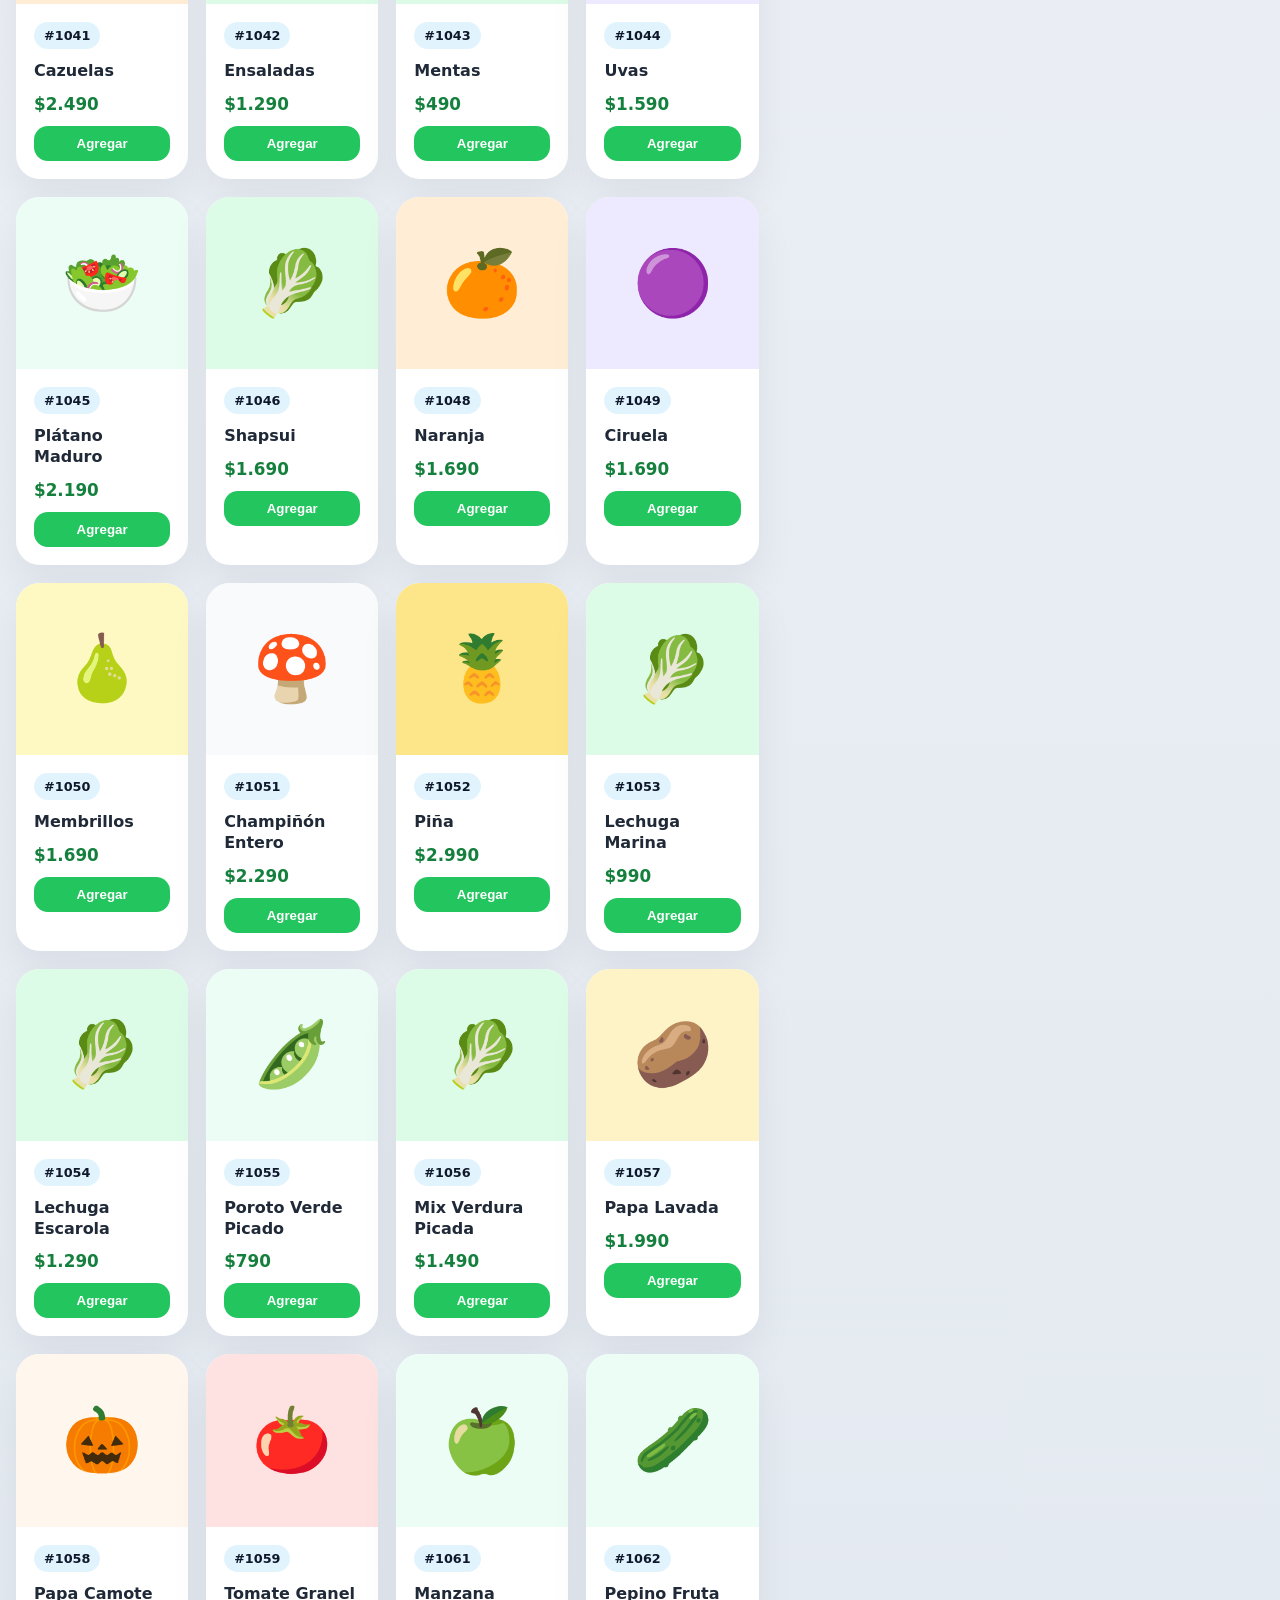
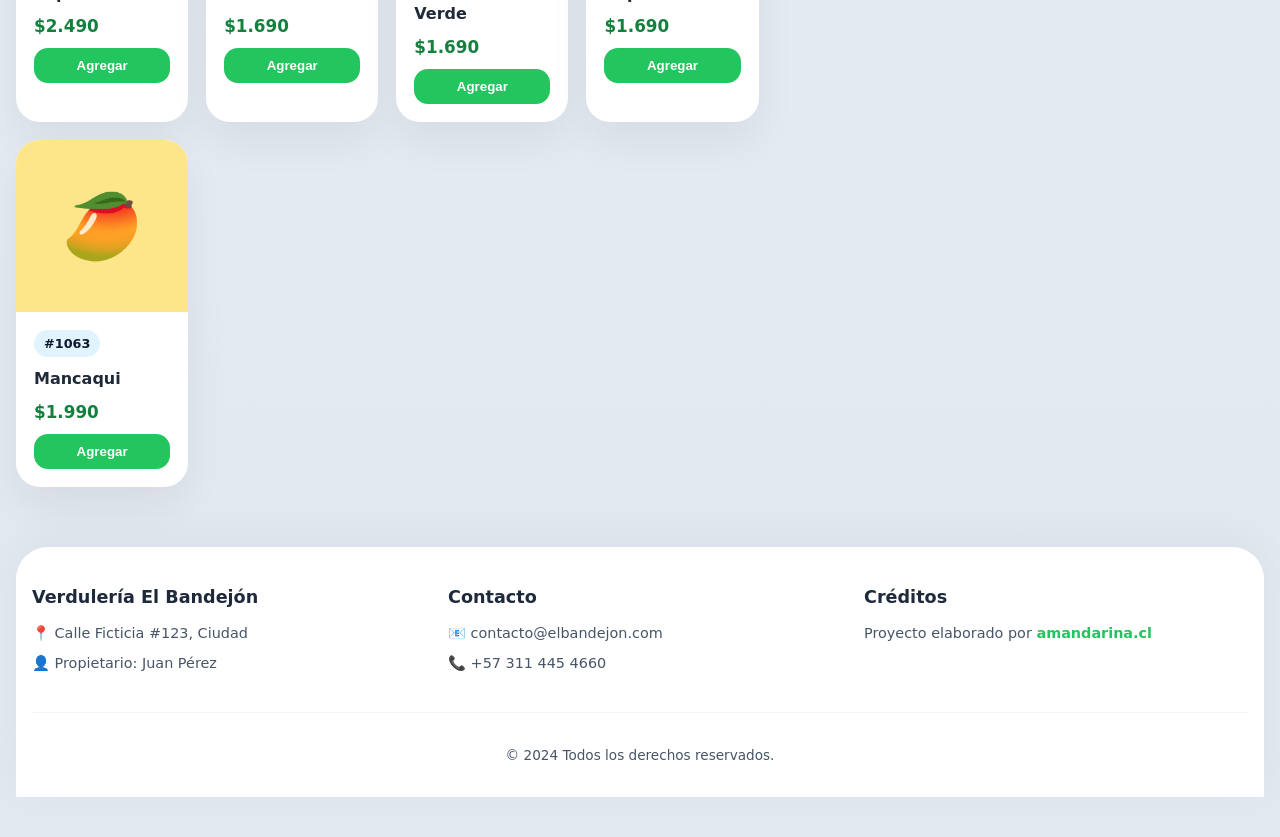
==== commit f5aece5c: "t3" ====
--- a/index.html
+++ b/index.html
@@ -4,520 +4,7 @@
     <meta charset="UTF-8" />
     <meta name="viewport" content="width=device-width, initial-scale=1.0" />
     <title>Verdulería El Bandejón</title>
-    <style>
-      :root {
-        color-scheme: light;
-        font-family: Inter, system-ui, -apple-system, BlinkMacSystemFont, "Segoe UI", sans-serif;
-        background: #f6f7f9;
-        color: #1f2937;
-      }
-
-      * {
-        box-sizing: border-box;
-      }
-
-      body {
-        margin: 0;
-        min-height: 100vh;
-        background: linear-gradient(180deg, #f8fafc 0%, #e2e8f0 100%);
-      }
-
-      .page {
-        max-width: 1280px;
-        margin: 0 auto;
-        padding: 0 16px 40px;
-      }
-
-      .site-header {
-        display: flex;
-        align-items: center;
-        justify-content: space-between;
-        gap: 16px;
-        padding: 12px 16px;
-        position: sticky;
-        top: 0;
-        z-index: 1000;
-        background: rgba(246, 247, 249, 0.95);
-        backdrop-filter: blur(8px);
-        margin: 0 -16px 20px;
-        border-bottom: 1px solid #e2e8f0;
-      }
-
-      .brand {
-        display: flex;
-        align-items: center;
-        gap: 14px;
-      }
-
-      .logo {
-        width: 56px;
-        height: 56px;
-        border-radius: 18px;
-        display: grid;
-        place-items: center;
-        background: #fef3c7;
-        border: 1px solid #fde68a;
-        font-size: 28px;
-      }
-
-      .brand h1 {
-        margin: 0;
-        font-size: 1.25rem;
-      }
-
-      .brand p {
-        margin: 4px 0 0;
-        color: #64748b;
-        font-size: 0.95rem;
-      }
-
-      .cart-button {
-        border: 0;
-        background: #22c55e;
-        color: white;
-        padding: 12px 18px;
-        border-radius: 999px;
-        font-weight: 600;
-        cursor: pointer;
-        transition: transform 0.2s ease, background 0.2s ease;
-      }
-
-      .cart-button:hover {
-        transform: translateY(-1px);
-        background: #16a34a;
-      }
-
-      .cart-button span {
-        margin-left: 8px;
-        background: rgba(255, 255, 255, 0.18);
-        padding: 2px 8px;
-        border-radius: 999px;
-      }
-
-      .hero {
-        margin: 0 -16px 28px;
-        padding: 48px 32px;
-        background: linear-gradient(rgba(0, 0, 0, 0.5), rgba(0, 0, 0, 0.6)), url('https://images.unsplash.com/photo-1542838132-92c53300491e?q=80&w=2000&auto=format&fit=crop') center/cover no-repeat;
-        background-color: #1a1a1a;
-        border-radius: 28px;
-        position: relative;
-        overflow: hidden;
-        min-height: 220px;
-        display: flex;
-        align-items: center;
-      }
-
-      @media (min-width: 768px) {
-        .hero { min-height: 350px; }
-      }
-
-      .promo-ticker {
-        width: 100vw;
-        margin-left: calc(-50vw + 50%);
-        background: #15803d;
-        color: white;
-        padding: 12px 0;
-        overflow: hidden;
-        white-space: nowrap;
-        margin-bottom: 28px;
-        box-shadow: 0 4px 12px rgba(0, 0, 0, 0.1);
-      }
-
-      .ticker-content {
-        display: inline-block;
-        animation: ticker-animation 25s linear infinite;
-      }
-
-      .ticker-content span {
-        display: inline-block;
-        padding: 0 40px;
-        font-weight: 700;
-        text-transform: uppercase;
-        font-size: 0.9rem;
-        letter-spacing: 0.05em;
-      }
-
-      @keyframes ticker-animation {
-        0% { transform: translateX(100%); }
-        100% { transform: translateX(-100%); }
-      }
-
-      .hero-copy {
-        color: white;
-        max-width: 640px;
-      }
-
-      .hero-copy h2 {
-        margin: 0 0 12px;
-        font-size: clamp(2rem, 3vw, 3.25rem);
-        line-height: 1.02;
-      }
-
-      .hero-copy p {
-        margin: 0;
-        font-size: 1.05rem;
-      }
-
-      .content {
-        display: grid;
-        gap: 28px;
-        grid-template-columns: 1fr;
-      }
-
-      @media (min-width: 960px) {
-        .content { grid-template-columns: 1.4fr 0.9fr; }
-      }
-
-      .products-panel,
-      .cart-panel {
-        width: 100%;
-      }
-
-      .products-header {
-        display: flex;
-        flex-wrap: wrap;
-        justify-content: space-between;
-        gap: 16px;
-        align-items: center;
-        margin-bottom: 18px;
-      }
-
-      .products-header h3 {
-        margin: 0;
-        font-size: 1.3rem;
-      }
-
-      .products-header span {
-        color: #475569;
-        font-size: 0.95rem;
-      }
-
-      .search-wrapper {
-        min-width: 240px;
-        flex: 1;
-      }
-
-      .search-wrapper input {
-        width: 100%;
-        border: 1px solid #cbd5e1;
-        border-radius: 16px;
-        padding: 12px 14px;
-        font-size: 0.95rem;
-        outline: none;
-      }
-
-      .search-wrapper input:focus {
-        border-color: #22c55e;
-        box-shadow: 0 0 0 4px rgba(34, 197, 94, 0.12);
-      }
-
-      .products-grid {
-        display: grid;
-        grid-template-columns: 1fr;
-        gap: 18px;
-      }
-
-      @media (min-width: 480px) {
-        .products-grid { grid-template-columns: repeat(2, minmax(0, 1fr)); }
-      }
-
-      @media (min-width: 960px) {
-        .products-grid {
-          grid-template-columns: repeat(3, minmax(0, 1fr));
-        }
-      }
-
-      @media (min-width: 1200px) {
-        .products-grid {
-          grid-template-columns: repeat(4, minmax(0, 1fr));
-        }
-      }
-
-      .product-card {
-        border-radius: 24px;
-        overflow: hidden;
-        background: white;
-        box-shadow: 0 20px 40px rgba(15, 23, 42, 0.06);
-        display: flex;
-        flex-direction: column;
-      }
-
-      .product-image-container {
-        width: 100%;
-        aspect-ratio: 1 / 1;
-        display: flex;
-        align-items: center;
-        justify-content: center;
-        font-size: 4rem;
-      }
-
-      .product-image {
-        width: 100%;
-        height: 100%;
-        object-fit: cover;
-      }
-
-      .product-info {
-        padding: 18px;
-        display: grid;
-        gap: 12px;
-      }
-
-      .product-code {
-        display: inline-flex;
-        align-items: center;
-        justify-content: center;
-        padding: 6px 10px;
-        border-radius: 999px;
-        background: rgba(14, 165, 233, 0.12);
-        color: #0f172a;
-        font-size: 0.8rem;
-        font-weight: 700;
-        width: fit-content;
-      }
-
-      .product-name {
-        margin: 0;
-        font-size: 1rem;
-        line-height: 1.3;
-        font-weight: 700;
-      }
-
-      .product-price {
-        margin: 0;
-        font-size: 1.05rem;
-        font-weight: 800;
-        color: #15803d;
-      }
-
-      .product-actions {
-        display: grid;
-        gap: 10px;
-      }
-
-      .product-actions button,
-      .quantity-controls button {
-        border: 0;
-        cursor: pointer;
-        border-radius: 14px;
-        padding: 10px 14px;
-        font-weight: 700;
-      }
-
-      .product-actions button {
-        background: #22c55e;
-        color: white;
-      }
-
-      .product-actions button:hover {
-        background: #16a34a;
-      }
-
-      .quantity-controls {
-        display: grid;
-        grid-template-columns: repeat(3, minmax(0, 1fr));
-        gap: 8px;
-      }
-
-      .quantity-controls button {
-        background: #eef2ff;
-        color: #3730a3;
-      }
-
-      .quantity-controls span {
-        display: grid;
-        place-items: center;
-        font-weight: 700;
-        background: #f8fafc;
-      }
-
-      .cart-panel {
-        align-self: start;
-        scroll-margin-top: 80px;
-      }
-
-      @media (min-width: 960px) {
-        .cart-panel {
-          position: sticky;
-          top: 80px;
-        }
-      }
-
-      .cart-card {
-        border-radius: 26px;
-        background: white;
-        padding: 20px;
-        box-shadow: 0 25px 60px rgba(15, 23, 42, 0.08);
-      }
-
-      .cart-header {
-        display: flex;
-        justify-content: space-between;
-        align-items: center;
-        gap: 12px;
-        margin-bottom: 18px;
-      }
-
-      .cart-header h3 {
-        margin: 0;
-        font-size: 1.25rem;
-      }
-
-      .clear-button {
-        border: 0;
-        background: #f8d7da;
-        color: #b91c1c;
-        padding: 10px 16px;
-        border-radius: 14px;
-        cursor: pointer;
-      }
-
-      .clear-button:hover {
-        background: #fca5a5;
-      }
-
-      .cart-content {
-        display: grid;
-        gap: 14px;
-      }
-
-      .empty-cart {
-        margin: 0;
-        color: #64748b;
-        font-size: 0.98rem;
-      }
-
-      .cart-item {
-        display: grid;
-        grid-template-columns: 72px 1fr;
-        gap: 12px;
-        align-items: center;
-      }
-
-      .cart-item-img-container {
-        width: 72px;
-        height: 72px;
-        border-radius: 18px;
-        display: flex;
-        align-items: center;
-        justify-content: center;
-        overflow: hidden;
-        font-size: 1.5rem;
-      }
-
-      .cart-item img {
-        width: 100%;
-        height: 100%;
-        object-fit: cover;
-      }
-
-      .cart-item-info {
-        display: grid;
-        gap: 6px;
-      }
-
-      .cart-item-name {
-        margin: 0;
-        font-weight: 700;
-        font-size: 0.98rem;
-      }
-
-      .cart-item-meta {
-        margin: 0;
-        font-size: 0.86rem;
-        color: #64748b;
-      }
-
-      .cart-item-controls {
-        display: flex;
-        align-items: center;
-        gap: 6px;
-      }
-
-      .cart-item-controls button {
-        width: 34px;
-        height: 34px;
-        border-radius: 12px;
-        border: 1px solid #cbd5e1;
-        background: white;
-        color: #334155;
-        font-size: 1rem;
-      }
-
-      .cart-item-total {
-        font-weight: 700;
-        color: #0f172a;
-        justify-self: end;
-      }
-
-      .order-summary {
-        margin-top: 20px;
-        border-top: 1px solid #e2e8f0;
-        padding-top: 18px;
-        display: grid;
-        gap: 10px;
-      }
-
-      .summary-row {
-        display: flex;
-        justify-content: space-between;
-        gap: 12px;
-        font-size: 0.98rem;
-      }
-
-      .summary-row strong {
-        color: #0f172a;
-      }
-
-      .checkout-button {
-        width: 100%;
-        border: 0;
-        border-radius: 16px;
-        padding: 14px 18px;
-        background: #25d366;
-        color: white;
-        font-size: 1rem;
-        font-weight: 800;
-        cursor: pointer;
-      }
-
-      .checkout-button:disabled {
-        background: #94a3b8;
-        cursor: not-allowed;
-      }
-
-      .checkout-note {
-        margin: 0;
-        margin-top: 10px;
-        color: #475569;
-        font-size: 0.88rem;
-        text-align: center;
-      }
-
-      .toast {
-        position: fixed;
-        left: 50%;
-        bottom: 24px;
-        transform: translateX(-50%);
-        padding: 14px 18px;
-        border-radius: 18px;
-        background: rgba(15, 23, 42, 0.9);
-        color: white;
-        font-size: 0.95rem;
-        pointer-events: none;
-        opacity: 0;
-        transition: opacity 0.2s ease;
-        z-index: 1000;
-      }
-
-      .toast.show {
-        opacity: 1;
-      }
-
-      .hidden {
-        display: none !important;
-      }
-    </style>
+    <link rel="stylesheet" href="product-list.css" />
   </head>
   <body>
     <div class="page">
@@ -625,8 +112,8 @@
 
       const PRODUCTS = [
         ["1001", "Manzana Roja", 1690, "manzana.jpeg"],
-        ["1002", "Kiwi", 1690 ,"kiwi.jpeg"],
-        ["1003", "Limón", 1390,"limon.jpeg"],
+        ["1002", "Kiwi", 1690, "kiwi.jpeg"],
+        ["1003", "Limón", 1390, "limon.jpeg"],
         ["1004", "Pera", 1690, "pera.jpeg"],
         ["1005", "Mandarinas", 1990, "mandarina.jpeg"],
         ["1006", "Tomates Bandeja", 1490],
@@ -687,18 +174,20 @@
         ["1063", "Mancaqui", 1990],
       ];
 
-      const PRODUCTS_WITH_META = PRODUCTS.map(([code, name, price, imageUrl]) => {
-        const { emoji, color } = styleFor(name);
-
-        return {
-          code,
-          name,
-          price,
-          emoji,
-          bgColor: color,
-          image: imageUrl || "",
-        };
-      });
+      const PRODUCTS_WITH_META = PRODUCTS.map(
+        ([code, name, price, imageUrl]) => {
+          const { emoji, color } = styleFor(name);
+
+          return {
+            code,
+            name,
+            price,
+            emoji,
+            bgColor: color,
+            image: imageUrl || "",
+          };
+        },
+      );
 
       const cart = {};
       let loadingLocation = false;
@@ -715,7 +204,11 @@
       const cartButton = document.getElementById("cartButton");
 
       function formatCLP(n) {
-        return new Intl.NumberFormat("es-CL", { style: "currency", currency: "CLP", maximumFractionDigits: 0 }).format(n);
+        return new Intl.NumberFormat("es-CL", {
+          style: "currency",
+          currency: "CLP",
+          maximumFractionDigits: 0,
+        }).format(n);
       }
 
       function styleFor(name) {
@@ -741,7 +234,11 @@
           [/aji|pimenton rojo/, "🌶️", "#fee2e2"],
           [/pimenton verde/, "🫑", "#dcfce7"],
           [/poroto/, "🫛", "#ecfdf5"],
-          [/albaca|espinaca|acelga|perejil|cilantro|escarola|menta|lechuga|mix verdura|shapsui|mongoliana|ensalada/, "🥬", "#dcfce7"],
+          [
+            /albaca|espinaca|acelga|perejil|cilantro|escarola|menta|lechuga|mix verdura|shapsui|mongoliana|ensalada/,
+            "🥬",
+            "#dcfce7",
+          ],
           [/platano/, "🍌", "#fef9c3"],
           [/costina|cazuela/, "🥘", "#ffedd5"],
           [/beterraga/, "🫜", "#ffe4e6"],
@@ -775,8 +272,12 @@
       function buildMessage(locationLine) {
         const items = Object.entries(cart)
           .map(([code, qty]) => {
-            const product = PRODUCTS_WITH_META.find((item) => item.code === code);
-            return product ? `• [${product.code}] ${product.name} x${qty} — ${formatCLP(product.price * qty)}` : null;
+            const product = PRODUCTS_WITH_META.find(
+              (item) => item.code === code,
+            );
+            return product
+              ? `• [${product.code}] ${product.name} x${qty} — ${formatCLP(product.price * qty)}`
+              : null;
           })
           .filter(Boolean)
           .join("\n");
@@ -785,7 +286,12 @@
           const product = PRODUCTS_WITH_META.find((item) => item.code === code);
           return product ? sum + product.price * qty : sum;
         }, 0);
-        const shipping = subtotal === 0 ? 0 : subtotal >= FREE_SHIPPING_THRESHOLD ? 0 : SHIPPING_COST;
+        const shipping =
+          subtotal === 0
+            ? 0
+            : subtotal >= FREE_SHIPPING_THRESHOLD
+              ? 0
+              : SHIPPING_COST;
         const total = subtotal + shipping;
 
         return [
@@ -832,12 +338,18 @@
             renderCart();
           },
           () => {
-            sendWhatsApp(buildMessage("📍 *Ubicación:* El cliente no permitió el acceso a GPS"));
-            notify("No pudimos obtener tu ubicación. Enviamos el pedido sin GPS.");
+            sendWhatsApp(
+              buildMessage(
+                "📍 *Ubicación:* El cliente no permitió el acceso a GPS",
+              ),
+            );
+            notify(
+              "No pudimos obtener tu ubicación. Enviamos el pedido sin GPS.",
+            );
             loadingLocation = false;
             renderCart();
           },
-          { enableHighAccuracy: true, timeout: 10000, maximumAge: 0 }
+          { enableHighAccuracy: true, timeout: 10000, maximumAge: 0 },
         );
       }
 
@@ -891,26 +403,34 @@
           const hasImage = !!product.image;
           card.innerHTML = `
             <div class="product-image-container" style="background-color: ${product.bgColor}">
-              ${hasImage ? `
+              ${
+                hasImage
+                  ? `
                 <img src="${product.image}" alt="${product.name}" class="product-image" 
                      onerror="console.warn('No se pudo cargar la imagen:', '${product.image}'); this.style.display='none'; this.nextElementSibling.style.display='flex'" />
                 <div class="product-emoji-fallback" style="display:none">${product.emoji}</div>
-              ` : `
+              `
+                  : `
                 <div class="product-emoji-fallback" style="display:flex">${product.emoji}</div>
-              `}
+              `
+              }
             </div>
             <div class="product-info">
               <span class="product-code">#${product.code}</span>
               <h4 class="product-name">${product.name}</h4>
               <p class="product-price">${formatCLP(product.price)}</p>
               <div class="product-actions">
-                ${qty === 0 ? `<button data-action="add" data-code="${product.code}">Agregar</button>` : `
+                ${
+                  qty === 0
+                    ? `<button data-action="add" data-code="${product.code}">Agregar</button>`
+                    : `
                   <div class="quantity-controls">
                     <button data-action="remove" data-code="${product.code}">−</button>
                     <span>${qty}</span>
                     <button data-action="add" data-code="${product.code}">+</button>
                   </div>
-                `}
+                `
+                }
               </div>
             </div>
           `;
@@ -937,11 +457,17 @@
           const product = PRODUCTS_WITH_META.find((item) => item.code === code);
           return product ? sum + product.price * qty : sum;
         }, 0);
-        const shipping = subtotal === 0 ? 0 : subtotal >= FREE_SHIPPING_THRESHOLD ? 0 : SHIPPING_COST;
+        const shipping =
+          subtotal === 0
+            ? 0
+            : subtotal >= FREE_SHIPPING_THRESHOLD
+              ? 0
+              : SHIPPING_COST;
         const total = subtotal + shipping;
 
         if (entries.length === 0) {
-          cartContent.innerHTML = '<p class="empty-cart">Aún no has agregado productos. ¡Elige tus frutas y verduras favoritas! 🥬</p>';
+          cartContent.innerHTML =
+            '<p class="empty-cart">Aún no has agregado productos. ¡Elige tus frutas y verduras favoritas! 🥬</p>';
           clearButton.classList.add("hidden");
           return;
         }
@@ -950,19 +476,25 @@
 
         const lines = entries
           .map(([code, qty]) => {
-            const product = PRODUCTS_WITH_META.find((item) => item.code === code);
+            const product = PRODUCTS_WITH_META.find(
+              (item) => item.code === code,
+            );
             if (!product) return "";
             const hasImage = !!product.image;
             return `
               <div class="cart-item">
                 <div class="cart-item-img-container" style="background-color: ${product.bgColor}">
-                  ${hasImage ? `
+                  ${
+                    hasImage
+                      ? `
                     <img src="${product.image}" alt="${product.name}"
                          onerror="this.style.display='none'; this.nextElementSibling.style.display='flex'" />
                     <div class="cart-emoji-fallback" style="display:none">${product.emoji}</div>
-                  ` : `
+                  `
+                      : `
                     <div class="cart-emoji-fallback" style="display:flex">${product.emoji}</div>
-                  `}
+                  `
+                  }
                 </div>
                 <div class="cart-item-info">
                   <p class="cart-item-name">${product.name}</p>
@@ -991,18 +523,20 @@
 
         cartContent.innerHTML = lines + summary;
 
-        cartContent.querySelectorAll("button[data-action]").forEach((button) => {
-          const action = button.dataset.action;
-          const code = button.dataset.code;
-          button.addEventListener("click", () => {
-            if (action === "add") addProduct(code);
-            if (action === "remove") removeProduct(code);
+        cartContent
+          .querySelectorAll("button[data-action]")
+          .forEach((button) => {
+            const action = button.dataset.action;
+            const code = button.dataset.code;
+            button.addEventListener("click", () => {
+              if (action === "add") addProduct(code);
+              if (action === "remove") removeProduct(code);
+            });
           });
-        });
 
         const checkoutButton = document.getElementById("checkoutButton");
         if (checkoutButton) {
-            checkoutButton.addEventListener("click", handleCheckout);
+          checkoutButton.addEventListener("click", handleCheckout);
         }
       }
 
@@ -1013,7 +547,9 @@
 
       clearButton.addEventListener("click", clearCart);
       cartButton.addEventListener("click", () => {
-        document.getElementById("carrito").scrollIntoView({ behavior: "smooth" });
+        document
+          .getElementById("carrito")
+          .scrollIntoView({ behavior: "smooth" });
       });
 
       renderProducts();
@@ -1021,893 +557,3 @@
     </script>
   </body>
 </html>
-        white-space: nowrap;
-        margin-bottom: 28px;
-        box-shadow: 0 4px 12px rgba(0, 0, 0, 0.1);
-      }
-
-      .ticker-content {
-        display: inline-block;
-        animation: ticker-animation 25s linear infinite;
-      }
-
-      .ticker-content span {
-        display: inline-block;
-        padding: 0 40px;
-        font-weight: 700;
-        text-transform: uppercase;
-        font-size: 0.9rem;
-        letter-spacing: 0.05em;
-      }
-
-      @keyframes ticker-animation {
-        0% { transform: translateX(100%); }
-        100% { transform: translateX(-100%); }
-      }
-
-      .hero-copy {
-        color: white;
-        max-width: 640px;
-      }
-
-      .hero-copy h2 {
-        margin: 0 0 12px;
-        font-size: clamp(2rem, 3vw, 3.25rem);
-        line-height: 1.02;
-      }
-
-      .hero-copy p {
-        margin: 0;
-        font-size: 1.05rem;
-      }
-
-      .content {
-        display: grid;
-        gap: 28px;
-        grid-template-columns: 1.4fr 0.9fr;
-      }
-
-      .products-panel,
-      .cart-panel {
-        width: 100%;
-      }
-
-      .products-header {
-        display: flex;
-        flex-wrap: wrap;
-        justify-content: space-between;
-        gap: 16px;
-        align-items: center;
-        margin-bottom: 18px;
-      }
-
-      .products-header h3 {
-        margin: 0;
-        font-size: 1.3rem;
-      }
-
-      .products-header span {
-        color: #475569;
-        font-size: 0.95rem;
-      }
-
-      .search-wrapper {
-        min-width: 240px;
-        flex: 1;
-      }
-
-      .search-wrapper input {
-        width: 100%;
-        border: 1px solid #cbd5e1;
-        border-radius: 16px;
-        padding: 12px 14px;
-        font-size: 0.95rem;
-        outline: none;
-      }
-
-      .search-wrapper input:focus {
-        border-color: #22c55e;
-        box-shadow: 0 0 0 4px rgba(34, 197, 94, 0.12);
-      }
-
-      .products-grid {
-        display: grid;
-        grid-template-columns: repeat(2, minmax(0, 1fr));
-        gap: 18px;
-      }
-
-      @media (min-width: 900px) {
-        .products-grid {
-          grid-template-columns: repeat(3, minmax(0, 1fr));
-        }
-      }
-
-      @media (min-width: 1200px) {
-        .products-grid {
-          grid-template-columns: repeat(4, minmax(0, 1fr));
-        }
-      }
-
-      .product-card {
-        border-radius: 24px;
-        overflow: hidden;
-        background: white;
-        box-shadow: 0 20px 40px rgba(15, 23, 42, 0.06);
-        display: flex;
-        flex-direction: column;
-      }
-
-      .product-image-container {
-        width: 100%;
-        aspect-ratio: 1 / 1;
-        display: flex;
-        align-items: center;
-        justify-content: center;
-        font-size: 4rem;
-      }
-
-      .product-image {
-        width: 100%;
-        height: 100%;
-        object-fit: cover;
-      }
-
-      .product-info {
-        padding: 18px;
-        display: grid;
-        gap: 12px;
-      }
-
-      .product-code {
-        display: inline-flex;
-        align-items: center;
-        justify-content: center;
-        padding: 6px 10px;
-        border-radius: 999px;
-        background: rgba(14, 165, 233, 0.12);
-        color: #0f172a;
-        font-size: 0.8rem;
-        font-weight: 700;
-        width: fit-content;
-      }
-
-      .product-name {
-        margin: 0;
-        font-size: 1rem;
-        line-height: 1.3;
-        font-weight: 700;
-      }
-
-      .product-price {
-        margin: 0;
-        font-size: 1.05rem;
-        font-weight: 800;
-        color: #15803d;
-      }
-
-      .product-actions {
-        display: grid;
-        gap: 10px;
-      }
-
-      .product-actions button,
-      .quantity-controls button {
-        border: 0;
-        cursor: pointer;
-        border-radius: 14px;
-        padding: 10px 14px;
-        font-weight: 700;
-      }
-
-      .product-actions button {
-        background: #22c55e;
-        color: white;
-      }
-
-      .product-actions button:hover {
-        background: #16a34a;
-      }
-
-      .quantity-controls {
-        display: grid;
-        grid-template-columns: repeat(3, minmax(0, 1fr));
-        gap: 8px;
-      }
-
-      .quantity-controls button {
-        background: #eef2ff;
-        color: #3730a3;
-      }
-
-      .quantity-controls span {
-        display: grid;
-        place-items: center;
-        font-weight: 700;
-        background: #f8fafc;
-      }
-
-      .cart-panel {
-        position: sticky;
-        top: 24px;
-        align-self: start;
-      }
-
-      .cart-card {
-        border-radius: 26px;
-        background: white;
-        padding: 20px;
-        box-shadow: 0 25px 60px rgba(15, 23, 42, 0.08);
-      }
-
-      .cart-header {
-        display: flex;
-        justify-content: space-between;
-        align-items: center;
-        gap: 12px;
-        margin-bottom: 18px;
-      }
-
-      .cart-header h3 {
-        margin: 0;
-        font-size: 1.25rem;
-      }
-
-      .clear-button {
-        border: 0;
-        background: #f8d7da;
-        color: #b91c1c;
-        padding: 10px 16px;
-        border-radius: 14px;
-        cursor: pointer;
-      }
-
-      .clear-button:hover {
-        background: #fca5a5;
-      }
-
-      .cart-content {
-        display: grid;
-        gap: 14px;
-      }
-
-      .empty-cart {
-        margin: 0;
-        color: #64748b;
-        font-size: 0.98rem;
-      }
-
-      .cart-item {
-        display: grid;
-        grid-template-columns: 72px 1fr;
-        gap: 12px;
-        align-items: center;
-      }
-
-      .cart-item-img-container {
-        width: 72px;
-        height: 72px;
-        border-radius: 18px;
-        display: flex;
-        align-items: center;
-        justify-content: center;
-        overflow: hidden;
-        font-size: 1.5rem;
-      }
-
-      .cart-item img {
-        width: 100%;
-        height: 100%;
-        object-fit: cover;
-      }
-
-      .cart-item-info {
-        display: grid;
-        gap: 6px;
-      }
-
-      .cart-item-name {
-        margin: 0;
-        font-weight: 700;
-        font-size: 0.98rem;
-      }
-
-      .cart-item-meta {
-        margin: 0;
-        font-size: 0.86rem;
-        color: #64748b;
-      }
-
-      .cart-item-controls {
-        display: flex;
-        align-items: center;
-        gap: 6px;
-      }
-
-      .cart-item-controls button {
-        width: 34px;
-        height: 34px;
-        border-radius: 12px;
-        border: 1px solid #cbd5e1;
-        background: white;
-        color: #334155;
-        font-size: 1rem;
-      }
-
-      .cart-item-total {
-        font-weight: 700;
-        color: #0f172a;
-        justify-self: end;
-      }
-
-      .order-summary {
-        margin-top: 20px;
-        border-top: 1px solid #e2e8f0;
-        padding-top: 18px;
-        display: grid;
-        gap: 10px;
-      }
-
-      .summary-row {
-        display: flex;
-        justify-content: space-between;
-        gap: 12px;
-        font-size: 0.98rem;
-      }
-
-      .summary-row strong {
-        color: #0f172a;
-      }
-
-      .checkout-button {
-        width: 100%;
-        border: 0;
-        border-radius: 16px;
-        padding: 14px 18px;
-        background: #25d366;
-        color: white;
-        font-size: 1rem;
-        font-weight: 800;
-        cursor: pointer;
-      }
-
-      .checkout-button:disabled {
-        background: #94a3b8;
-        cursor: not-allowed;
-      }
-
-      .checkout-note {
-        margin: 0;
-        margin-top: 10px;
-        color: #475569;
-        font-size: 0.88rem;
-        text-align: center;
-      }
-
-      .toast {
-        position: fixed;
-        left: 50%;
-        bottom: 24px;
-        transform: translateX(-50%);
-        padding: 14px 18px;
-        border-radius: 18px;
-        background: rgba(15, 23, 42, 0.9);
-        color: white;
-        font-size: 0.95rem;
-        pointer-events: none;
-        opacity: 0;
-        transition: opacity 0.2s ease;
-        z-index: 1000;
-      }
-
-      .toast.show {
-        opacity: 1;
-      }
-
-      .hidden {
-        display: none !important;
-      }
-    </style>
-  </head>
-  <body>
-    <div class="page">
-      <header class="site-header">
-        <div class="brand">
-          <div class="logo">🍅</div>
-          <div>
-            <h1>Verdulería El Bandejón</h1>
-            <p>Frescura del campo a tu mesa</p>
-          </div>
-        </div>
-        <button class="cart-button" id="cartButton">
-          🛒 Carrito <span id="cartCounter">0</span>
-        </button>
-      </header>
-
-      <section class="hero">
-        <div class="hero-copy">
-          <h2>Frutas y verduras frescas a domicilio</h2>
-          <p>
-            Envío Servientrega por <strong>$5.000</strong>.
-            <strong>GRATIS</strong> en compras superiores a
-            <strong>$30.000</strong>.
-          </p>
-        </div>
-      </section>
-
-      <div class="promo-ticker">
-        <div class="ticker-content">
-          <span>🍅 ¡Frutas y verduras frescas todos los días!</span>
-          <span>🥬 Envío GRATIS en compras superiores a $30.000</span>
-          <span>🥕 Calidad garantizada desde el campo a tu mesa</span>
-          <span>🌽 Descuentos especiales los fines de semana</span>
-        </div>
-      </div>
-
-      <main class="content">
-        <section class="products-panel">
-          <div class="products-header">
-            <div>
-              <h3>Nuestros productos <span id="productCount"></span></h3>
-            </div>
-            <div class="search-wrapper">
-              <input
-                type="search"
-                id="searchInput"
-                placeholder="Buscar producto o código..."
-              />
-            </div>
-          </div>
-
-          <div class="products-grid" id="productsGrid"></div>
-          <p class="empty-state hidden" id="emptyState"></p>
-        </section>
-
-        <aside class="cart-panel" id="carrito">
-          <div class="cart-card">
-            <div class="cart-header">
-              <h3>Tu pedido</h3>
-              <button class="clear-button hidden" id="clearButton">
-                Vaciar
-              </button>
-            </div>
-            <div id="cartContent" class="cart-content">
-              <p class="empty-cart">
-                Aún no has agregado productos. ¡Elige tus frutas y verduras
-                favoritas! 🥬
-              </p>
-            </div>
-          </div>
-        </aside>
-      </main>
-
-      <footer class="site-footer">
-        <div class="footer-grid">
-          <div class="footer-section">
-            <h4>Verdulería El Bandejón</h4>
-            <p>📍 Calle Ficticia #123, Ciudad</p>
-            <p>👤 Propietario: Juan Pérez</p>
-          </div>
-          <div class="footer-section">
-            <h4>Contacto</h4>
-            <p>📧 contacto@elbandejon.com</p>
-            <p>📞 +57 311 445 4660</p>
-          </div>
-          <div class="footer-section">
-            <h4>Créditos</h4>
-            <p>
-              Proyecto elaborado por
-              <a href="https://amandarina.cl" target="_blank">amandarina.cl</a>
-            </p>
-          </div>
-        </div>
-        <div class="footer-bottom">
-          <p>© 2024 Todos los derechos reservados.</p>
-        </div>
-      </footer>
-    </div>
-
-    <div class="toast hidden" id="toast"></div>
-    <script src="product-list.js"></script>
-    <script>
-      const WHATSAPP_NUMBER = "573114454660";
-      const SHIPPING_COST = 5000;
-      const FREE_SHIPPING_THRESHOLD = 30000;
-
-      const PRODUCTS = [
-        ["1001", "Manzana Roja", 1690, "src/manzana.jpeg"],
-        ["1002", "Kiwi", 1690 ,"src/kiwi.jpeg"],
-        ["1003", "Limón", 1390,"src/limon.jpeg"],
-        ["1004", "Pera", 1690, "src/pera.jpeg"],
-        ["1005", "Mandarinas", 1990, "src/mandarina.jpeg"],
-        ["1006", "Tomates Bandeja", 1490],
-        ["1007", "Zapallo Italiano", 1490],
-        ["1008", "Pepinos", 1290],
-        ["1009", "Zanahoria", 1190],
-        ["1010", "Cebollas", 990],
-        ["1011", "Brócoli", 1590],
-        ["1012", "Coliflor", 1990],
-        ["1013", "Zapallo Camote", 990],
-        ["1014", "Mongoliana", 1690],
-        ["1015", "Champiñón Laminado", 1690],
-        ["1016", "Mangos", 1490],
-        ["1017", "Tomates Cherry", 1990],
-        ["1018", "Choclos", 1490],
-        ["1019", "Ajo", 990],
-        ["1020", "Ají Chileno", 990],
-        ["1021", "Poroto Verde", 1290],
-        ["1022", "Albaca", 990],
-        ["1023", "Espinaca", 790],
-        ["1024", "Acelga Bolsa", 790],
-        ["1025", "Perejil", 790],
-        ["1026", "Pimentón Verde", 490],
-        ["1027", "Pimentón Rojo", 990],
-        ["1028", "Cilantro", 790],
-        ["1029", "Escarolas", 990],
-        ["1030", "Plátanos por Kilo", 1490],
-        ["1031", "Costinas", 1290],
-        ["1032", "Acelga Paquete", 2490],
-        ["1033", "Cebollín", 990],
-        ["1034", "Beterragas", 1490],
-        ["1035", "Papa Tierra", 1990],
-        ["1036", "Genjibre", 590],
-        ["1037", "Manzana Pablo", 1490],
-        ["1038", "Ciboulette", 490],
-        ["1039", "Frutillas", 1990],
-        ["1040", "Cebolla Morada", 990],
-        ["1041", "Cazuelas", 2490],
-        ["1042", "Ensaladas", 1290],
-        ["1043", "Mentas", 490],
-        ["1044", "Uvas", 1590],
-        ["1045", "Plátano Maduro", 2190],
-        ["1046", "Shapsui", 1690],
-        ["1048", "Naranja", 1690],
-        ["1049", "Ciruela", 1690],
-        ["1050", "Membrillos", 1690],
-        ["1051", "Champiñón Entero", 2290],
-        ["1052", "Piña", 2990],
-        ["1053", "Lechuga Marina", 990],
-        ["1054", "Lechuga Escarola", 1290],
-        ["1055", "Poroto Verde Picado", 790],
-        ["1056", "Mix Verdura Picada", 1490],
-        ["1057", "Papa Lavada", 1990],
-        ["1058", "Papa Camote", 2490],
-        ["1059", "Tomate Granel", 1690],
-        ["1061", "Manzana Verde", 1690],
-        ["1062", "Pepino Fruta", 1690],
-        ["1063", "Mancaqui", 1990],
-      ];
-
-      const PRODUCTS_WITH_META = PRODUCTS.map(([code, name, price, imageUrl]) => {
-        const { emoji, color } = styleFor(name);
-
-        return {
-          code,
-          name,
-          price,
-          emoji,
-          bgColor: color,
-          image: imageUrl || "",
-        };
-      });
-
-      const cart = {};
-      let loadingLocation = false;
-      let query = "";
-
-      const productsGrid = document.getElementById("productsGrid");
-      const productCount = document.getElementById("productCount");
-      const cartCounter = document.getElementById("cartCounter");
-      const cartContent = document.getElementById("cartContent");
-      const clearButton = document.getElementById("clearButton");
-      const emptyState = document.getElementById("emptyState");
-      const toast = document.getElementById("toast");
-      const searchInput = document.getElementById("searchInput");
-      const cartButton = document.getElementById("cartButton");
-
-      function formatCLP(n) {
-        return new Intl.NumberFormat("es-CL", { style: "currency", currency: "CLP", maximumFractionDigits: 0 }).format(n);
-      }
-
-      function styleFor(name) {
-        const n = name.toLowerCase();
-        const list = [
-          [/manzana roja|manzana pablo/, "🍎", "#fef2f2"],
-          [/manzana verde/, "🍏", "#ecfdf5"],
-          [/kiwi/, "🥝", "#f0fdf4"],
-          [/lim[oó]n/, "🍋", "#fef9c3"],
-          [/pera/, "🍐", "#fefce8"],
-          [/mandarina|naranja/, "🍊", "#ffedd5"],
-          [/tomate/, "🍅", "#fee2e2"],
-          [/zapallo|camote/, "🎃", "#fff7ed"],
-          [/pepino/, "🥒", "#ecfdf5"],
-          [/zanahoria/, "🥕", "#ffedd5"],
-          [/cebolla morada/, "🧅", "#f5f3ff"],
-          [/cebolla|cebollin|ciboulette/, "🧅", "#fffbeb"],
-          [/brocoli|coliflor/, "🥦", "#ecfccb"],
-          [/champi/, "🍄", "#f8fafc"],
-          [/mango/, "🥭", "#fef08a"],
-          [/choclo/, "🌽", "#fef3c7"],
-          [/ajo/, "🧄", "#f8fafc"],
-          [/aji|pimenton rojo/, "🌶️", "#fee2e2"],
-          [/pimenton verde/, "🫑", "#dcfce7"],
-          [/poroto/, "🫛", "#ecfdf5"],
-          [/albaca|espinaca|acelga|perejil|cilantro|escarola|menta|lechuga|mix verdura|shapsui|mongoliana|ensalada/, "🥬", "#dcfce7"],
-          [/platano/, "🍌", "#fef9c3"],
-          [/costina|cazuela/, "🥘", "#ffedd5"],
-          [/beterraga/, "🫜", "#ffe4e6"],
-          [/papa/, "🥔", "#fef3c7"],
-          [/genjibre/, "🫚", "#fef3c7"],
-          [/frutilla/, "🍓", "#ffe4e6"],
-          [/uva/, "🍇", "#ede9fe"],
-          [/ciruela/, "🟣", "#ede9fe"],
-          [/membrillo/, "🍐", "#fef9c3"],
-          [/pi[nñ]a/, "🍍", "#fde68a"],
-          [/mancaqui/, "🥭", "#fde68a"],
-        ];
-        for (const [re, emoji, color] of list) {
-          if (re.test(n)) return { emoji, color };
-        }
-        return { emoji: "🥗", color: "#ecfdf5" };
-      }
-
-      function notify(message) {
-        if (!toast) return;
-        toast.textContent = message;
-        toast.classList.add("show");
-        toast.classList.remove("hidden");
-        clearTimeout(window.toastTimeout);
-        window.toastTimeout = setTimeout(() => {
-          toast.classList.remove("show");
-          toast.classList.add("hidden");
-        }, 2400);
-      }
-
-      function buildMessage(locationLine) {
-        const items = Object.entries(cart)
-          .map(([code, qty]) => {
-            const product = PRODUCTS_WITH_META.find((item) => item.code === code);
-            return product ? `• [${product.code}] ${product.name} x${qty} — ${formatCLP(product.price * qty)}` : null;
-          })
-          .filter(Boolean)
-          .join("\n");
-
-        const subtotal = Object.entries(cart).reduce((sum, [code, qty]) => {
-          const product = PRODUCTS_WITH_META.find((item) => item.code === code);
-          return product ? sum + product.price * qty : sum;
-        }, 0);
-        const shipping = subtotal === 0 ? 0 : subtotal >= FREE_SHIPPING_THRESHOLD ? 0 : SHIPPING_COST;
-        const total = subtotal + shipping;
-
-        return [
-          "🛒 *Nuevo pedido - Verdulería El Bandejón*",
-          "",
-          "*Productos:*",
-          items,
-          "",
-          `*Subtotal:* ${formatCLP(subtotal)}`,
-          `*Servientrega:* ${shipping === 0 ? "GRATIS 🎉" : formatCLP(shipping)}`,
-          `*Total:* ${formatCLP(total)}`,
-          "",
-          locationLine,
-        ]
-          .filter(Boolean)
-          .join("\n");
-      }
-
-      function sendWhatsApp(message) {
-        const url = `https://wa.me/${WHATSAPP_NUMBER}?text=${encodeURIComponent(message)}`;
-        window.open(url, "_blank");
-      }
-
-      function handleCheckout() {
-        const orderedItems = Object.values(cart).reduce((a, b) => a + b, 0);
-        if (orderedItems === 0) {
-          notify("Tu carrito está vacío");
-          return;
-        }
-        if (!navigator.geolocation) {
-          sendWhatsApp(buildMessage("📍 *Ubicación:* No disponible"));
-          return;
-        }
-        loadingLocation = true;
-        renderCart();
-        notify("Obteniendo tu ubicación GPS...");
-        navigator.geolocation.getCurrentPosition(
-          (pos) => {
-            const { latitude, longitude } = pos.coords;
-            const mapsUrl = `https://www.google.com/maps?q=${latitude},${longitude}`;
-            const locationLine = `📍 *Ubicación del cliente (GPS):*\n${mapsUrl}\nLat: ${latitude.toFixed(6)}, Lng: ${longitude.toFixed(6)}`;
-            sendWhatsApp(buildMessage(locationLine));
-            loadingLocation = false;
-            renderCart();
-          },
-          () => {
-            sendWhatsApp(buildMessage("📍 *Ubicación:* El cliente no permitió el acceso a GPS"));
-            notify("No pudimos obtener tu ubicación. Enviamos el pedido sin GPS.");
-            loadingLocation = false;
-            renderCart();
-          },
-          { enableHighAccuracy: true, timeout: 10000, maximumAge: 0 }
-        );
-      }
-
-      function addProduct(code) {
-        cart[code] = (cart[code] || 0) + 1;
-        renderCart();
-        renderProducts();
-      }
-
-      function removeProduct(code) {
-        if (!cart[code]) return;
-        cart[code] = Math.max(0, cart[code] - 1);
-        if (cart[code] === 0) delete cart[code];
-        renderCart();
-        renderProducts();
-      }
-
-      function clearCart() {
-        for (const key of Object.keys(cart)) delete cart[key];
-        renderCart();
-        renderProducts();
-      }
-
-      function filteredProducts() {
-        return PRODUCTS_WITH_META.filter((product) => {
-          const term = query.trim().toLowerCase();
-          return (
-            product.name.toLowerCase().includes(term) ||
-            product.code.includes(term)
-          );
-        });
-      }
-
-      function renderProducts() {
-        const filtered = filteredProducts();
-        const count = filtered.length;
-        productCount.textContent = `(${count})`;
-        productsGrid.innerHTML = "";
-
-        if (count === 0) {
-          emptyState.textContent = `No encontramos productos para "${query}".`;
-          emptyState.classList.remove("hidden");
-        } else {
-          emptyState.classList.add("hidden");
-        }
-
-        filtered.forEach((product) => {
-          const qty = cart[product.code] || 0;
-          const card = document.createElement("article");
-          card.className = "product-card";
-          const hasImage = !!product.image;
-          card.innerHTML = `
-            <div class="product-image-container" style="background-color: ${product.bgColor}">
-              ${hasImage ? `
-                <img src="${product.image}" alt="${product.name}" class="product-image" 
-                     onerror="console.warn('No se pudo cargar la imagen:', '${product.image}'); this.style.display='none'; this.nextElementSibling.style.display='flex'" />
-                <div class="product-emoji-fallback" style="display:none">${product.emoji}</div>
-              ` : `
-                <div class="product-emoji-fallback" style="display:flex">${product.emoji}</div>
-              `}
-            </div>
-            <div class="product-info">
-              <span class="product-code">#${product.code}</span>
-              <h4 class="product-name">${product.name}</h4>
-              <p class="product-price">${formatCLP(product.price)}</p>
-              <div class="product-actions">
-                ${qty === 0 ? `<button data-action="add" data-code="${product.code}">Agregar</button>` : `
-                  <div class="quantity-controls">
-                    <button data-action="remove" data-code="${product.code}">−</button>
-                    <span>${qty}</span>
-                    <button data-action="add" data-code="${product.code}">+</button>
-                  </div>
-                `}
-              </div>
-            </div>
-          `;
-
-          card.querySelectorAll("button").forEach((button) => {
-            button.addEventListener("click", () => {
-              const action = button.dataset.action;
-              const code = button.dataset.code;
-              if (action === "add") addProduct(code);
-              if (action === "remove") removeProduct(code);
-            });
-          });
-
-          productsGrid.appendChild(card);
-        });
-      }
-
-      function renderCart() {
-        const entries = Object.entries(cart);
-        const count = entries.reduce((sum, [, qty]) => sum + qty, 0);
-        cartCounter.textContent = count;
-
-        const subtotal = entries.reduce((sum, [code, qty]) => {
-          const product = PRODUCTS_WITH_META.find((item) => item.code === code);
-          return product ? sum + product.price * qty : sum;
-        }, 0);
-        const shipping = subtotal === 0 ? 0 : subtotal >= FREE_SHIPPING_THRESHOLD ? 0 : SHIPPING_COST;
-        const total = subtotal + shipping;
-
-        if (entries.length === 0) {
-          cartContent.innerHTML = '<p class="empty-cart">Aún no has agregado productos. ¡Elige tus frutas y verduras favoritas! 🥬</p>';
-          clearButton.classList.add("hidden");
-          return;
-        }
-
-        clearButton.classList.remove("hidden");
-
-        const lines = entries
-          .map(([code, qty]) => {
-            const product = PRODUCTS_WITH_META.find((item) => item.code === code);
-            if (!product) return "";
-            const hasImage = !!product.image;
-            return `
-              <div class="cart-item">
-                <div class="cart-item-img-container" style="background-color: ${product.bgColor}">
-                  ${hasImage ? `
-                    <img src="${product.image}" alt="${product.name}"
-                         onerror="this.style.display='none'; this.nextElementSibling.style.display='flex'" />
-                    <div class="cart-emoji-fallback" style="display:none">${product.emoji}</div>
-                  ` : `
-                    <div class="cart-emoji-fallback" style="display:flex">${product.emoji}</div>
-                  `}
-                </div>
-                <div class="cart-item-info">
-                  <p class="cart-item-name">${product.name}</p>
-                  <p class="cart-item-meta">#${product.code} · ${qty} × ${formatCLP(product.price)}</p>
-                  <div class="cart-item-controls">
-                    <button data-action="remove" data-code="${product.code}">−</button>
-                    <button data-action="add" data-code="${product.code}">+</button>
-                  </div>
-                </div>
-                <div class="cart-item-total">${formatCLP(product.price * qty)}</div>
-              </div>
-            `;
-          })
-          .join("");
-
-        const summary = `
-          <div class="order-summary">
-            <div class="summary-row"><span>Subtotal</span><strong>${formatCLP(subtotal)}</strong></div>
-            <div class="summary-row"><span>Servientrega</span><strong>${shipping === 0 ? "GRATIS 🎉" : formatCLP(shipping)}</strong></div>
-            ${subtotal < FREE_SHIPPING_THRESHOLD ? `<div class="summary-row"><span>Faltan para envío gratis</span><strong>${formatCLP(FREE_SHIPPING_THRESHOLD - subtotal)}</strong></div>` : ""}
-            <div class="summary-row"><span>Total</span><strong>${formatCLP(total)}</strong></div>
-            <button class="checkout-button" id="checkoutButton" ${loadingLocation ? "disabled" : ""}>${loadingLocation ? "Obteniendo ubicación..." : "Finalizar compra por WhatsApp"}</button>
-            <p class="checkout-note">Compartiremos tu ubicación GPS para coordinar el envío.</p>
-          </div>
-        `;
-
-        cartContent.innerHTML = lines + summary;
-
-        cartContent.querySelectorAll("button[data-action]").forEach((button) => {
-          const action = button.dataset.action;
-          const code = button.dataset.code;
-          button.addEventListener("click", () => {
-            if (action === "add") addProduct(code);
-            if (action === "remove") removeProduct(code);
-          });
-        });
-
-        const checkoutButton = document.getElementById("checkoutButton");
-        if (checkoutButton) {
-            checkoutButton.addEventListener("click", handleCheckout);
-        }
-      }
-
-      searchInput.addEventListener("input", (event) => {
-        query = event.target.value;
-        renderProducts();
-      });
-
-      clearButton.addEventListener("click", clearCart);
-      cartButton.addEventListener("click", () => {
-        document.getElementById("carrito").scrollIntoView({ behavior: "smooth" });
-      });
-
-      renderProducts();
-      renderCart();
-    </script>
-  </body>
-</html>
--- a/product-list.css
+++ b/product-list.css
@@ -0,0 +1,568 @@
+:root {
+  color-scheme: light;
+  font-family: Inter, system-ui, -apple-system, BlinkMacSystemFont, "Segoe UI", sans-serif;
+  background: #f6f7f9;
+  color: #1f2937;
+}
+
+* {
+  box-sizing: border-box;
+}
+
+body {
+  margin: 0;
+  min-height: 100vh;
+  background: linear-gradient(180deg, #f8fafc 0%, #e2e8f0 100%);
+}
+
+.page {
+  max-width: 1280px;
+  margin: 0 auto;
+  padding: 0 16px 40px;
+}
+
+.site-header {
+  display: flex;
+  align-items: center;
+  justify-content: space-between;
+  gap: 16px;
+  padding: 12px 16px;
+  position: sticky;
+  top: 0;
+  z-index: 1000;
+  background: rgba(246, 247, 249, 0.95);
+  backdrop-filter: blur(8px);
+  margin: 0 -16px 20px;
+  border-bottom: 1px solid #e2e8f0;
+}
+
+.brand {
+  display: flex;
+  align-items: center;
+  gap: 14px;
+}
+
+.logo {
+  width: 56px;
+  height: 56px;
+  border-radius: 18px;
+  display: grid;
+  place-items: center;
+  background: #fef3c7;
+  border: 1px solid #fde68a;
+  font-size: 28px;
+}
+
+.brand h1 {
+  margin: 0;
+  font-size: 1.25rem;
+}
+
+.brand p {
+  margin: 4px 0 0;
+  color: #64748b;
+  font-size: 0.95rem;
+}
+
+.cart-button {
+  border: 0;
+  background: #22c55e;
+  color: white;
+  padding: 12px 18px;
+  border-radius: 999px;
+  font-weight: 600;
+  cursor: pointer;
+  transition: transform 0.2s ease, background 0.2s ease;
+}
+
+.cart-button:hover {
+  transform: translateY(-1px);
+  background: #16a34a;
+}
+
+.cart-button span {
+  margin-left: 8px;
+  background: rgba(255, 255, 255, 0.18);
+  padding: 2px 8px;
+  border-radius: 999px;
+}
+
+.hero {
+  margin: 0 -16px 28px;
+  padding: 48px 32px;
+  /* Se usa cover para que la imagen llene el banner y un overlay oscuro para que el texto resalte */
+  background: linear-gradient(rgba(0, 0, 0, 0.5), rgba(0, 0, 0, 0.6)), url('https://images.unsplash.com/photo-1542838132-92c53300491e?q=80&w=2000&auto=format&fit=crop') center/cover no-repeat;
+  background-color: #1a1a1a; /* Fondo oscuro por si la imagen no cubre todo el ancho */
+  border-radius: 28px;
+  position: relative;
+  overflow: hidden;
+  min-height: 350px;
+  display: flex;
+  align-items: center;
+}
+
+/* Estilos para la cinta publicitaria */
+.promo-ticker {
+  width: 100vw;
+  margin-left: calc(-50vw + 50%);
+  background: #15803d;
+  color: white;
+  padding: 12px 0;
+  overflow: hidden;
+  white-space: nowrap;
+  margin-bottom: 28px;
+  box-shadow: 0 4px 12px rgba(0, 0, 0, 0.1);
+}
+
+.ticker-content {
+  display: inline-block;
+  animation: ticker-animation 25s linear infinite;
+}
+
+.ticker-content span {
+  display: inline-block;
+  padding: 0 40px;
+  font-weight: 700;
+  text-transform: uppercase;
+  font-size: 0.9rem;
+  letter-spacing: 0.05em;
+}
+
+@keyframes ticker-animation {
+  0% { transform: translateX(100%); }
+  100% { transform: translateX(-100%); }
+}
+
+.hero-copy {
+  color: white;
+  max-width: 640px;
+}
+
+.hero-copy h2 {
+  margin: 0 0 12px;
+  font-size: clamp(2rem, 3vw, 3.25rem);
+  line-height: 1.02;
+}
+
+.hero-copy p {
+  margin: 0;
+  font-size: 1.05rem;
+}
+
+.content {
+  display: grid;
+  gap: 28px;
+  grid-template-columns: 1fr;
+}
+
+@media (min-width: 960px) {
+  .content {
+    grid-template-columns: 1.4fr 0.9fr;
+  }
+}
+
+.products-panel,
+.cart-panel {
+  width: 100%;
+}
+
+.products-header {
+  display: flex;
+  flex-wrap: wrap;
+  justify-content: space-between;
+  gap: 16px;
+  align-items: center;
+  margin-bottom: 18px;
+}
+
+.products-header h3 {
+  margin: 0;
+  font-size: 1.3rem;
+}
+
+.products-header span {
+  color: #475569;
+  font-size: 0.95rem;
+}
+
+.search-wrapper {
+  min-width: 240px;
+  flex: 1;
+}
+
+.search-wrapper input {
+  width: 100%;
+  border: 1px solid #cbd5e1;
+  border-radius: 16px;
+  padding: 12px 14px;
+  font-size: 0.95rem;
+  outline: none;
+}
+
+.search-wrapper input:focus {
+  border-color: #22c55e;
+  box-shadow: 0 0 0 4px rgba(34, 197, 94, 0.12);
+}
+
+.products-grid {
+  display: grid;
+  grid-template-columns: 1fr;
+  gap: 18px;
+}
+
+@media (min-width: 480px) {
+  .products-grid {
+    grid-template-columns: repeat(2, minmax(0, 1fr));
+  }
+}
+
+@media (min-width: 960px) {
+  .products-grid {
+    grid-template-columns: repeat(3, minmax(0, 1fr));
+  }
+}
+
+@media (min-width: 1200px) {
+  .products-grid {
+    grid-template-columns: repeat(4, minmax(0, 1fr));
+  }
+}
+
+.product-card {
+  border-radius: 24px;
+  overflow: hidden;
+  background: white;
+  box-shadow: 0 20px 40px rgba(15, 23, 42, 0.06);
+  display: flex;
+  flex-direction: column;
+}
+
+.product-image-container {
+  width: 100%;
+  aspect-ratio: 1 / 1;
+  display: flex;
+  align-items: center;
+  justify-content: center;
+  font-size: 4rem;
+}
+
+.product-image {
+  width: 100%;
+  height: 100%;
+  object-fit: cover;
+}
+
+.product-info {
+  padding: 18px;
+  display: grid;
+  gap: 12px;
+}
+
+.product-code {
+  display: inline-flex;
+  align-items: center;
+  justify-content: center;
+  padding: 6px 10px;
+  border-radius: 999px;
+  background: rgba(14, 165, 233, 0.12);
+  color: #0f172a;
+  font-size: 0.8rem;
+  font-weight: 700;
+  width: fit-content;
+}
+
+.product-name {
+  margin: 0;
+  font-size: 1rem;
+  line-height: 1.3;
+  font-weight: 700;
+}
+
+.product-price {
+  margin: 0;
+  font-size: 1.05rem;
+  font-weight: 800;
+  color: #15803d;
+}
+
+.product-actions {
+  display: grid;
+  gap: 10px;
+}
+
+.product-actions button,
+.quantity-controls button {
+  border: 0;
+  cursor: pointer;
+  border-radius: 14px;
+  padding: 10px 14px;
+  font-weight: 700;
+}
+
+.product-actions button {
+  background: #22c55e;
+  color: white;
+}
+
+.product-actions button:hover {
+  background: #16a34a;
+}
+
+.quantity-controls {
+  display: grid;
+  grid-template-columns: repeat(3, minmax(0, 1fr));
+  gap: 8px;
+}
+
+.quantity-controls button {
+  background: #eef2ff;
+  color: #3730a3;
+}
+
+.quantity-controls span {
+  display: grid;
+  place-items: center;
+  font-weight: 700;
+  background: #f8fafc;
+}
+
+.cart-panel {
+  align-self: start;
+  scroll-margin-top: 80px;
+}
+
+@media (min-width: 960px) {
+  .cart-panel {
+    position: sticky;
+    top: 80px;
+  }
+}
+
+.cart-card {
+  border-radius: 26px;
+  background: white;
+  padding: 20px;
+  box-shadow: 0 25px 60px rgba(15, 23, 42, 0.08);
+}
+
+.cart-header {
+  display: flex;
+  justify-content: space-between;
+  align-items: center;
+  gap: 12px;
+  margin-bottom: 18px;
+}
+
+.cart-header h3 {
+  margin: 0;
+  font-size: 1.25rem;
+}
+
+.clear-button {
+  border: 0;
+  background: #f8d7da;
+  color: #b91c1c;
+  padding: 10px 16px;
+  border-radius: 14px;
+  cursor: pointer;
+}
+
+.clear-button:hover {
+  background: #fca5a5;
+}
+
+.cart-content {
+  display: grid;
+  gap: 14px;
+}
+
+.empty-cart {
+  margin: 0;
+  color: #64748b;
+  font-size: 0.98rem;
+}
+
+.cart-item {
+  display: grid;
+  grid-template-columns: 72px 1fr;
+  gap: 12px;
+  align-items: center;
+}
+
+.cart-item-img-container {
+  width: 72px;
+  height: 72px;
+  border-radius: 18px;
+  display: flex;
+  align-items: center;
+  justify-content: center;
+  overflow: hidden;
+  font-size: 1.5rem;
+}
+
+.cart-item img {
+  width: 100%;
+  height: 100%;
+  object-fit: cover;
+}
+
+.cart-item-info {
+  display: grid;
+  gap: 6px;
+}
+
+.cart-item-name {
+  margin: 0;
+  font-weight: 700;
+  font-size: 0.98rem;
+}
+
+.cart-item-meta {
+  margin: 0;
+  font-size: 0.86rem;
+  color: #64748b;
+}
+
+.cart-item-controls {
+  display: flex;
+  align-items: center;
+  gap: 6px;
+}
+
+.cart-item-controls button {
+  width: 34px;
+  height: 34px;
+  border-radius: 12px;
+  border: 1px solid #cbd5e1;
+  background: white;
+  color: #334155;
+  font-size: 1rem;
+}
+
+.cart-item-total {
+  font-weight: 700;
+  color: #0f172a;
+  justify-self: end;
+}
+
+.order-summary {
+  margin-top: 20px;
+  border-top: 1px solid #e2e8f0;
+  padding-top: 18px;
+  display: grid;
+  gap: 10px;
+}
+
+.summary-row {
+  display: flex;
+  justify-content: space-between;
+  gap: 12px;
+  font-size: 0.98rem;
+}
+
+.summary-row strong {
+  color: #0f172a;
+}
+
+.checkout-button {
+  width: 100%;
+  border: 0;
+  border-radius: 16px;
+  padding: 14px 18px;
+  background: #25d366;
+  color: white;
+  font-size: 1rem;
+  font-weight: 800;
+  cursor: pointer;
+}
+
+.checkout-button:disabled {
+  background: #94a3b8;
+  cursor: not-allowed;
+}
+
+.checkout-note {
+  margin: 0;
+  margin-top: 10px;
+  color: #475569;
+  font-size: 0.88rem;
+  text-align: center;
+}
+
+.site-footer {
+  margin-top: 60px;
+  padding: 40px 16px 20px;
+  background: white;
+  border-radius: 32px 32px 0 0;
+  box-shadow: 0 -10px 40px rgba(15, 23, 42, 0.04);
+  color: #475569;
+}
+
+.footer-grid {
+  max-width: 1280px;
+  margin: 0 auto 30px;
+  display: grid;
+  grid-template-columns: repeat(auto-fit, minmax(200px, 1fr));
+  gap: 32px;
+  text-align: left;
+}
+
+.footer-section h4 {
+  margin: 0 0 16px;
+  color: #1e293b;
+  font-size: 1.1rem;
+}
+
+.footer-section p {
+  margin: 8px 0;
+  font-size: 0.9rem;
+  line-height: 1.5;
+}
+
+.footer-section a {
+  color: #22c55e;
+  text-decoration: none;
+  font-weight: 700;
+}
+
+.footer-bottom {
+  max-width: 1280px;
+  margin: 0 auto;
+  padding-top: 20px;
+  border-top: 1px solid #f1f5f9;
+  text-align: center;
+  font-size: 0.85rem;
+}
+
+.toast {
+  position: fixed;
+  left: 50%;
+  bottom: 24px;
+  transform: translateX(-50%);
+  padding: 14px 18px;
+  border-radius: 18px;
+  background: rgba(15, 23, 42, 0.9);
+  color: white;
+  font-size: 0.95rem;
+  pointer-events: none;
+  opacity: 0;
+  transition: opacity 0.2s ease;
+  z-index: 1000;
+}
+
+.product-emoji-fallback,
+.cart-emoji-fallback {
+  width: 100%;
+  height: 100%;
+  display: flex;
+  align-items: center;
+  justify-content: center;
+}
+
+.toast.show {
+  opacity: 1;
+}
+
+.hidden {
+  display: none !important;
+}
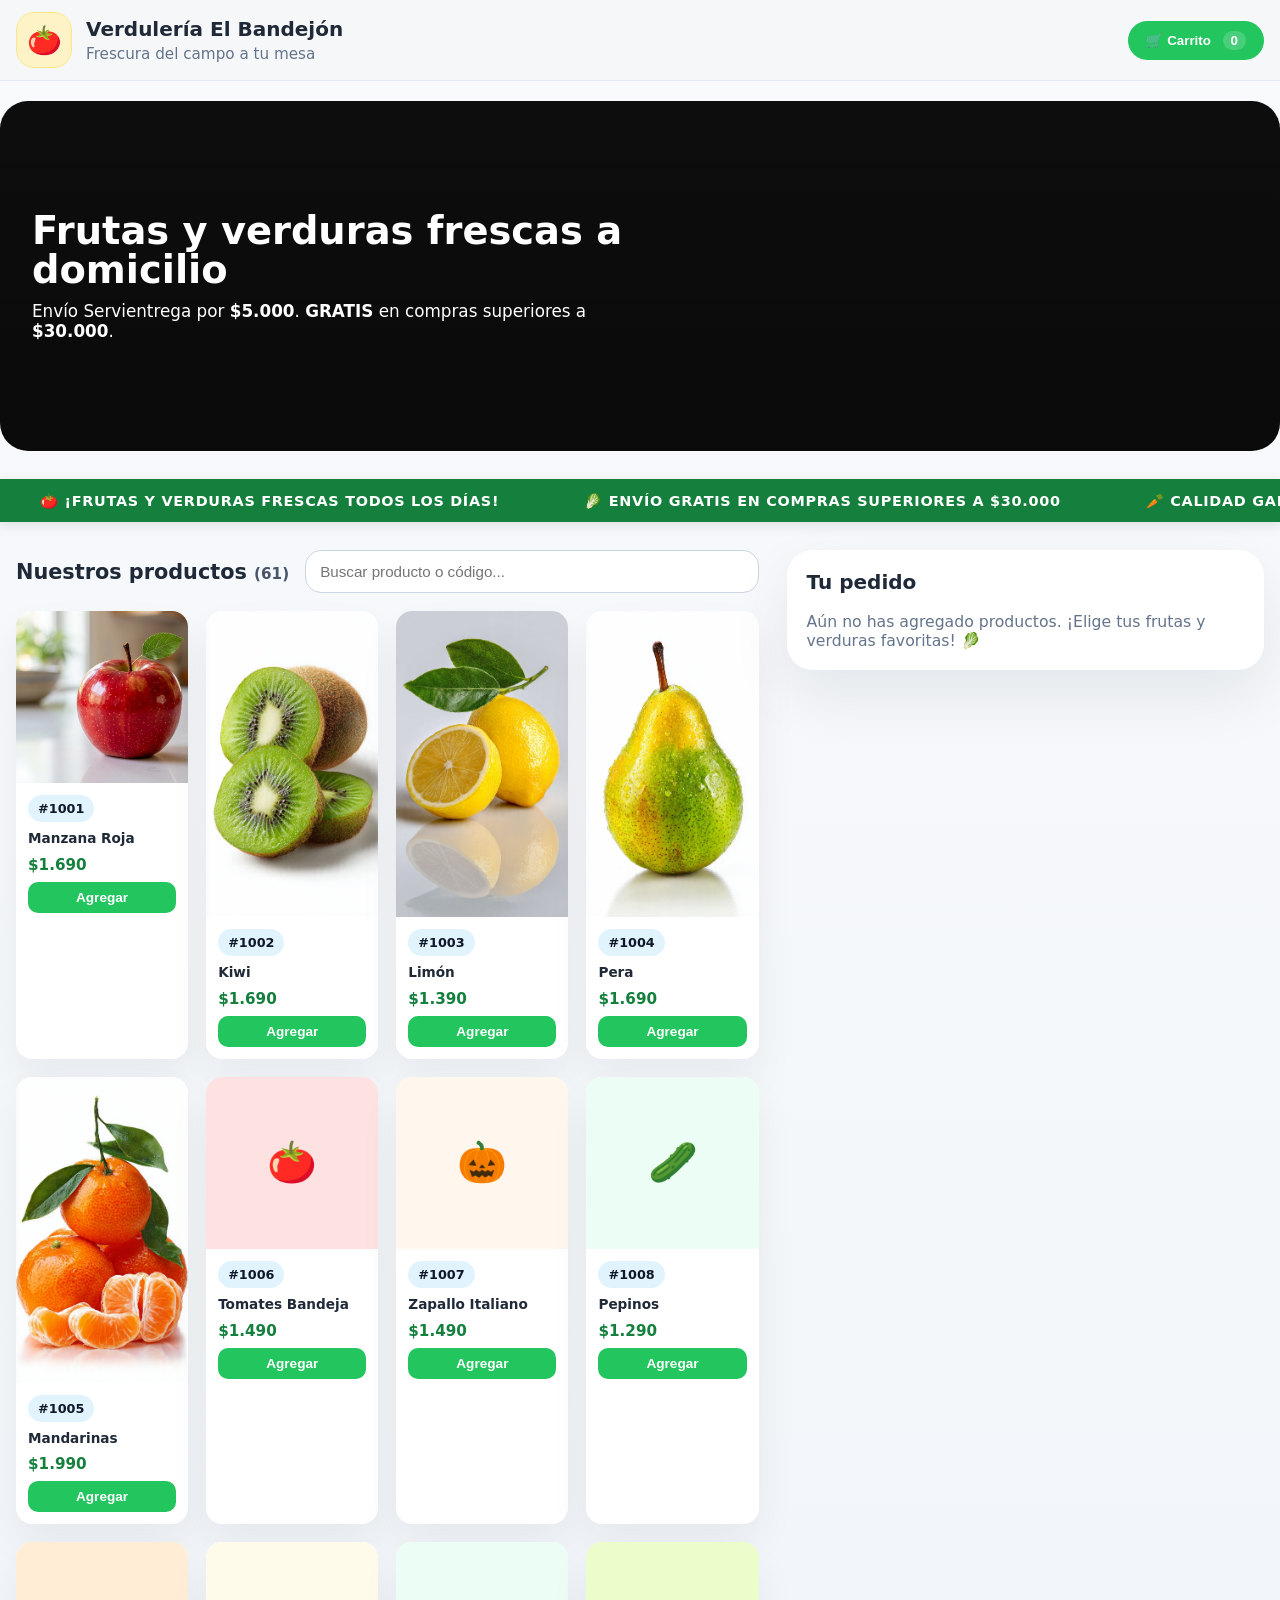
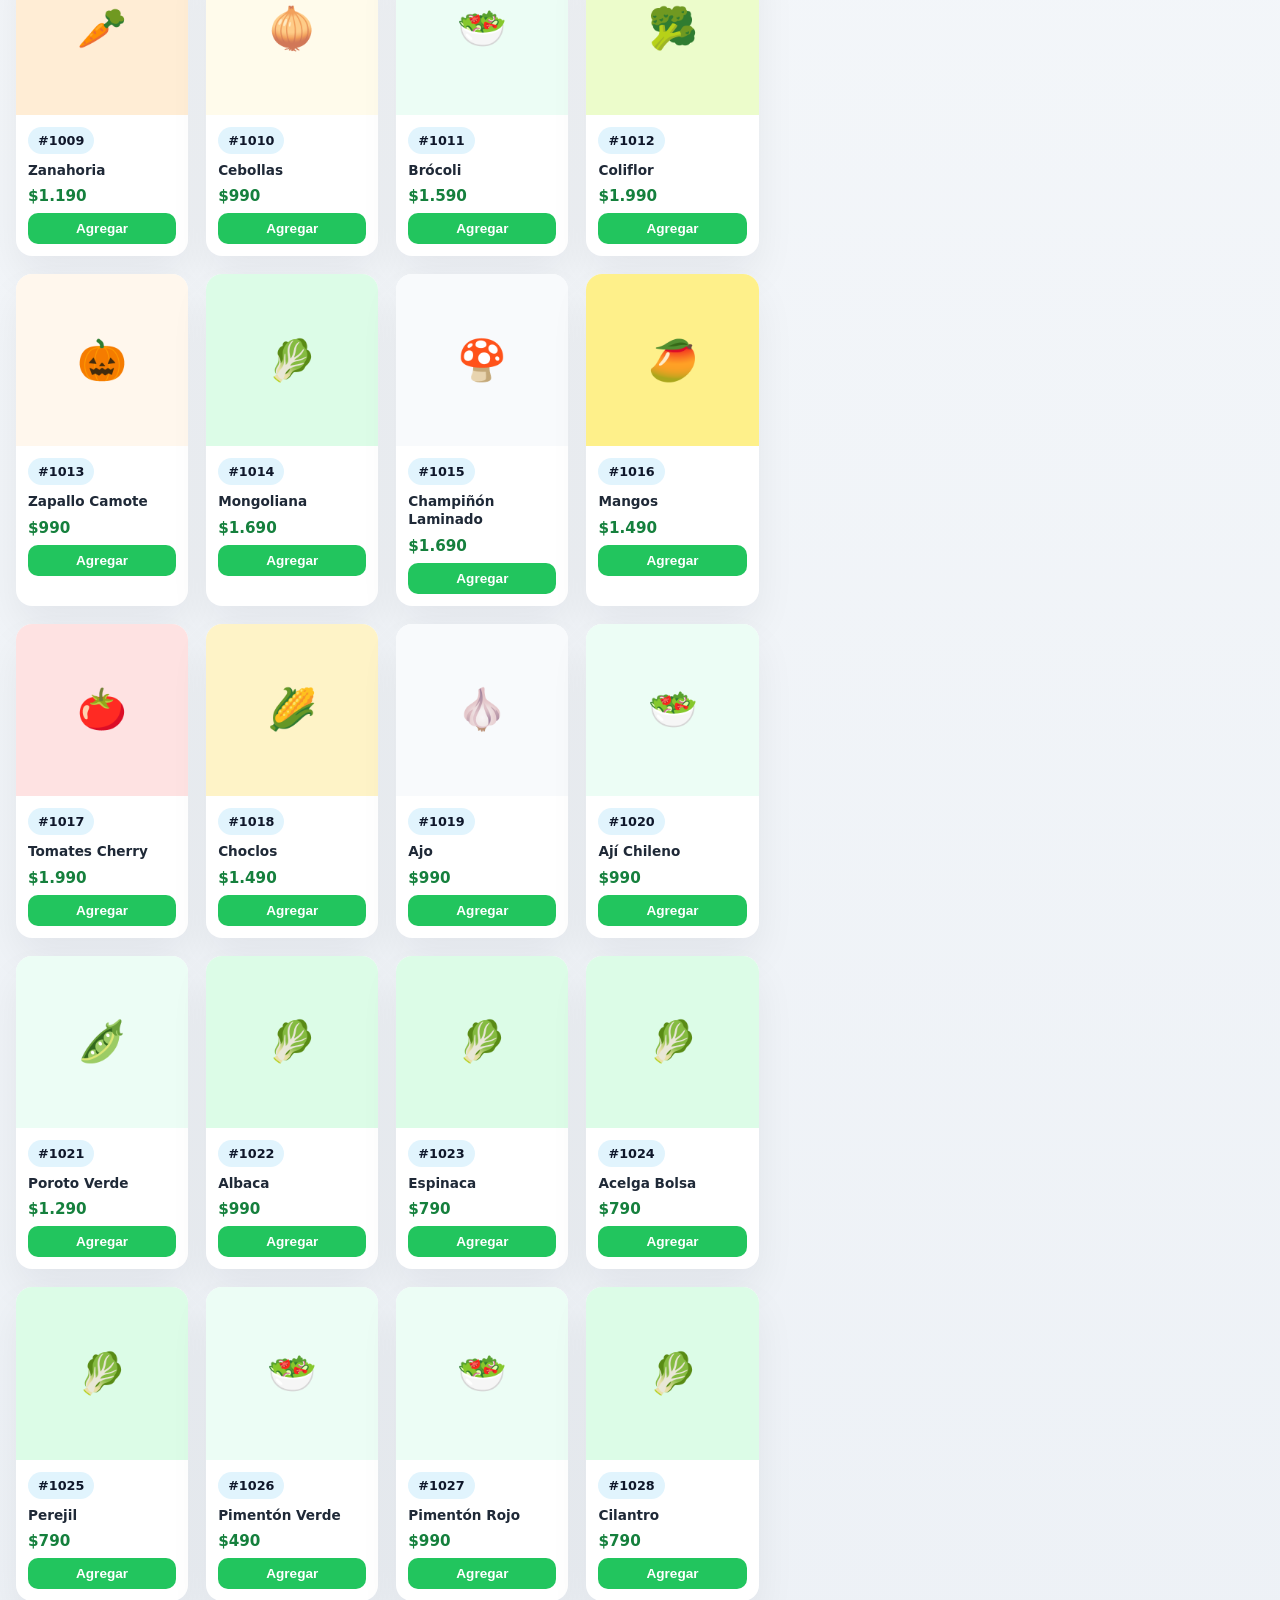
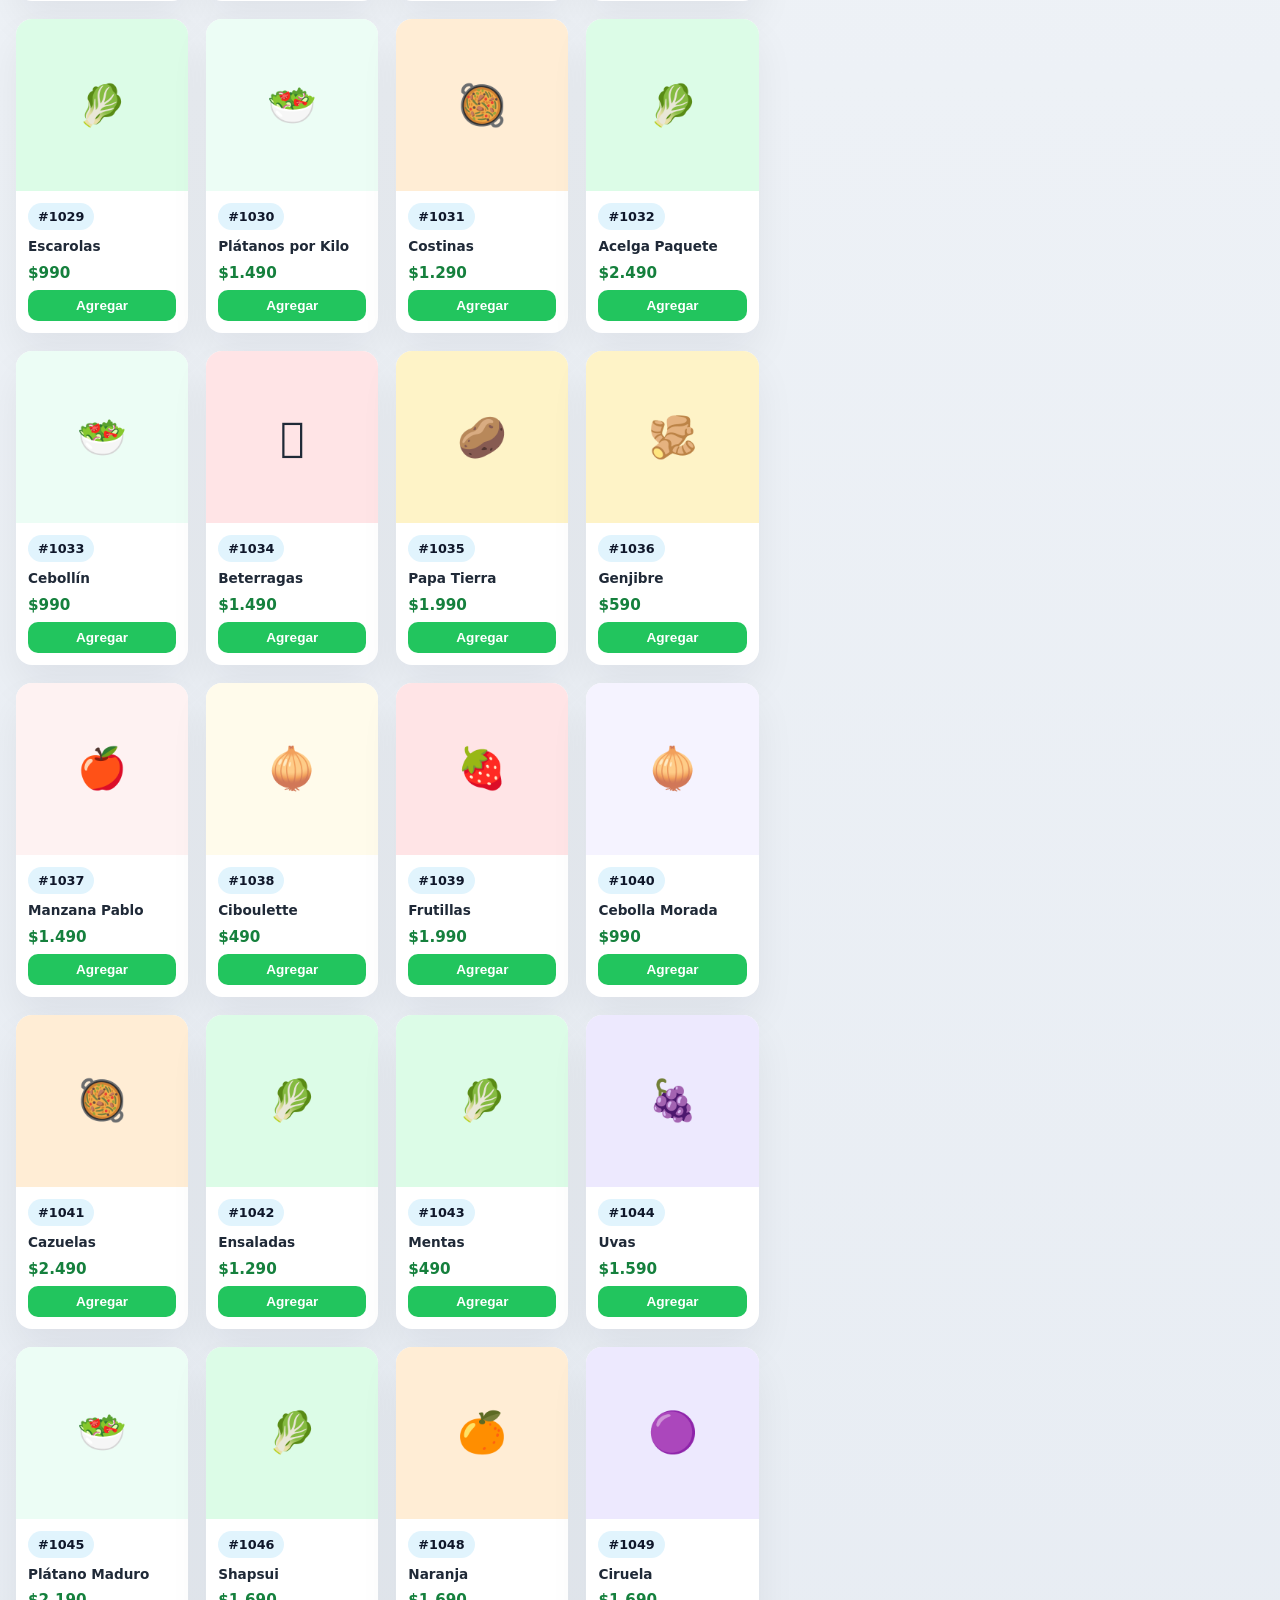
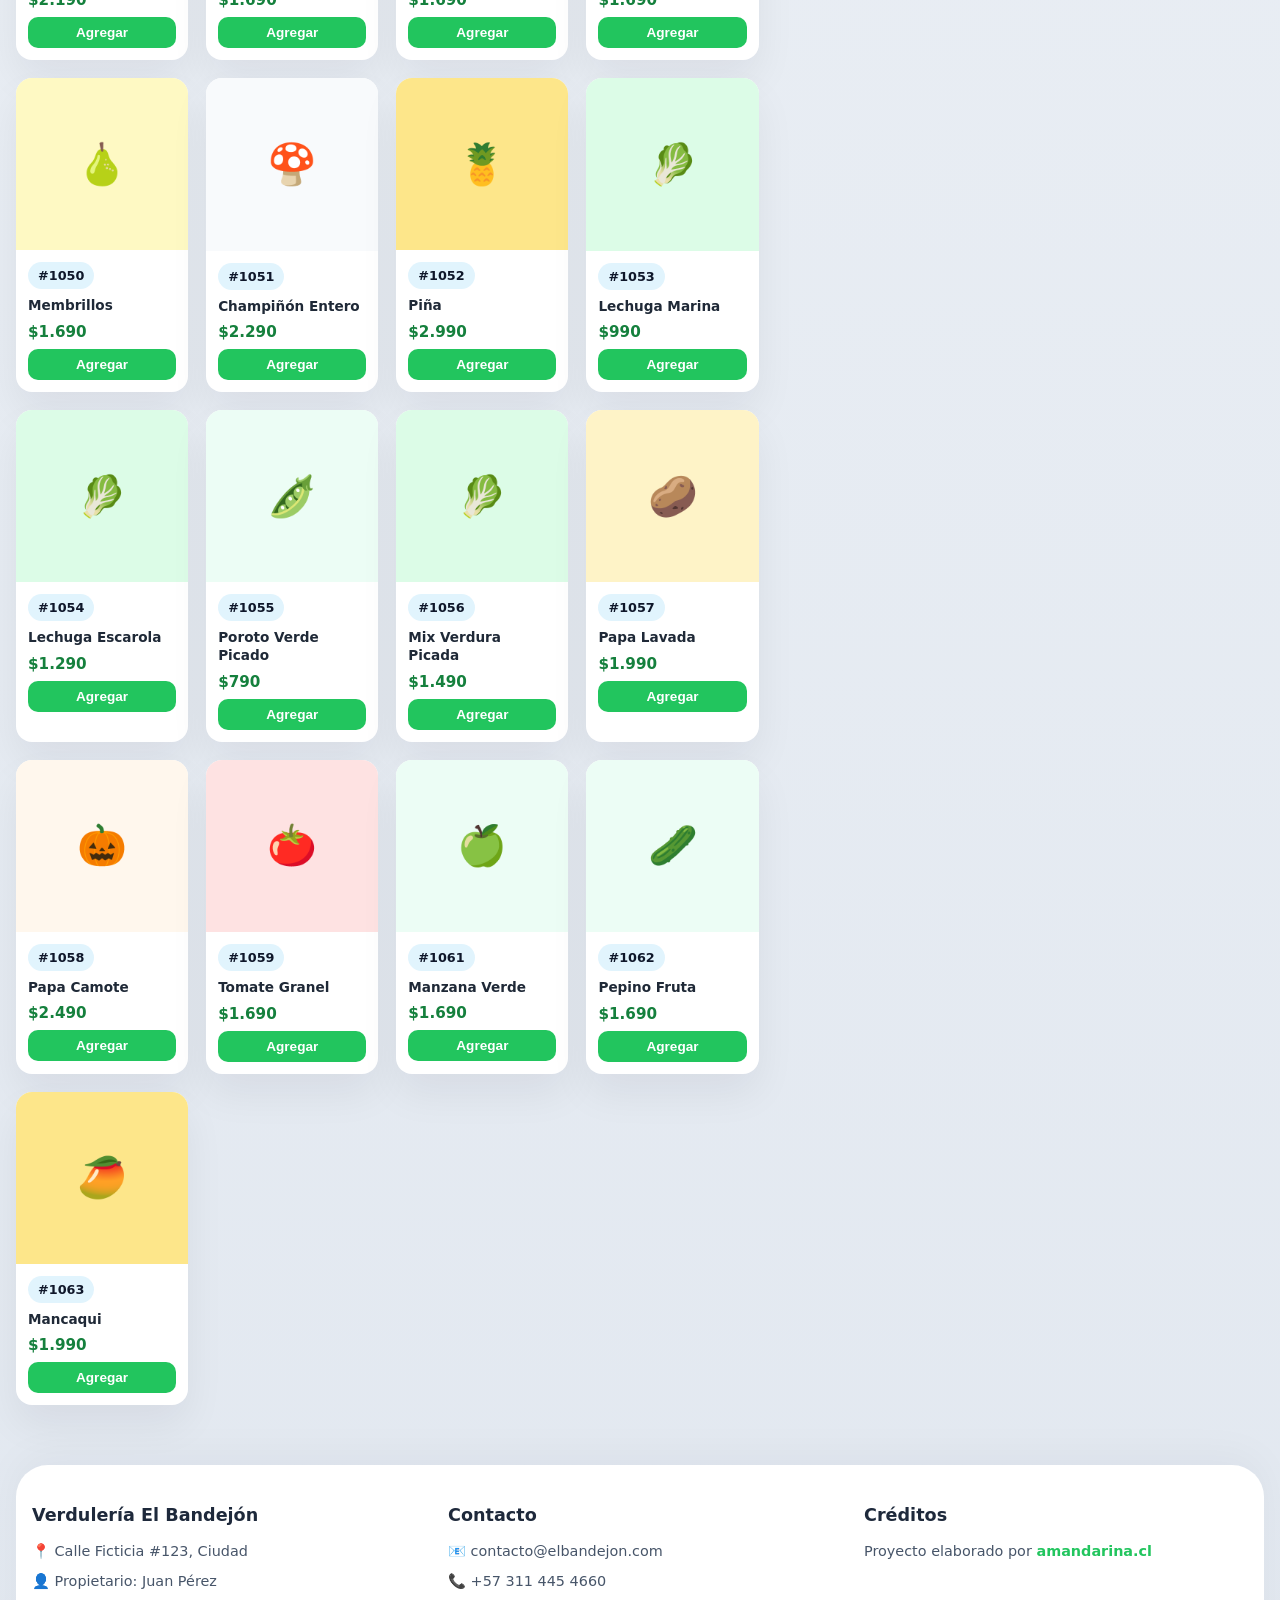
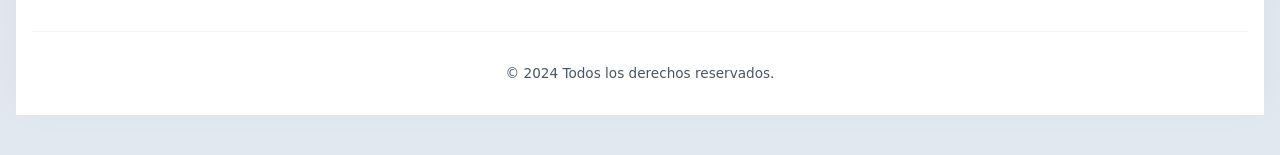
==== commit 6319343b: "t5" ====
--- a/index.html
+++ b/index.html
@@ -4,6 +4,8 @@
     <meta charset="UTF-8" />
     <meta name="viewport" content="width=device-width, initial-scale=1.0" />
     <title>Verdulería El Bandejón</title>
+    <link rel="manifest" href="manifest.json" />
+    <meta name="theme-color" content="#4CAF50" />
     <link rel="stylesheet" href="product-list.css" />
   </head>
   <body>
@@ -105,455 +107,6 @@
     </div>
 
     <div class="toast hidden" id="toast"></div>
-    <script>
-      const WHATSAPP_NUMBER = "573114454660";
-      const SHIPPING_COST = 5000;
-      const FREE_SHIPPING_THRESHOLD = 30000;
-
-      const PRODUCTS = [
-        ["1001", "Manzana Roja", 1690, "manzana.jpeg"],
-        ["1002", "Kiwi", 1690, "kiwi.jpeg"],
-        ["1003", "Limón", 1390, "limon.jpeg"],
-        ["1004", "Pera", 1690, "pera.jpeg"],
-        ["1005", "Mandarinas", 1990, "mandarina.jpeg"],
-        ["1006", "Tomates Bandeja", 1490],
-        ["1007", "Zapallo Italiano", 1490],
-        ["1008", "Pepinos", 1290],
-        ["1009", "Zanahoria", 1190],
-        ["1010", "Cebollas", 990],
-        ["1011", "Brócoli", 1590],
-        ["1012", "Coliflor", 1990],
-        ["1013", "Zapallo Camote", 990],
-        ["1014", "Mongoliana", 1690],
-        ["1015", "Champiñón Laminado", 1690],
-        ["1016", "Mangos", 1490],
-        ["1017", "Tomates Cherry", 1990],
-        ["1018", "Choclos", 1490],
-        ["1019", "Ajo", 990],
-        ["1020", "Ají Chileno", 990],
-        ["1021", "Poroto Verde", 1290],
-        ["1022", "Albaca", 990],
-        ["1023", "Espinaca", 790],
-        ["1024", "Acelga Bolsa", 790],
-        ["1025", "Perejil", 790],
-        ["1026", "Pimentón Verde", 490],
-        ["1027", "Pimentón Rojo", 990],
-        ["1028", "Cilantro", 790],
-        ["1029", "Escarolas", 990],
-        ["1030", "Plátanos por Kilo", 1490],
-        ["1031", "Costinas", 1290],
-        ["1032", "Acelga Paquete", 2490],
-        ["1033", "Cebollín", 990],
-        ["1034", "Beterragas", 1490],
-        ["1035", "Papa Tierra", 1990],
-        ["1036", "Genjibre", 590],
-        ["1037", "Manzana Pablo", 1490],
-        ["1038", "Ciboulette", 490],
-        ["1039", "Frutillas", 1990],
-        ["1040", "Cebolla Morada", 990],
-        ["1041", "Cazuelas", 2490],
-        ["1042", "Ensaladas", 1290],
-        ["1043", "Mentas", 490],
-        ["1044", "Uvas", 1590],
-        ["1045", "Plátano Maduro", 2190],
-        ["1046", "Shapsui", 1690],
-        ["1048", "Naranja", 1690],
-        ["1049", "Ciruela", 1690],
-        ["1050", "Membrillos", 1690],
-        ["1051", "Champiñón Entero", 2290],
-        ["1052", "Piña", 2990],
-        ["1053", "Lechuga Marina", 990],
-        ["1054", "Lechuga Escarola", 1290],
-        ["1055", "Poroto Verde Picado", 790],
-        ["1056", "Mix Verdura Picada", 1490],
-        ["1057", "Papa Lavada", 1990],
-        ["1058", "Papa Camote", 2490],
-        ["1059", "Tomate Granel", 1690],
-        ["1061", "Manzana Verde", 1690],
-        ["1062", "Pepino Fruta", 1690],
-        ["1063", "Mancaqui", 1990],
-      ];
-
-      const PRODUCTS_WITH_META = PRODUCTS.map(
-        ([code, name, price, imageUrl]) => {
-          const { emoji, color } = styleFor(name);
-
-          return {
-            code,
-            name,
-            price,
-            emoji,
-            bgColor: color,
-            image: imageUrl || "",
-          };
-        },
-      );
-
-      const cart = {};
-      let loadingLocation = false;
-      let query = "";
-
-      const productsGrid = document.getElementById("productsGrid");
-      const productCount = document.getElementById("productCount");
-      const cartCounter = document.getElementById("cartCounter");
-      const cartContent = document.getElementById("cartContent");
-      const clearButton = document.getElementById("clearButton");
-      const emptyState = document.getElementById("emptyState");
-      const toast = document.getElementById("toast");
-      const searchInput = document.getElementById("searchInput");
-      const cartButton = document.getElementById("cartButton");
-
-      function formatCLP(n) {
-        return new Intl.NumberFormat("es-CL", {
-          style: "currency",
-          currency: "CLP",
-          maximumFractionDigits: 0,
-        }).format(n);
-      }
-
-      function styleFor(name) {
-        const n = name.toLowerCase();
-        const list = [
-          [/manzana roja|manzana pablo/, "🍎", "#fef2f2"],
-          [/manzana verde/, "🍏", "#ecfdf5"],
-          [/kiwi/, "🥝", "#f0fdf4"],
-          [/lim[oó]n/, "🍋", "#fef9c3"],
-          [/pera/, "🍐", "#fefce8"],
-          [/mandarina|naranja/, "🍊", "#ffedd5"],
-          [/tomate/, "🍅", "#fee2e2"],
-          [/zapallo|camote/, "🎃", "#fff7ed"],
-          [/pepino/, "🥒", "#ecfdf5"],
-          [/zanahoria/, "🥕", "#ffedd5"],
-          [/cebolla morada/, "🧅", "#f5f3ff"],
-          [/cebolla|cebollin|ciboulette/, "🧅", "#fffbeb"],
-          [/brocoli|coliflor/, "🥦", "#ecfccb"],
-          [/champi/, "🍄", "#f8fafc"],
-          [/mango/, "🥭", "#fef08a"],
-          [/choclo/, "🌽", "#fef3c7"],
-          [/ajo/, "🧄", "#f8fafc"],
-          [/aji|pimenton rojo/, "🌶️", "#fee2e2"],
-          [/pimenton verde/, "🫑", "#dcfce7"],
-          [/poroto/, "🫛", "#ecfdf5"],
-          [
-            /albaca|espinaca|acelga|perejil|cilantro|escarola|menta|lechuga|mix verdura|shapsui|mongoliana|ensalada/,
-            "🥬",
-            "#dcfce7",
-          ],
-          [/platano/, "🍌", "#fef9c3"],
-          [/costina|cazuela/, "🥘", "#ffedd5"],
-          [/beterraga/, "🫜", "#ffe4e6"],
-          [/papa/, "🥔", "#fef3c7"],
-          [/genjibre/, "🫚", "#fef3c7"],
-          [/frutilla/, "🍓", "#ffe4e6"],
-          [/uva/, "🍇", "#ede9fe"],
-          [/ciruela/, "🟣", "#ede9fe"],
-          [/membrillo/, "🍐", "#fef9c3"],
-          [/pi[nñ]a/, "🍍", "#fde68a"],
-          [/mancaqui/, "🥭", "#fde68a"],
-        ];
-        for (const [re, emoji, color] of list) {
-          if (re.test(n)) return { emoji, color };
-        }
-        return { emoji: "🥗", color: "#ecfdf5" };
-      }
-
-      function notify(message) {
-        if (!toast) return;
-        toast.textContent = message;
-        toast.classList.add("show");
-        toast.classList.remove("hidden");
-        clearTimeout(window.toastTimeout);
-        window.toastTimeout = setTimeout(() => {
-          toast.classList.remove("show");
-          toast.classList.add("hidden");
-        }, 2400);
-      }
-
-      function buildMessage(locationLine) {
-        const items = Object.entries(cart)
-          .map(([code, qty]) => {
-            const product = PRODUCTS_WITH_META.find(
-              (item) => item.code === code,
-            );
-            return product
-              ? `• [${product.code}] ${product.name} x${qty} — ${formatCLP(product.price * qty)}`
-              : null;
-          })
-          .filter(Boolean)
-          .join("\n");
-
-        const subtotal = Object.entries(cart).reduce((sum, [code, qty]) => {
-          const product = PRODUCTS_WITH_META.find((item) => item.code === code);
-          return product ? sum + product.price * qty : sum;
-        }, 0);
-        const shipping =
-          subtotal === 0
-            ? 0
-            : subtotal >= FREE_SHIPPING_THRESHOLD
-              ? 0
-              : SHIPPING_COST;
-        const total = subtotal + shipping;
-
-        return [
-          "🛒 *Nuevo pedido - Verdulería El Bandejón*",
-          "",
-          "*Productos:*",
-          items,
-          "",
-          `*Subtotal:* ${formatCLP(subtotal)}`,
-          `*Servientrega:* ${shipping === 0 ? "GRATIS 🎉" : formatCLP(shipping)}`,
-          `*Total:* ${formatCLP(total)}`,
-          "",
-          locationLine,
-        ]
-          .filter(Boolean)
-          .join("\n");
-      }
-
-      function sendWhatsApp(message) {
-        const url = `https://wa.me/${WHATSAPP_NUMBER}?text=${encodeURIComponent(message)}`;
-        window.open(url, "_blank");
-      }
-
-      function handleCheckout() {
-        const orderedItems = Object.values(cart).reduce((a, b) => a + b, 0);
-        if (orderedItems === 0) {
-          notify("Tu carrito está vacío");
-          return;
-        }
-        if (!navigator.geolocation) {
-          sendWhatsApp(buildMessage("📍 *Ubicación:* No disponible"));
-          return;
-        }
-        loadingLocation = true;
-        renderCart();
-        notify("Obteniendo tu ubicación GPS...");
-        navigator.geolocation.getCurrentPosition(
-          (pos) => {
-            const { latitude, longitude } = pos.coords;
-            const mapsUrl = `https://www.google.com/maps?q=${latitude},${longitude}`;
-            const locationLine = `📍 *Ubicación del cliente (GPS):*\n${mapsUrl}\nLat: ${latitude.toFixed(6)}, Lng: ${longitude.toFixed(6)}`;
-            sendWhatsApp(buildMessage(locationLine));
-            loadingLocation = false;
-            renderCart();
-          },
-          () => {
-            sendWhatsApp(
-              buildMessage(
-                "📍 *Ubicación:* El cliente no permitió el acceso a GPS",
-              ),
-            );
-            notify(
-              "No pudimos obtener tu ubicación. Enviamos el pedido sin GPS.",
-            );
-            loadingLocation = false;
-            renderCart();
-          },
-          { enableHighAccuracy: true, timeout: 10000, maximumAge: 0 },
-        );
-      }
-
-      function addProduct(code) {
-        cart[code] = (cart[code] || 0) + 1;
-        renderCart();
-        renderProducts();
-      }
-
-      function removeProduct(code) {
-        if (!cart[code]) return;
-        cart[code] = Math.max(0, cart[code] - 1);
-        if (cart[code] === 0) delete cart[code];
-        renderCart();
-        renderProducts();
-      }
-
-      function clearCart() {
-        for (const key of Object.keys(cart)) delete cart[key];
-        renderCart();
-        renderProducts();
-      }
-
-      function filteredProducts() {
-        return PRODUCTS_WITH_META.filter((product) => {
-          const term = query.trim().toLowerCase();
-          return (
-            product.name.toLowerCase().includes(term) ||
-            product.code.includes(term)
-          );
-        });
-      }
-
-      function renderProducts() {
-        const filtered = filteredProducts();
-        const count = filtered.length;
-        productCount.textContent = `(${count})`;
-        productsGrid.innerHTML = "";
-
-        if (count === 0) {
-          emptyState.textContent = `No encontramos productos para "${query}".`;
-          emptyState.classList.remove("hidden");
-        } else {
-          emptyState.classList.add("hidden");
-        }
-
-        filtered.forEach((product) => {
-          const qty = cart[product.code] || 0;
-          const card = document.createElement("article");
-          card.className = "product-card";
-          const hasImage = !!product.image;
-          card.innerHTML = `
-            <div class="product-image-container" style="background-color: ${product.bgColor}">
-              ${
-                hasImage
-                  ? `
-                <img src="${product.image}" alt="${product.name}" class="product-image" 
-                     onerror="console.warn('No se pudo cargar la imagen:', '${product.image}'); this.style.display='none'; this.nextElementSibling.style.display='flex'" />
-                <div class="product-emoji-fallback" style="display:none">${product.emoji}</div>
-              `
-                  : `
-                <div class="product-emoji-fallback" style="display:flex">${product.emoji}</div>
-              `
-              }
-            </div>
-            <div class="product-info">
-              <span class="product-code">#${product.code}</span>
-              <h4 class="product-name">${product.name}</h4>
-              <p class="product-price">${formatCLP(product.price)}</p>
-              <div class="product-actions">
-                ${
-                  qty === 0
-                    ? `<button data-action="add" data-code="${product.code}">Agregar</button>`
-                    : `
-                  <div class="quantity-controls">
-                    <button data-action="remove" data-code="${product.code}">−</button>
-                    <span>${qty}</span>
-                    <button data-action="add" data-code="${product.code}">+</button>
-                  </div>
-                `
-                }
-              </div>
-            </div>
-          `;
-
-          card.querySelectorAll("button").forEach((button) => {
-            button.addEventListener("click", () => {
-              const action = button.dataset.action;
-              const code = button.dataset.code;
-              if (action === "add") addProduct(code);
-              if (action === "remove") removeProduct(code);
-            });
-          });
-
-          productsGrid.appendChild(card);
-        });
-      }
-
-      function renderCart() {
-        const entries = Object.entries(cart);
-        const count = entries.reduce((sum, [, qty]) => sum + qty, 0);
-        cartCounter.textContent = count;
-
-        const subtotal = entries.reduce((sum, [code, qty]) => {
-          const product = PRODUCTS_WITH_META.find((item) => item.code === code);
-          return product ? sum + product.price * qty : sum;
-        }, 0);
-        const shipping =
-          subtotal === 0
-            ? 0
-            : subtotal >= FREE_SHIPPING_THRESHOLD
-              ? 0
-              : SHIPPING_COST;
-        const total = subtotal + shipping;
-
-        if (entries.length === 0) {
-          cartContent.innerHTML =
-            '<p class="empty-cart">Aún no has agregado productos. ¡Elige tus frutas y verduras favoritas! 🥬</p>';
-          clearButton.classList.add("hidden");
-          return;
-        }
-
-        clearButton.classList.remove("hidden");
-
-        const lines = entries
-          .map(([code, qty]) => {
-            const product = PRODUCTS_WITH_META.find(
-              (item) => item.code === code,
-            );
-            if (!product) return "";
-            const hasImage = !!product.image;
-            return `
-              <div class="cart-item">
-                <div class="cart-item-img-container" style="background-color: ${product.bgColor}">
-                  ${
-                    hasImage
-                      ? `
-                    <img src="${product.image}" alt="${product.name}"
-                         onerror="this.style.display='none'; this.nextElementSibling.style.display='flex'" />
-                    <div class="cart-emoji-fallback" style="display:none">${product.emoji}</div>
-                  `
-                      : `
-                    <div class="cart-emoji-fallback" style="display:flex">${product.emoji}</div>
-                  `
-                  }
-                </div>
-                <div class="cart-item-info">
-                  <p class="cart-item-name">${product.name}</p>
-                  <p class="cart-item-meta">#${product.code} · ${qty} × ${formatCLP(product.price)}</p>
-                  <div class="cart-item-controls">
-                    <button data-action="remove" data-code="${product.code}">−</button>
-                    <button data-action="add" data-code="${product.code}">+</button>
-                  </div>
-                </div>
-                <div class="cart-item-total">${formatCLP(product.price * qty)}</div>
-              </div>
-            `;
-          })
-          .join("");
-
-        const summary = `
-          <div class="order-summary">
-            <div class="summary-row"><span>Subtotal</span><strong>${formatCLP(subtotal)}</strong></div>
-            <div class="summary-row"><span>Servientrega</span><strong>${shipping === 0 ? "GRATIS 🎉" : formatCLP(shipping)}</strong></div>
-            ${subtotal < FREE_SHIPPING_THRESHOLD ? `<div class="summary-row"><span>Faltan para envío gratis</span><strong>${formatCLP(FREE_SHIPPING_THRESHOLD - subtotal)}</strong></div>` : ""}
-            <div class="summary-row"><span>Total</span><strong>${formatCLP(total)}</strong></div>
-            <button class="checkout-button" id="checkoutButton" ${loadingLocation ? "disabled" : ""}>${loadingLocation ? "Obteniendo ubicación..." : "Finalizar compra por WhatsApp"}</button>
-            <p class="checkout-note">Compartiremos tu ubicación GPS para coordinar el envío.</p>
-          </div>
-        `;
-
-        cartContent.innerHTML = lines + summary;
-
-        cartContent
-          .querySelectorAll("button[data-action]")
-          .forEach((button) => {
-            const action = button.dataset.action;
-            const code = button.dataset.code;
-            button.addEventListener("click", () => {
-              if (action === "add") addProduct(code);
-              if (action === "remove") removeProduct(code);
-            });
-          });
-
-        const checkoutButton = document.getElementById("checkoutButton");
-        if (checkoutButton) {
-          checkoutButton.addEventListener("click", handleCheckout);
-        }
-      }
-
-      searchInput.addEventListener("input", (event) => {
-        query = event.target.value;
-        renderProducts();
-      });
-
-      clearButton.addEventListener("click", clearCart);
-      cartButton.addEventListener("click", () => {
-        document
-          .getElementById("carrito")
-          .scrollIntoView({ behavior: "smooth" });
-      });
-
-      renderProducts();
-      renderCart();
-    </script>
+    <script src="product-list.js"></script>
   </body>
 </html>
--- a/product-list.css
+++ b/product-list.css
@@ -96,9 +96,13 @@
   border-radius: 28px;
   position: relative;
   overflow: hidden;
-  min-height: 350px;
-  display: flex;
-  align-items: center;
+  min-height: 180px;
+  display: flex;
+  align-items: center;
+}
+
+@media (min-width: 768px) {
+  .hero { min-height: 350px; }
 }
 
 /* Estilos para la cinta publicitaria */
@@ -206,13 +210,13 @@
 
 .products-grid {
   display: grid;
-  grid-template-columns: 1fr;
-  gap: 18px;
+  grid-template-columns: repeat(2, minmax(0, 1fr));
+  gap: 10px;
 }
 
 @media (min-width: 480px) {
   .products-grid {
-    grid-template-columns: repeat(2, minmax(0, 1fr));
+    gap: 18px;
   }
 }
 
@@ -229,7 +233,7 @@
 }
 
 .product-card {
-  border-radius: 24px;
+  border-radius: 16px;
   overflow: hidden;
   background: white;
   box-shadow: 0 20px 40px rgba(15, 23, 42, 0.06);
@@ -243,7 +247,7 @@
   display: flex;
   align-items: center;
   justify-content: center;
-  font-size: 4rem;
+  font-size: 2.5rem;
 }
 
 .product-image {
@@ -253,9 +257,9 @@
 }
 
 .product-info {
-  padding: 18px;
-  display: grid;
-  gap: 12px;
+  padding: 12px;
+  display: grid;
+  gap: 8px;
 }
 
 .product-code {
@@ -273,14 +277,14 @@
 
 .product-name {
   margin: 0;
-  font-size: 1rem;
+  font-size: 0.85rem;
   line-height: 1.3;
   font-weight: 700;
 }
 
 .product-price {
   margin: 0;
-  font-size: 1.05rem;
+  font-size: 0.95rem;
   font-weight: 800;
   color: #15803d;
 }
@@ -294,8 +298,9 @@
 .quantity-controls button {
   border: 0;
   cursor: pointer;
-  border-radius: 14px;
-  padding: 10px 14px;
+  border-radius: 10px;
+  padding: 8px 10px;
+  font-size: 0.85rem;
   font-weight: 700;
 }
 
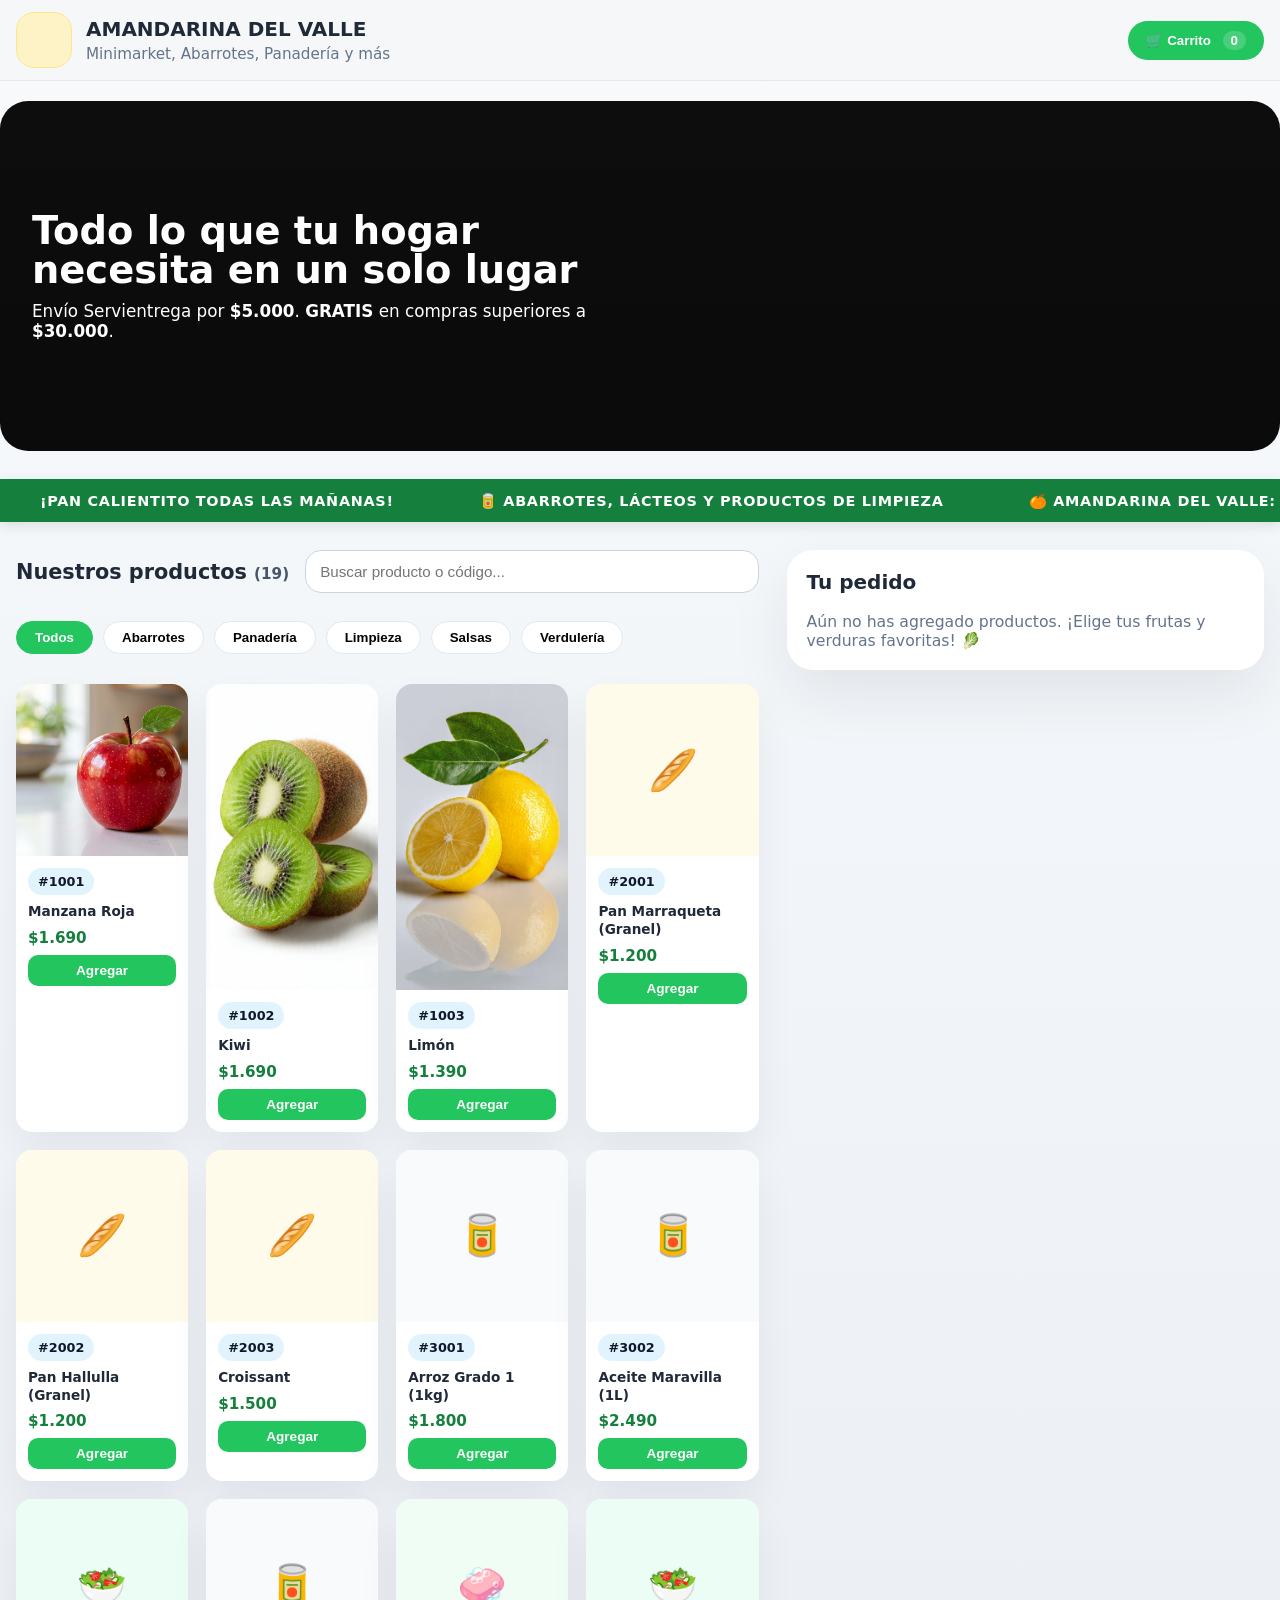
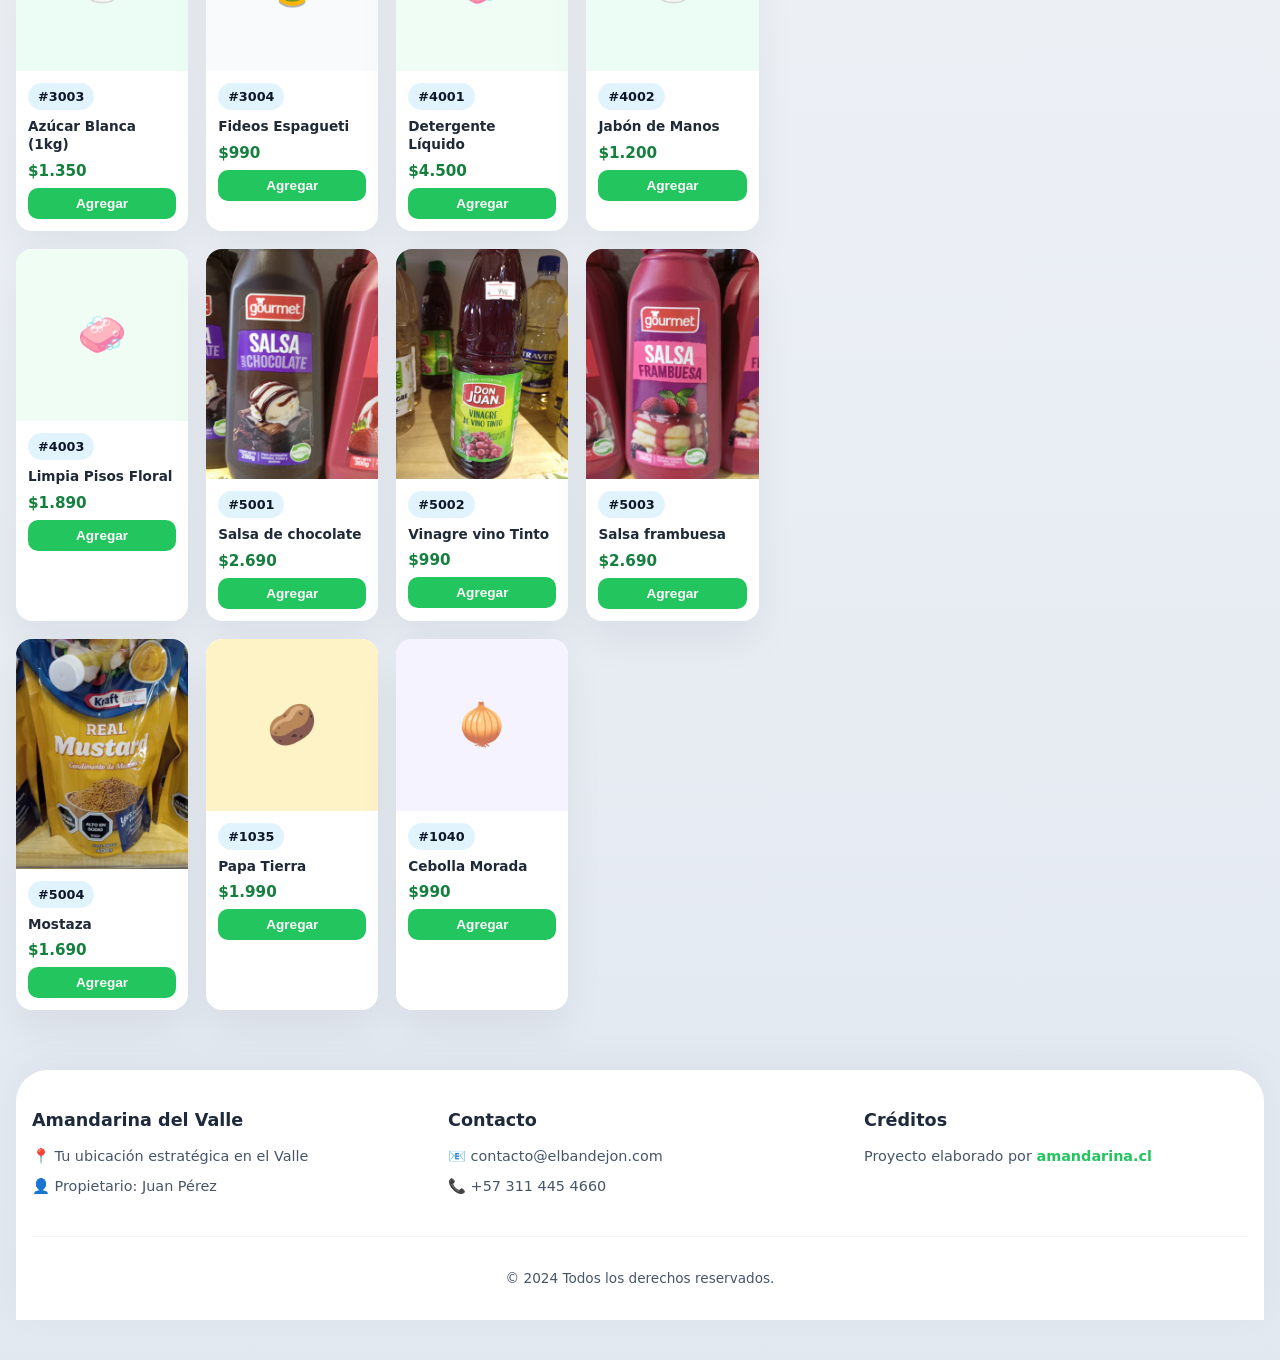
==== commit b6d108c6: "t6" ====
--- a/index.html
+++ b/index.html
@@ -3,7 +3,7 @@
   <head>
     <meta charset="UTF-8" />
     <meta name="viewport" content="width=device-width, initial-scale=1.0" />
-    <title>Verdulería El Bandejón</title>
+    <title>Amandarina del Valle - Minimarket & Panadería</title>
     <link rel="manifest" href="manifest.json" />
     <meta name="theme-color" content="#4CAF50" />
     <link rel="stylesheet" href="product-list.css" />
@@ -12,10 +12,10 @@
     <div class="page">
       <header class="site-header">
         <div class="brand">
-          <div class="logo">🍅</div>
+          <div class="logo"></div>
           <div>
-            <h1>Verdulería El Bandejón</h1>
-            <p>Frescura del campo a tu mesa</p>
+            <h1>AMANDARINA DEL VALLE</h1>
+            <p>Minimarket, Abarrotes, Panadería y más</p>
           </div>
         </div>
         <button class="cart-button" id="cartButton">
@@ -25,7 +25,7 @@
 
       <section class="hero">
         <div class="hero-copy">
-          <h2>Frutas y verduras frescas a domicilio</h2>
+          <h2>Todo lo que tu hogar necesita en un solo lugar</h2>
           <p>
             Envío Servientrega por <strong>$5.000</strong>.
             <strong>GRATIS</strong> en compras superiores a
@@ -36,10 +36,10 @@
 
       <div class="promo-ticker">
         <div class="ticker-content">
-          <span>🍅 ¡Frutas y verduras frescas todos los días!</span>
-          <span>🥬 Envío GRATIS en compras superiores a $30.000</span>
-          <span>🥕 Calidad garantizada desde el campo a tu mesa</span>
-          <span>🌽 Descuentos especiales los fines de semana</span>
+          <span> ¡Pan calientito todas las mañanas!</span>
+          <span>🥫 Abarrotes, lácteos y productos de limpieza</span>
+          <span>🍊 Amandarina del Valle: Calidad y frescura</span>
+          <span>🚚 Envío GRATIS en compras superiores a $30.000</span>
         </div>
       </div>
 
@@ -57,6 +57,8 @@
               />
             </div>
           </div>
+
+          <div class="categories-container" id="categoryBar"></div>
 
           <div class="products-grid" id="productsGrid"></div>
           <p class="empty-state hidden" id="emptyState"></p>
@@ -83,8 +85,8 @@
       <footer class="site-footer">
         <div class="footer-grid">
           <div class="footer-section">
-            <h4>Verdulería El Bandejón</h4>
-            <p>📍 Calle Ficticia #123, Ciudad</p>
+            <h4>Amandarina del Valle</h4>
+            <p>📍 Tu ubicación estratégica en el Valle</p>
             <p>👤 Propietario: Juan Pérez</p>
           </div>
           <div class="footer-section">
--- a/product-list.css
+++ b/product-list.css
@@ -135,6 +135,36 @@
 @keyframes ticker-animation {
   0% { transform: translateX(100%); }
   100% { transform: translateX(-100%); }
+}
+
+.categories-container {
+  display: flex;
+  gap: 10px;
+  overflow-x: auto;
+  padding: 10px 0 20px;
+  margin-bottom: 10px;
+  scrollbar-width: none; /* Firefox */
+}
+
+.categories-container::-webkit-scrollbar {
+  display: none; /* Chrome/Safari */
+}
+
+.category-btn {
+  background: white;
+  border: 1px solid #e2e8f0;
+  padding: 8px 18px;
+  border-radius: 999px;
+  white-space: nowrap;
+  cursor: pointer;
+  font-weight: 600;
+  transition: all 0.2s;
+}
+
+.category-btn.active {
+  background: #22c55e;
+  color: white;
+  border-color: #22c55e;
 }
 
 .hero-copy {
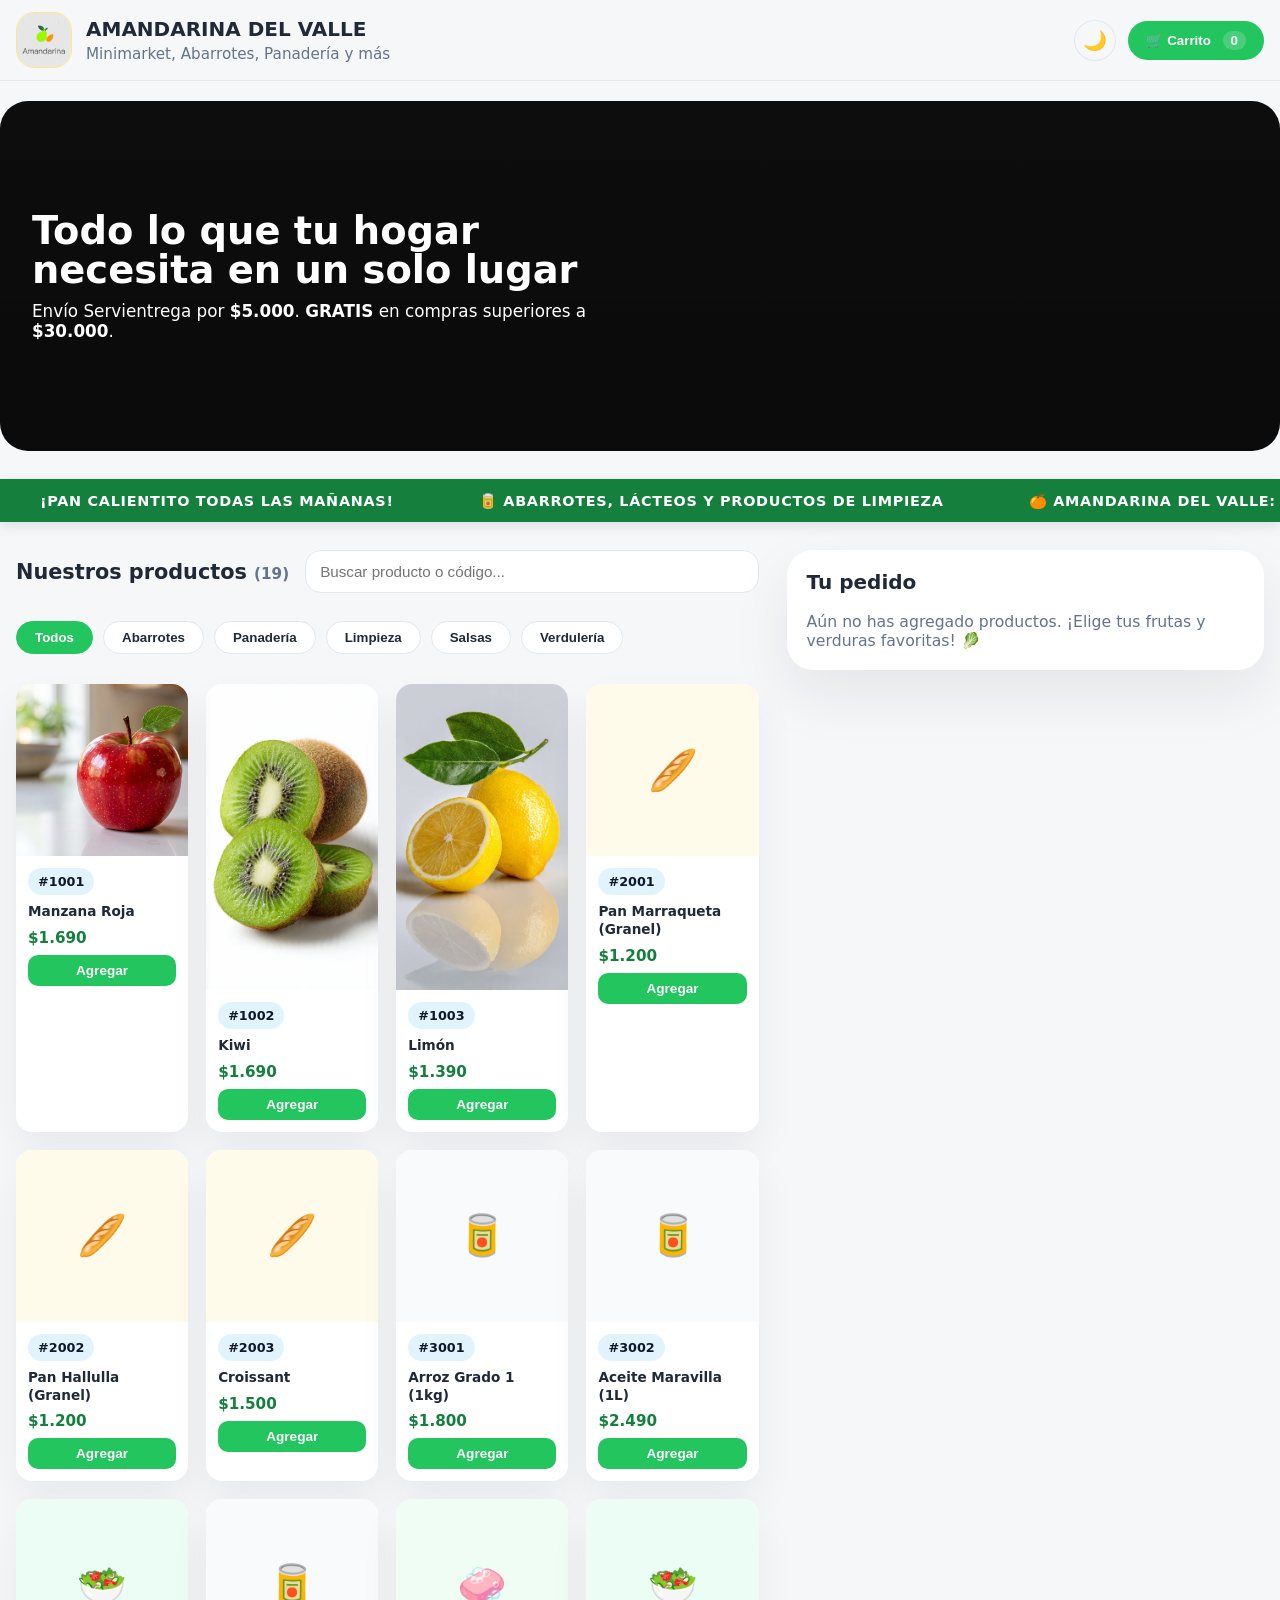
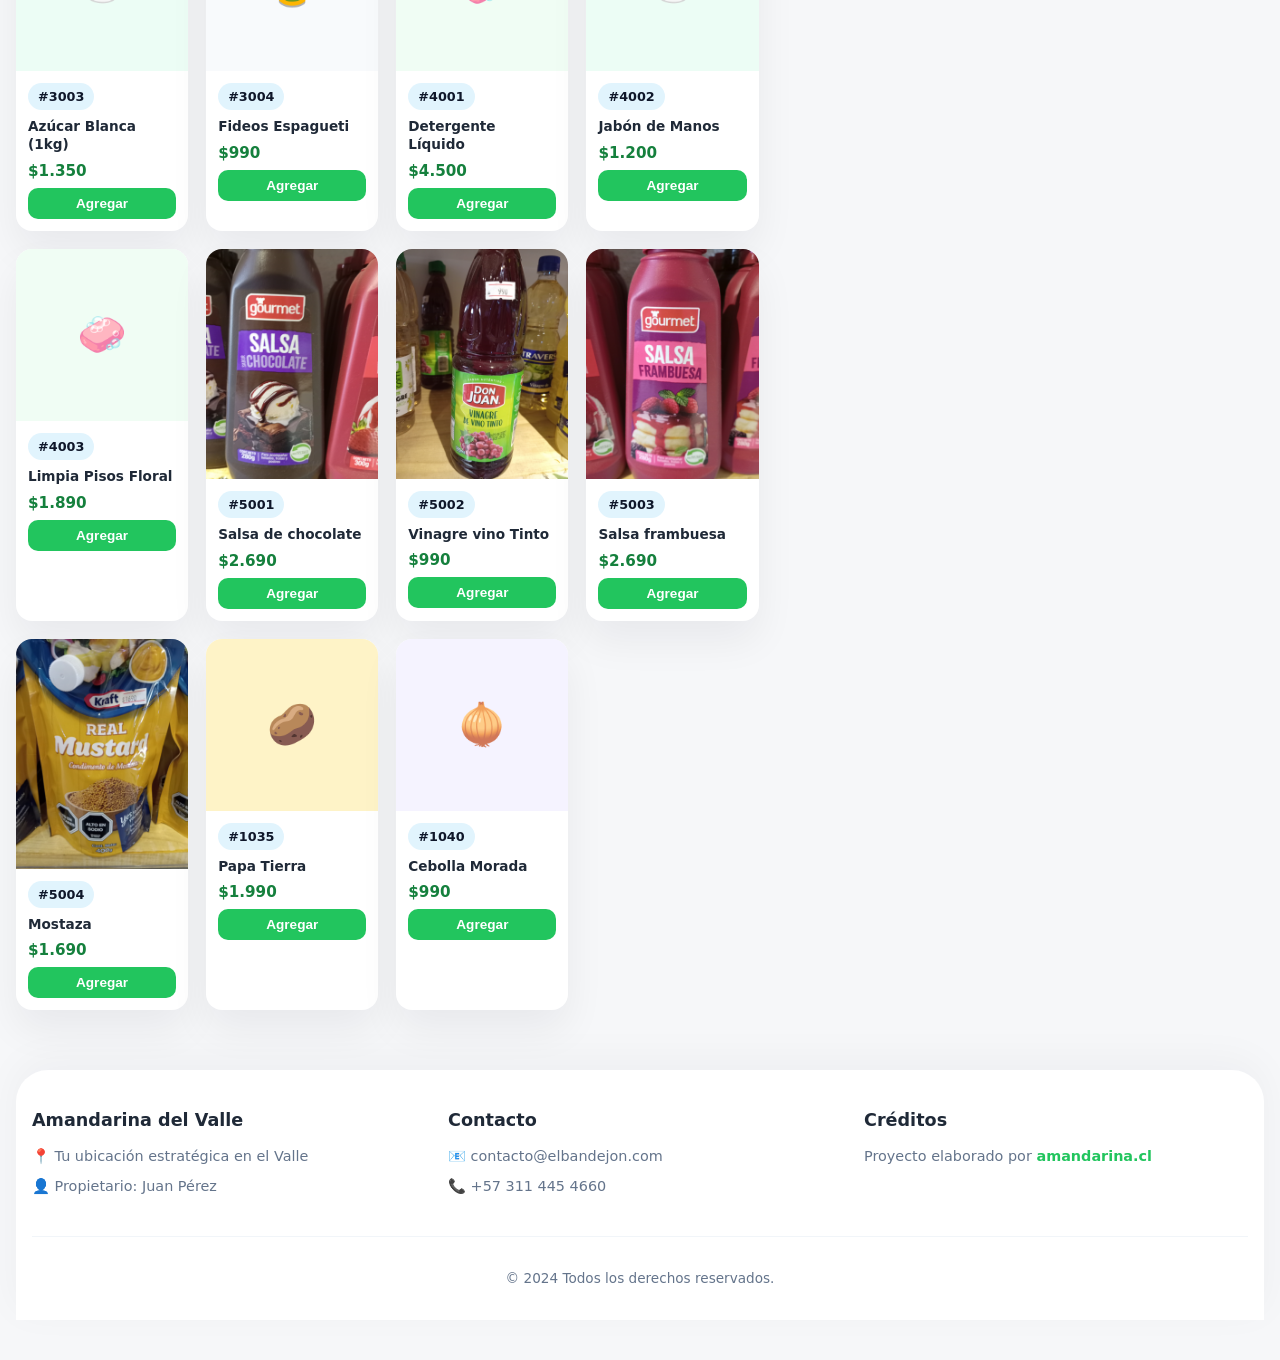
==== commit 28ec6413: "p" ====
--- a/index.html
+++ b/index.html
@@ -12,15 +12,20 @@
     <div class="page">
       <header class="site-header">
         <div class="brand">
-          <div class="logo"></div>
+          <div class="logo">
+            <img src="logo.jpeg" alt="Mandarina.cl Logo" style="width: 100%; height: 100%; object-fit: cover; border-radius: 18px;">
+          </div>
           <div>
             <h1>AMANDARINA DEL VALLE</h1>
             <p>Minimarket, Abarrotes, Panadería y más</p>
           </div>
         </div>
-        <button class="cart-button" id="cartButton">
-          🛒 Carrito <span id="cartCounter">0</span>
-        </button>
+        <div class="header-actions">
+          <button id="themeToggle" class="theme-toggle" title="Cambiar modo">🌙</button>
+          <button class="cart-button" id="cartButton">
+            🛒 Carrito <span id="cartCounter">0</span>
+          </button>
+        </div>
       </header>
 
       <section class="hero">
--- a/product-list.css
+++ b/product-list.css
@@ -1,8 +1,26 @@
 :root {
   color-scheme: light;
   font-family: Inter, system-ui, -apple-system, BlinkMacSystemFont, "Segoe UI", sans-serif;
-  background: #f6f7f9;
-  color: #1f2937;
+  --bg-color: #f6f7f9;
+  --text-color: #1f2937;
+  --header-bg: rgba(246, 247, 249, 0.95);
+  --card-bg: #ffffff;
+  --primary-green: #22c55e;
+  --border-color: #e2e8f0;
+  --secondary-text: #64748b;
+  --hero-gradient: rgba(0, 0, 0, 0.5), rgba(0, 0, 0, 0.6);
+}
+
+[data-theme='dark'] {
+  color-scheme: dark;
+  --bg-color: #064e3b; /* Verde oscuro profundo */
+  --text-color: #f1f5f9;
+  --header-bg: rgba(6, 78, 59, 0.95);
+  --card-bg: #065f46;
+  --primary-green: #10b981;
+  --border-color: #064e3b;
+  --secondary-text: #d1d5db;
+  --hero-gradient: rgba(0, 0, 0, 0.7), rgba(0, 0, 0, 0.8);
 }
 
 * {
@@ -12,7 +30,8 @@
 body {
   margin: 0;
   min-height: 100vh;
-  background: linear-gradient(180deg, #f8fafc 0%, #e2e8f0 100%);
+  background: var(--bg-color);
+  color: var(--text-color);
 }
 
 .page {
@@ -30,10 +49,10 @@
   position: sticky;
   top: 0;
   z-index: 1000;
-  background: rgba(246, 247, 249, 0.95);
+  background: var(--header-bg);
   backdrop-filter: blur(8px);
   margin: 0 -16px 20px;
-  border-bottom: 1px solid #e2e8f0;
+  border-bottom: 1px solid var(--border-color);
 }
 
 .brand {
@@ -60,13 +79,31 @@
 
 .brand p {
   margin: 4px 0 0;
-  color: #64748b;
+  color: var(--secondary-text);
   font-size: 0.95rem;
+}
+
+.header-actions {
+  display: flex;
+  align-items: center;
+  gap: 12px;
+}
+
+.theme-toggle {
+  background: none;
+  border: 1px solid var(--border-color);
+  font-size: 1.2rem;
+  cursor: pointer;
+  padding: 8px;
+  border-radius: 50%;
+  display: grid;
+  place-items: center;
+  transition: background 0.2s;
 }
 
 .cart-button {
   border: 0;
-  background: #22c55e;
+  background: var(--primary-green);
   color: white;
   padding: 12px 18px;
   border-radius: 999px;
@@ -91,7 +128,7 @@
   margin: 0 -16px 28px;
   padding: 48px 32px;
   /* Se usa cover para que la imagen llene el banner y un overlay oscuro para que el texto resalte */
-  background: linear-gradient(rgba(0, 0, 0, 0.5), rgba(0, 0, 0, 0.6)), url('https://images.unsplash.com/photo-1542838132-92c53300491e?q=80&w=2000&auto=format&fit=crop') center/cover no-repeat;
+  background: linear-gradient(var(--hero-gradient)), url('https://images.unsplash.com/photo-1542838132-92c53300491e?q=80&w=2000&auto=format&fit=crop') center/cover no-repeat;
   background-color: #1a1a1a; /* Fondo oscuro por si la imagen no cubre todo el ancho */
   border-radius: 28px;
   position: relative;
@@ -151,20 +188,21 @@
 }
 
 .category-btn {
-  background: white;
-  border: 1px solid #e2e8f0;
+  background: var(--card-bg);
+  border: 1px solid var(--border-color);
   padding: 8px 18px;
   border-radius: 999px;
   white-space: nowrap;
   cursor: pointer;
   font-weight: 600;
   transition: all 0.2s;
+  color: var(--text-color);
 }
 
 .category-btn.active {
-  background: #22c55e;
+  background: var(--primary-green);
   color: white;
-  border-color: #22c55e;
+  border-color: var(--primary-green);
 }
 
 .hero-copy {
@@ -215,7 +253,7 @@
 }
 
 .products-header span {
-  color: #475569;
+  color: var(--secondary-text);
   font-size: 0.95rem;
 }
 
@@ -226,15 +264,17 @@
 
 .search-wrapper input {
   width: 100%;
-  border: 1px solid #cbd5e1;
+  border: 1px solid var(--border-color);
   border-radius: 16px;
   padding: 12px 14px;
   font-size: 0.95rem;
   outline: none;
+  background: var(--card-bg);
+  color: var(--text-color);
 }
 
 .search-wrapper input:focus {
-  border-color: #22c55e;
+  border-color: var(--primary-green);
   box-shadow: 0 0 0 4px rgba(34, 197, 94, 0.12);
 }
 
@@ -265,7 +305,7 @@
 .product-card {
   border-radius: 16px;
   overflow: hidden;
-  background: white;
+  background: var(--card-bg);
   box-shadow: 0 20px 40px rgba(15, 23, 42, 0.06);
   display: flex;
   flex-direction: column;
@@ -335,7 +375,7 @@
 }
 
 .product-actions button {
-  background: #22c55e;
+  background: var(--primary-green);
   color: white;
 }
 
@@ -375,7 +415,7 @@
 
 .cart-card {
   border-radius: 26px;
-  background: white;
+  background: var(--card-bg);
   padding: 20px;
   box-shadow: 0 25px 60px rgba(15, 23, 42, 0.08);
 }
@@ -413,7 +453,7 @@
 
 .empty-cart {
   margin: 0;
-  color: #64748b;
+  color: var(--secondary-text);
   font-size: 0.98rem;
 }
 
@@ -455,7 +495,7 @@
 .cart-item-meta {
   margin: 0;
   font-size: 0.86rem;
-  color: #64748b;
+  color: var(--secondary-text);
 }
 
 .cart-item-controls {
@@ -468,21 +508,21 @@
   width: 34px;
   height: 34px;
   border-radius: 12px;
-  border: 1px solid #cbd5e1;
-  background: white;
-  color: #334155;
+  border: 1px solid var(--border-color);
+  background: var(--bg-color);
+  color: var(--text-color);
   font-size: 1rem;
 }
 
 .cart-item-total {
-  font-weight: 700;
-  color: #0f172a;
+  font-weight: 800;
+  color: var(--text-color);
   justify-self: end;
 }
 
 .order-summary {
   margin-top: 20px;
-  border-top: 1px solid #e2e8f0;
+  border-top: 1px solid var(--border-color);
   padding-top: 18px;
   display: grid;
   gap: 10px;
@@ -496,7 +536,7 @@
 }
 
 .summary-row strong {
-  color: #0f172a;
+  color: var(--text-color);
 }
 
 .checkout-button {
@@ -519,7 +559,7 @@
 .checkout-note {
   margin: 0;
   margin-top: 10px;
-  color: #475569;
+  color: var(--secondary-text);
   font-size: 0.88rem;
   text-align: center;
 }
@@ -527,10 +567,10 @@
 .site-footer {
   margin-top: 60px;
   padding: 40px 16px 20px;
-  background: white;
+  background: var(--card-bg);
   border-radius: 32px 32px 0 0;
   box-shadow: 0 -10px 40px rgba(15, 23, 42, 0.04);
-  color: #475569;
+  color: var(--secondary-text);
 }
 
 .footer-grid {
@@ -544,7 +584,7 @@
 
 .footer-section h4 {
   margin: 0 0 16px;
-  color: #1e293b;
+  color: var(--text-color);
   font-size: 1.1rem;
 }
 
@@ -555,7 +595,7 @@
 }
 
 .footer-section a {
-  color: #22c55e;
+  color: var(--primary-green);
   text-decoration: none;
   font-weight: 700;
 }
